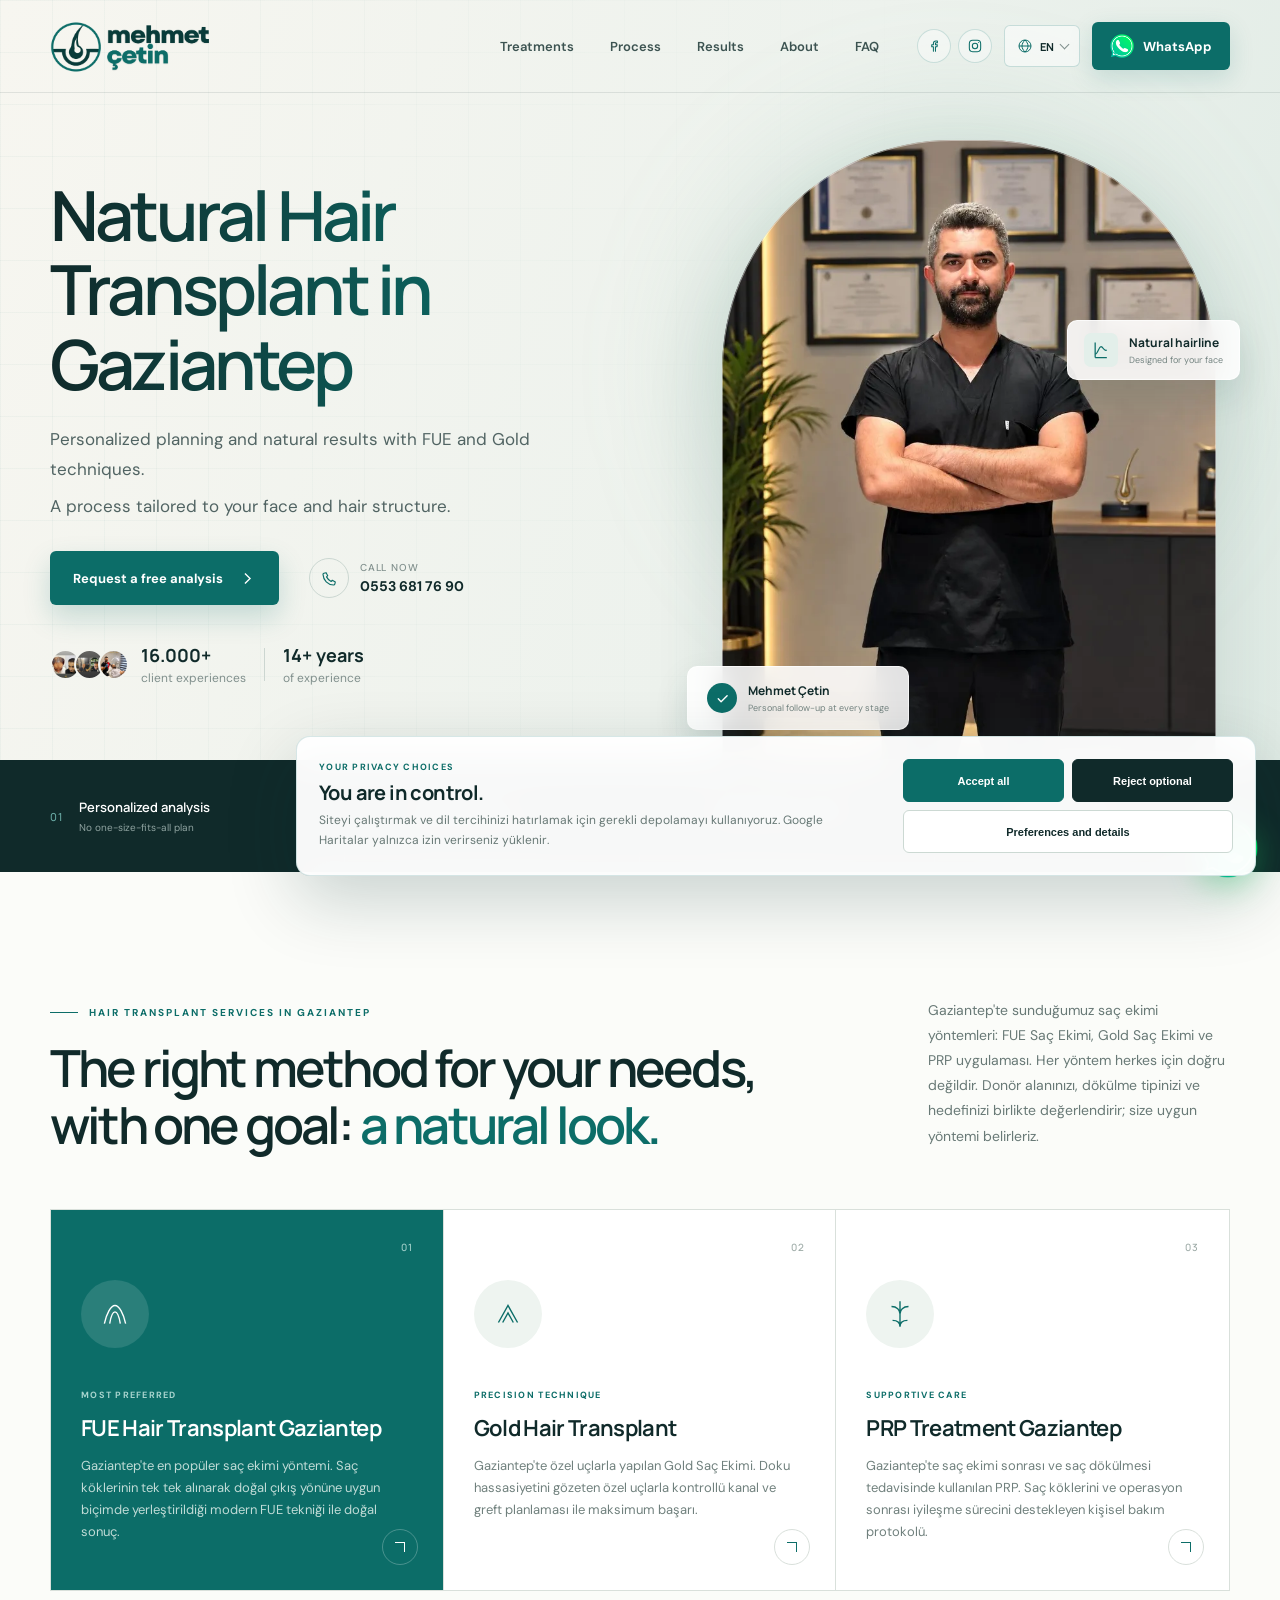
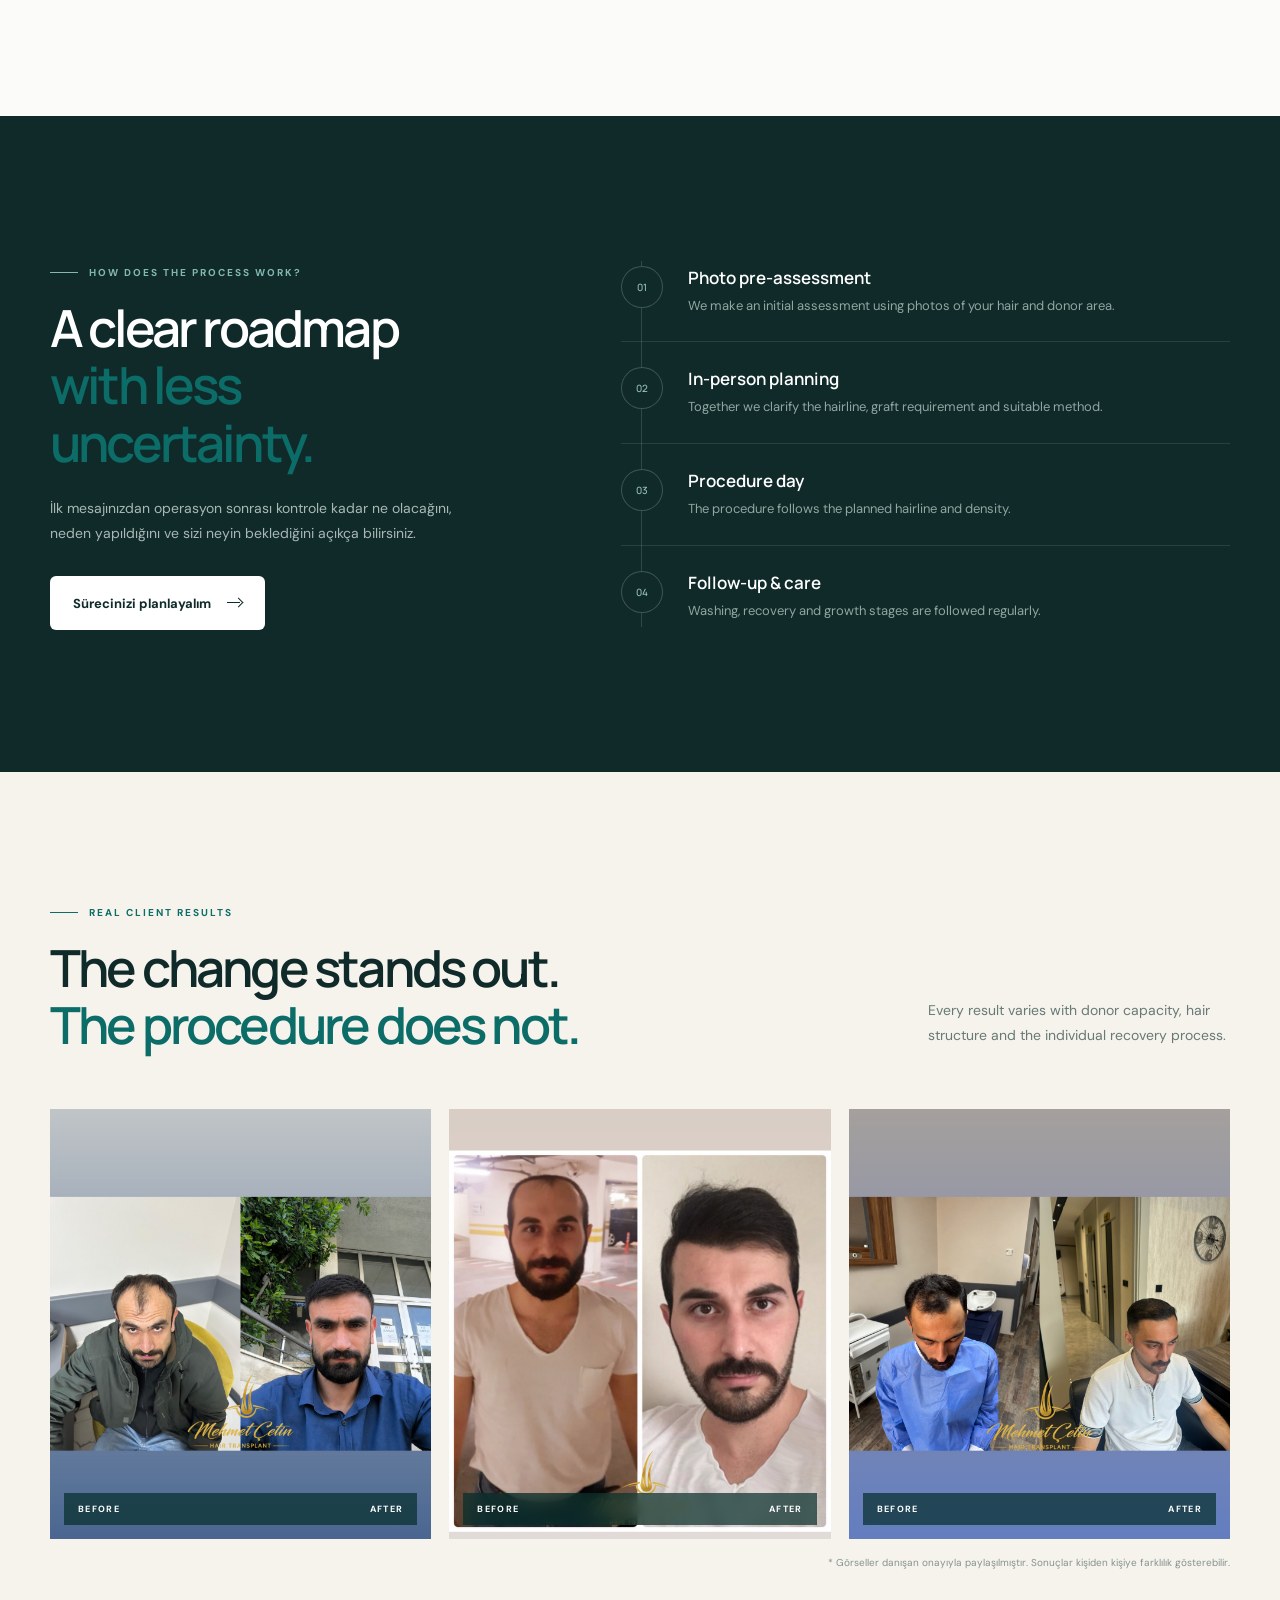
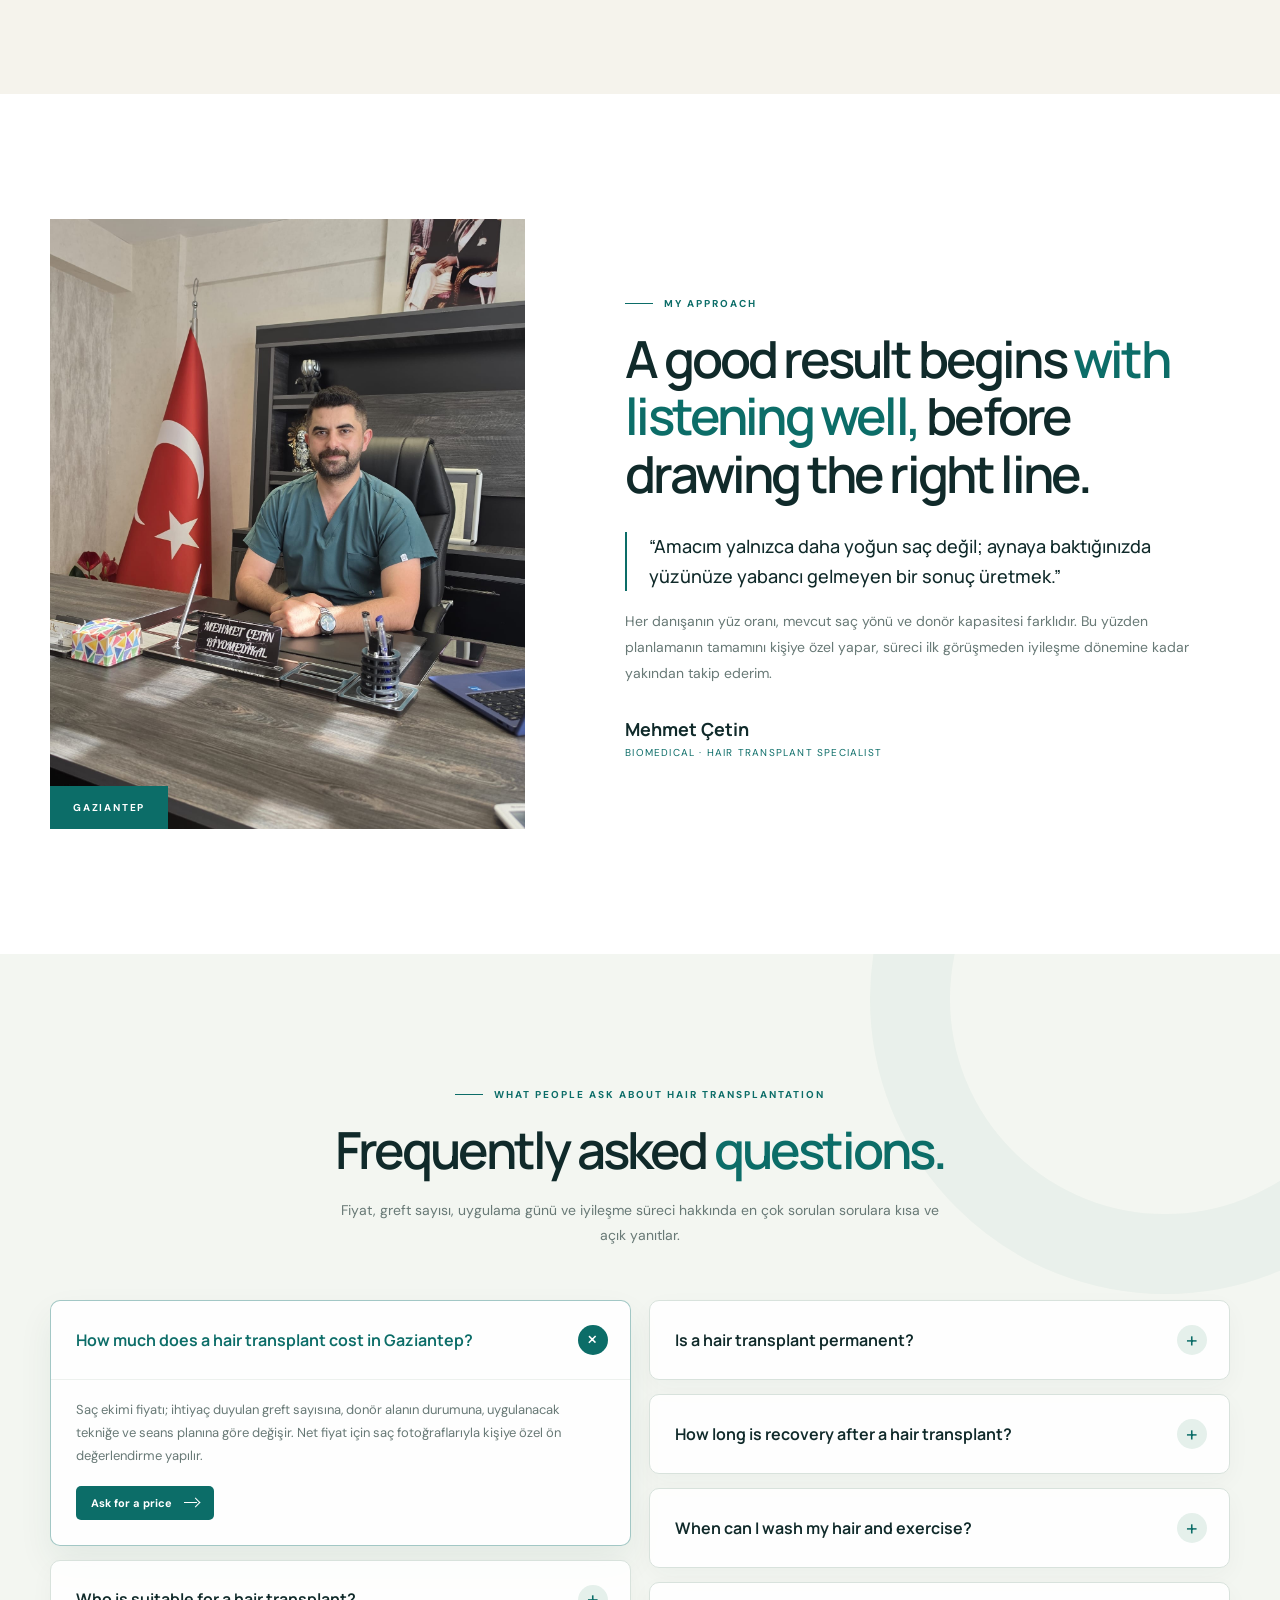
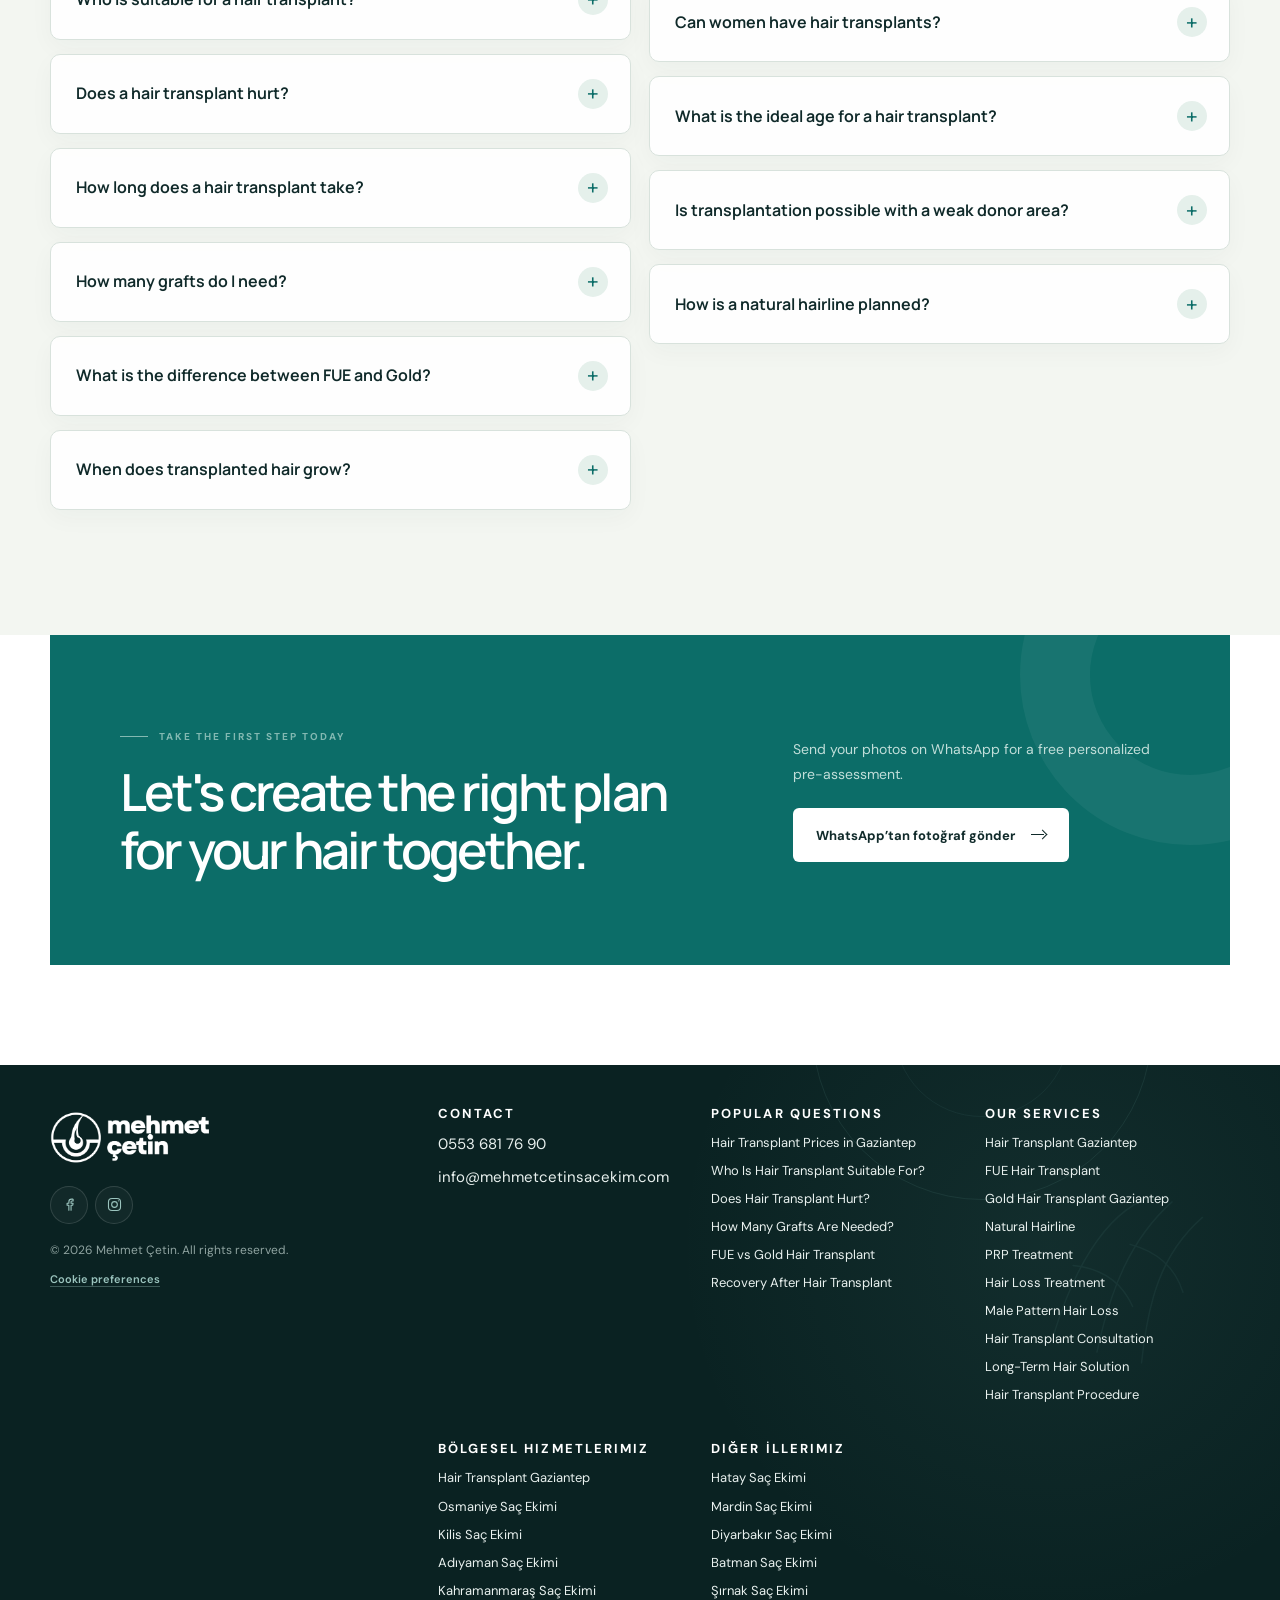
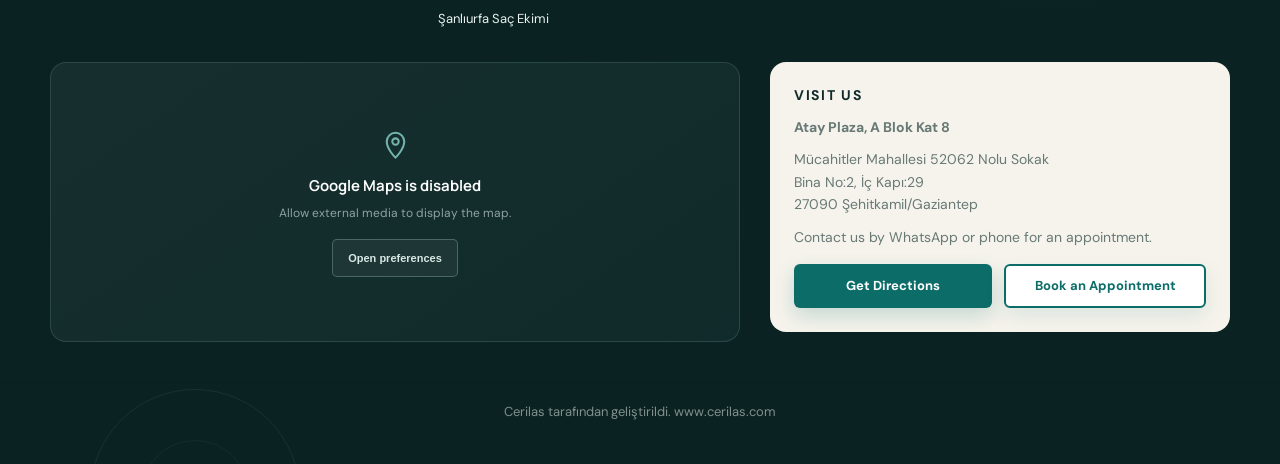
==== index.html @ 30abf2c7 "fix: change hero name and image name to Mehmet Çetin" ====
<!DOCTYPE html>
<html lang="tr">

<head>
  <!-- Google Tag Manager -->
  <script>(function(w,d,s,l,i){w[l]=w[l]||[];w[l].push({'gtm.start':
  new Date().getTime(),event:'gtm.js'});var f=d.getElementsByTagName(s)[0],
  j=d.createElement(s),dl=l!='dataLayer'?'&l='+l:'';j.async=true;j.src=
  'https://www.googletagmanager.com/gtm.js?id='+i+dl;f.parentNode.insertBefore(j,f);
  })(window,document,'script','dataLayer','GTM-W2ZSKTFK');</script>
  <!-- End Google Tag Manager -->
  <!-- Google tag (gtag.js) -->
  <script async src="https://www.googletagmanager.com/gtag/js?id=AW-18360103797"></script>
  <script>
    window.dataLayer = window.dataLayer || [];
    function gtag() { dataLayer.push(arguments); }
    gtag('js', new Date());

    gtag('config', 'AW-18360103797');
  </script>
  <!-- Event snippet for Kişi conversion page -->
  <script>
    function gtag_report_conversion(url) {
      var callback = function () {
        if (typeof (url) != 'undefined') {
          window.location = url;
        }
      };
      gtag('event', 'conversion', {
        'send_to': 'AW-18360103797/h-xpCKiZg90cEPXm47JE',
        'event_callback': callback
      });
      return false;
    }

    document.addEventListener('DOMContentLoaded', function () {
      document.querySelectorAll('a[href^="https://wa.me"], a[href^="tel:"]').forEach(function (link) {
        link.addEventListener('click', function (e) {
          if (link.target === '_blank') {
            gtag('event', 'conversion', {
              'send_to': 'AW-18360103797/h-xpCKiZg90cEPXm47JE'
            });
          } else {
            e.preventDefault();
            gtag_report_conversion(link.href);
          }
        });
      });
    });
  </script>
  <meta charset="UTF-8" />
  <meta name="viewport" content="width=device-width, initial-scale=1.0" />
  <meta name="description"
    content="Gaziantep'te saç ekimi alanında uzman Mehmet Çetin. FUE, Gold Saç Ekimi ve PRP uygulaması. 14+ yıl deneyim, 16.000+ başarılı operasyon. Doğal sonuç, birebir takip." />
  <meta name="keywords"
    content="Gaziantep saç ekimi, FUE, Gold saç ekimi, saç dökülmesi, doğal saç çizgisi, saç ekimi operasyonu" />
  <meta name="robots" content="index, follow, max-image-preview:large, max-snippet:-1, max-video-preview:-1" />
  <meta property="og:title" content="Gaziantep Saç Ekimi Uzmanı - Mehmet Çetin | FUE &amp; Gold Tekniği" />
  <meta property="og:description"
    content="Gaziantep'te en iyi saç ekimi hizmetleri. Doğal sonuç, kişiye özel planlanma, 14+ yıl tecrübe ile Mehmet Çetin." />
  <meta property="og:type" content="website" />
  <meta property="og:url" content="https://mehmetcetinsacekim.com/?lang=tr" />
  <meta property="og:locale" content="tr_TR" />
  <meta property="og:image" content="mehmet-cetin-hero-new.jpg" />
  <meta name="twitter:card" content="summary_large_image" />
  <meta name="author" content="Mehmet Çetin" />
  <meta name="copyright" content="© 2026 Mehmet Çetin" />
  <title>Gaziantep Saç Ekimi Uzmanı - Mehmet Çetin | FUE &amp; Gold Tekniği</title>
  <link rel="preconnect" href="https://fonts.googleapis.com" />
  <link rel="preconnect" href="https://fonts.gstatic.com" crossorigin />
  <link
    href="https://fonts.googleapis.com/css2?family=DM+Sans:wght@400;500;600;700&amp;family=Manrope:wght@400;500;600;700;800&amp;family=Noto+Sans+Arabic:wght@400;500;600;700;800&amp;display=swap"
    rel="stylesheet" />
  <link rel="stylesheet" href="styles.css?v=20260909-2" />
  <link rel="icon" href="favicon.svg" type="image/svg+xml" />
  <link rel="canonical" href="https://mehmetcetinsacekim.com/?lang=tr" />
  <link rel="alternate" hreflang="tr" href="https://mehmetcetinsacekim.com/?lang=tr" />
  <link rel="alternate" hreflang="en" href="https://mehmetcetinsacekim.com/?lang=en" />
  <link rel="alternate" hreflang="ar" href="https://mehmetcetinsacekim.com/?lang=ar" />
  <link rel="alternate" hreflang="ru" href="https://mehmetcetinsacekim.com/?lang=ru" />
  <link rel="alternate" hreflang="x-default" href="https://mehmetcetinsacekim.com/" />
  <script src="i18n.js?v=20260806-1" defer></script>
  <script src="cookie-consent.js?v=20260806-1" defer></script>
  <script type="application/ld+json">
    {
      "@context": "https://schema.org",
      "@type": "LocalBusiness",
      "name": "Mehmet Çetin Biyomedikal - Gaziantep Saç Ekimi",
      "description": "Gaziantep'te saç ekimi uzmanı. FUE, Gold Saç Ekimi ve PRP uygulaması.",
      "address": {
        "@type": "PostalAddress",
        "streetAddress": "Atay Plaza, A Blok Kat 8, Mücahitler Mahallesi 52062 Nolu Sokak Bina No:2, İç Kapı:29",
        "addressLocality": "Gaziantep",
        "addressRegion": "Gaziantep",
        "postalCode": "27090",
        "addressCountry": "TR"
      },
      "telephone": "+905536817690",
      "email": "info@mehmetcetinsacekim.com",
      "priceRange": "$$",
      "areaServed": "Gaziantep",
      "serviceType": ["Hair Transplant", "FUE Hair Transplant", "Gold Hair Transplant", "PRP Therapy"],
      "image": "mehmet-cetin-hero-new.jpg"
    }
    </script>
  <script type="application/ld+json">
    {
      "@context": "https://schema.org",
      "@type": "MedicalBusiness",
      "name": "Mehmet Çetin Biyomedikal",
      "medicalSpecialty": "Hair Restoration",
      "knowsAbout": ["FUE Hair Transplant", "Gold Hair Transplant", "PRP Therapy", "Hair Loss Treatment"]
    }
    </script>
  <script type="application/ld+json">
    {
      "@context": "https://schema.org",
      "@type": "FAQPage",
      "mainEntity": [
        {
          "@type": "Question",
          "name": "Gaziantep saç ekimi fiyatları ne kadar, kaç para?",
          "acceptedAnswer": {
            "@type": "Answer",
            "text": "Saç ekimi fiyatı; ihtiyaç duyulan greft sayısına, donör alanın durumuna, uygulanacak tekniğe ve seans planına göre değişir. Net fiyat için saç fotoğraflarıyla kişiye özel ön değerlendirme yapılır."
          }
        },
        {
          "@type": "Question",
          "name": "Saç ekimi kimlere uygundur?",
          "acceptedAnswer": {
            "@type": "Answer",
            "text": "Kalıcı veya genetik saç kaybı bulunan, donör alanı yeterli ve beklentileri gerçekçi kişiler saç ekimi için uygun olabilir. Saç kaybının nedeni ve donör kapasitesi kişiye özel değerlendirilmelidir."
          }
        },
        {
          "@type": "Question",
          "name": "Saç ekimi acıtır mı?",
          "acceptedAnswer": {
            "@type": "Answer",
            "text": "İşlem lokal anestezi altında planlanır. İlk uygulama sırasında kısa süreli batma, sonrasında ise geçici hassasiyet hissedilebilir; deneyim kişiden kişiye değişir."
          }
        },
        {
          "@type": "Question",
          "name": "Saç ekimi kaç saat sürer?",
          "acceptedAnswer": {
            "@type": "Answer",
            "text": "Süre; greft sayısına, ekim alanının büyüklüğüne ve kullanılan yönteme bağlıdır. Çoğu işlem aynı gün tamamlanır; geniş alanlarda birden fazla seans planlanabilir."
          }
        },
        {
          "@type": "Question",
          "name": "Kaç greft saç ekimine ihtiyacım var?",
          "acceptedAnswer": {
            "@type": "Answer",
            "text": "Greft ihtiyacı açıklığın genişliği, hedeflenen yoğunluk, saç teli yapısı ve donör kapasitesine göre belirlenir. Fotoğraflı analiz yaklaşık plan verir; kesin sayı yüz yüze değerlendirmede netleşir."
          }
        },
        {
          "@type": "Question",
          "name": "FUE saç ekimi ile Gold saç ekimi arasındaki fark nedir?",
          "acceptedAnswer": {
            "@type": "Answer",
            "text": "FUE, saç köklerinin tek tek alınmasına dayanan yöntemdir. Gold uygulamasında kanal ve greft planlamasında özel uçlar kullanılır. Uygun yöntem saç yapısı, donör alan ve hedefe göre seçilir."
          }
        },
        {
          "@type": "Question",
          "name": "Ekilen saçlar ne zaman çıkar?",
          "acceptedAnswer": {
            "@type": "Answer",
            "text": "İlk haftalardaki geçici dökülmenin ardından yeni saçlar çoğunlukla dördüncü ay civarında görünmeye başlar. Sonucun belirginleşmesi genellikle 10–18 ay sürebilir."
          }
        },
        {
          "@type": "Question",
          "name": "Saç ekimi kalıcı mı?",
          "acceptedAnswer": {
            "@type": "Answer",
            "text": "Donör bölgeden alınan kökler genellikle dökülmeye daha dirençlidir. Ancak çevredeki mevcut saçlar zamanla seyrelmeye devam edebilir; kalıcılık ve yoğunluk kişisel koşullara bağlıdır."
          }
        },
        {
          "@type": "Question",
          "name": "Saç ekimi sonrası iyileşme kaç gün sürer?",
          "acceptedAnswer": {
            "@type": "Answer",
            "text": "İlk günlerde kızarıklık, kabuklanma, şişlik veya hassasiyet görülebilir. Greftlerin özellikle ilk iki hafta korunması önemlidir; günlük yaşama dönüş yapılan işe ve iyileşme hızına göre değişir."
          }
        },
        {
          "@type": "Question",
          "name": "Saç ekimi sonrası ilk yıkama ve spor ne zaman yapılır?",
          "acceptedAnswer": {
            "@type": "Answer",
            "text": "İlk yıkama ve bakım, kişiye verilen plana göre nazikçe yapılır. Darbe, yoğun terleme ve ağır egzersizden önerilen süre boyunca kaçınmak gerekir; net zamanlama iyileşmeye göre belirlenir."
          }
        },
        {
          "@type": "Question",
          "name": "Kadınlara saç ekimi yapılır mı?",
          "acceptedAnswer": {
            "@type": "Answer",
            "text": "Evet, uygun saç kaybı tipi ve yeterli donör kapasitesi bulunan kadınlara da saç ekimi planlanabilir. Yaygın veya geçici dökülmelerde önce saç kaybının nedeni değerlendirilmelidir."
          }
        },
        {
          "@type": "Question",
          "name": "Saç ekimi için ideal yaş kaçtır?",
          "acceptedAnswer": {
            "@type": "Answer",
            "text": "Tek başına yaş belirleyici değildir. Saç dökülmesinin seyri, donör alan, aile öyküsü ve ileride oluşabilecek kayıp birlikte değerlendirilerek uzun vadeli plan yapılır."
          }
        },
        {
          "@type": "Question",
          "name": "Donör alanı zayıf olanlara saç ekimi yapılabilir mi?",
          "acceptedAnswer": {
            "@type": "Answer",
            "text": "Donör alanın yoğunluğu ve saç tellerinin niteliği alınabilecek greft sayısını sınırlar. Zayıf donör alanda daha kontrollü yoğunluk, farklı bölge önceliği veya seans planı gerekebilir."
          }
        },
        {
          "@type": "Question",
          "name": "Doğal saç çizgisi nasıl planlanır?",
          "acceptedAnswer": {
            "@type": "Answer",
            "text": "Doğal saç çizgisi; yüz oranı, yaş, mevcut saç yönü, açıklık ve donör kapasitesi birlikte değerlendirilerek tasarlanır. Tek tip veya gereğinden fazla düz bir çizgi yerine kişiye uyum hedeflenir."
          }
        }
      ]
    }
    </script>
</head>

<body>
  <!-- Google Tag Manager (noscript) -->
  <noscript><iframe src="https://www.googletagmanager.com/ns.html?id=GTM-W2ZSKTFK"
  height="0" width="0" style="display:none;visibility:hidden"></iframe></noscript>
  <!-- End Google Tag Manager (noscript) -->
  <header class="site-header">
    <div class="container nav-wrap">
      <a class="brand" href="#top" aria-label="Ana sayfa">
        <img src="mcetin-logo.png" alt="Mehmet Çetin" />
      </a>

      <nav aria-label="Ana menü">
        <a href="#hizmetler">Uygulamalar</a>
        <a href="#surec">Süreç</a>
        <a href="#sonuclar">Sonuçlar</a>
        <a href="#hakkimda">Hakkımda</a>
        <a href="#sss">SSS</a>
      </nav>

      <div class="social-links header-social" aria-label="Sosyal medya">
        <a href="https://www.facebook.com/mehmet.cetin.73550" target="_blank" rel="noopener noreferrer"
          aria-label="Facebook">
          <svg viewBox="0 0 24 24" aria-hidden="true">
            <path
              d="M14.2 20v-7h2.4l.4-2.8h-2.8V8.4c0-.8.2-1.4 1.4-1.4h1.5V4.5c-.3 0-1.2-.1-2.2-.1-2.2 0-3.8 1.4-3.8 3.9v1.9H8.6V13h2.5v7" />
          </svg>
        </a>
        <a href="https://www.instagram.com/mehmetcetin_sacekimi/" target="_blank" rel="noopener noreferrer"
          aria-label="Instagram">
          <svg viewBox="0 0 24 24" aria-hidden="true">
            <rect x="3.5" y="3.5" width="17" height="17" rx="5" />
            <circle cx="12" cy="12" r="4" />
            <circle cx="17.5" cy="6.8" r=".8" class="social-dot" />
          </svg>
        </a>
      </div>

      <div class="language-switcher">
        <button class="language-trigger" type="button" aria-label="Dil seçin" aria-expanded="false">
          <svg viewBox="0 0 24 24" aria-hidden="true">
            <circle cx="12" cy="12" r="9"></circle>
            <path d="M3 12h18M12 3c3 3 4.5 6 4.5 9S15 18 12 21M12 3c-3 3-4.5 6-4.5 9S9 18 12 21"></path>
          </svg>
          <span class="language-current">TR</span>
          <span class="language-chevron" aria-hidden="true"></span>
        </button>
        <div class="language-menu" role="menu">
          <button type="button" data-language="tr" role="menuitem"><span>TR</span> Türkçe</button>
          <button type="button" data-language="en" role="menuitem"><span>EN</span> English</button>
          <button type="button" data-language="ar" role="menuitem"><span>AR</span> العربية</button>
          <button type="button" data-language="ru" role="menuitem"><span>RU</span> Русский</button>
        </div>
      </div>

      <a class="header-cta" href="https://wa.me/905536817690" target="_blank" rel="noopener">
        <img src="whatsapp-logo.png" alt="WhatsApp" class="wa-inline-icon">
        WhatsApp
      </a>
    </div>
  </header>

  <main id="top">
    <section class="hero">
      <div class="hero-glow"></div>
      <div class="container hero-grid">
        <div class="hero-copy">
          <h1 class="hero-title-gradient">Gaziantep'te Doğal Saç Ekimi</h1>
          <p class="hero-intro">FUE ve Gold teknikleriyle kişiye özel planlama, doğal sonuç.</p>
          <p>Yüzünüze ve saç yapınıza uygun, size özel bir süreç.</p>
          <div class="hero-actions">
            <a class="btn btn-primary" href="https://wa.me/905536817690" target="_blank" rel="noopener">
              Ücretsiz analiz isteyin
              <svg viewBox="0 0 20 20" aria-hidden="true">
                <path d="m7 4 6 6-6 6" />
              </svg>
            </a>
            <a class="text-link" href="tel:+905536817690">
              <span class="phone-icon" aria-hidden="true">
                <svg viewBox="0 0 24 24">
                  <path
                    d="M7.2 3.8 9.5 8 7.8 9.7a15.2 15.2 0 0 0 6.5 6.5l1.7-1.7 4.2 2.3-.7 3.1c-.2.8-.9 1.3-1.7 1.3C9.5 20.7 3.3 14.5 2.8 6.2c0-.8.5-1.5 1.3-1.7l3.1-.7Z" />
                </svg>
              </span>
              <span><small>Hemen arayın</small>0553 681 76 90</span>
            </a>
          </div>
          <div class="hero-proof">
            <div class="avatars" aria-hidden="true">
              <span></span><span></span><span></span>
            </div>
            <div><strong><bdi class="stat-number">16.000+</bdi></strong><small>danışan deneyimi</small></div>
            <div class="proof-line"></div>
            <div><strong><bdi class="stat-number">14+</bdi> <span>yıl</span></strong><small>uygulama tecrübesi</small>
            </div>
          </div>
        </div>

        <div class="hero-visual">
          <div class="image-frame">
            <img src="mehmet-cetin-hero.webp" width="768" height="1024" loading="eager"
              alt="Gaziantep Saç Ekimi Uzmanı Mehmet Çetin - Profesyonel Saç Ekim Merkezi, Sertifikalar ve Başarı Ödülleri" />
          </div>
          <div class="profile-card">
            <span class="check" aria-hidden="true"><svg viewBox="0 0 24 24">
                <path d="m6 12.5 4 4L18.5 8" />
              </svg></span>
            <span><strong>Mehmet Çetin</strong><small>Sürecin her aşamasında birebir takip</small></span>
          </div>
          <div class="result-card">
            <span class="result-icon">
              <svg viewBox="0 0 24 24">
                <path d="M5 17c4-1 4-9 7-9s3 6 7 4" />
                <path d="M5 21h14M5 3v18" />
              </svg>
            </span>
            <span><strong>Doğal saç çizgisi</strong><small>Yüze özel tasarım</small></span>
          </div>
        </div>
      </div>
    </section>

    <section class="trust-strip">
      <div class="container trust-grid">
        <div><span class="trust-icon">01</span>
          <p><strong>Kişiye özel analiz</strong><small>Tek tip plan yok</small></p>
        </div>
        <div><span class="trust-icon">02</span>
          <p><strong>Uzman takibi</strong><small>Yakın ve şeffaf takip</small></p>
        </div>
        <div><span class="trust-icon">03</span>
          <p><strong>Doğal yön &amp; açı</strong><small>Yüzünüze uyumlu çizgi</small></p>
        </div>
        <div><span class="trust-icon">04</span>
          <p><strong>Operasyon sonrası</strong><small>Planlı bakım desteği</small></p>
        </div>
      </div>
    </section>

    <section class="section services" id="hizmetler">
      <div class="container">
        <div class="section-head">
          <div><span class="kicker">Gaziantep Saç Ekimi Hizmetleri</span>
            <h2>İhtiyaca göre doğru yöntem,<br />tek bir hedef: <em>doğallık.</em></h2>
          </div>
          <p>Gaziantep'te sunduğumuz saç ekimi yöntemleri: FUE Saç Ekimi, Gold Saç Ekimi ve PRP uygulaması. Her yöntem
            herkes için doğru değildir. Donör alanınızı, dökülme tipinizi ve hedefinizi birlikte değerlendirir; size
            uygun yöntemi belirleriz.</p>
        </div>

        <div class="service-grid">
          <article class="service-card featured">
            <span class="service-no">01</span>
            <div class="service-symbol"><svg viewBox="0 0 32 32">
                <path d="M6 25c2-9 6-17 10-17s8 8 10 17M11 25c1-6 3-11 5-11s4 5 5 11" />
              </svg></div>
            <div><span class="tag">En çok tercih edilen</span>
              <h3>FUE Saç Ekimi Gaziantep</h3>
              <p>Gaziantep'te en popüler saç ekimi yöntemi. Saç köklerinin tek tek alınarak doğal çıkış yönüne uygun
                biçimde yerleştirildiği modern FUE tekniği ile doğal sonuç.</p>
            </div>
            <a href="https://wa.me/905536817690" target="_blank" rel="noopener"
              aria-label="FUE saç ekimi hakkında bilgi alın"></a>
          </article>
          <article class="service-card">
            <span class="service-no">02</span>
            <div class="service-symbol"><svg viewBox="0 0 32 32">
                <path d="m7 24 9-16 9 16M11 24l5-9 5 9" />
              </svg></div>
            <div><span class="tag">Hassas uygulama</span>
              <h3>Gold Saç Ekimi</h3>
              <p>Gaziantep'te özel uçlarla yapılan Gold Saç Ekimi. Doku hassasiyetini gözeten özel uçlarla kontrollü
                kanal ve greft planlaması ile maksimum başarı.</p>
            </div>
            <a href="https://wa.me/905536817690" target="_blank" rel="noopener"
              aria-label="Gold saç ekimi hakkında bilgi alın"></a>
          </article>
          <article class="service-card">
            <span class="service-no">03</span>
            <div class="service-symbol"><svg viewBox="0 0 32 32">
                <path d="M16 4v24M8 9c5 0 8 3 8 7M24 9c-5 0-8 3-8 7M9 22c4 0 7 2 7 6M23 22c-4 0-7 2-7 6" />
              </svg></div>
            <div><span class="tag">Destekleyici bakım</span>
              <h3>PRP Uygulaması Gaziantep</h3>
              <p>Gaziantep'te saç ekimi sonrası ve saç dökülmesi tedavisinde kullanılan PRP. Saç köklerini ve operasyon
                sonrası iyileşme sürecini destekleyen kişisel bakım protokolü.</p>
            </div>
            <a href="https://wa.me/905536817690" target="_blank" rel="noopener"
              aria-label="PRP uygulaması hakkında bilgi alın"></a>
          </article>
        </div>
      </div>
    </section>

    <section class="section process" id="surec">
      <div class="container process-grid">
        <div class="process-copy">
          <span class="kicker light">Süreç nasıl ilerliyor?</span>
          <h2>Belirsizliği azaltan,<br /><em>net bir yol haritası.</em></h2>
          <p>İlk mesajınızdan operasyon sonrası kontrole kadar ne olacağını, neden yapıldığını ve sizi neyin beklediğini
            açıkça bilirsiniz.</p>
          <a class="btn btn-light" href="https://wa.me/905536817690" target="_blank" rel="noopener">Sürecinizi
            planlayalım <span class="arrow-icon" aria-hidden="true"></span></a>
        </div>
        <ol class="steps">
          <li><span>01</span>
            <div><strong>Fotoğraflı ön analiz</strong>
              <p>Saç ve donör alan fotoğraflarınızla ilk değerlendirmeyi yaparız.</p>
            </div>
          </li>
          <li><span>02</span>
            <div><strong>Yüz yüze planlama</strong>
              <p>Saç çizgisi, greft ihtiyacı ve uygun yöntem birlikte netleşir.</p>
            </div>
          </li>
          <li><span>03</span>
            <div><strong>Uygulama günü</strong>
              <p>Planlanan çizgi ve yoğunluk doğrultusunda kontrollü işlem yapılır.</p>
            </div>
          </li>
          <li><span>04</span>
            <div><strong>Takip &amp; bakım</strong>
              <p>Yıkama, iyileşme ve gelişim dönemleri düzenli olarak takip edilir.</p>
            </div>
          </li>
        </ol>
      </div>
    </section>

    <section class="section results" id="sonuclar">
      <div class="container">
        <div class="section-head results-head">
          <div><span class="kicker">Gerçek danışan sonuçları</span>
            <h2>Değişim dikkat çeker.<br /><em>İşlem belli olmaz.</em></h2>
          </div>
          <p>Her sonuç; kişinin donör kapasitesine, saç yapısına ve iyileşme sürecine göre değişir.</p>
        </div>
        <div class="results-grid">
          <figure><img src="/uploads/1.jpg" alt="Saç ekimi öncesi ve sonrası danışan sonucu" />
            <figcaption><span>Öncesi</span><span>Sonrası</span></figcaption>
          </figure>
          <figure><img src="/uploads/2.jpg" alt="Doğal saç çizgisi öncesi ve sonrası" />
            <figcaption><span>Öncesi</span><span>Sonrası</span></figcaption>
          </figure>
          <figure><img src="/uploads/4.jpg" alt="Saç ekimi gelişim sonucu" />
            <figcaption><span>Öncesi</span><span>Sonrası</span></figcaption>
          </figure>
        </div>
        <p class="disclaimer">* Görseller danışan onayıyla paylaşılmıştır. Sonuçlar kişiden kişiye farklılık
          gösterebilir.</p>
      </div>
    </section>

    <section class="section about" id="hakkimda">
      <div class="container about-grid">
        <div class="about-photo">
          <img src="/uploads/3.jpg" alt="Mehmet Çetin kliniğinde" />
          <span class="photo-label">Gaziantep</span>
        </div>
        <div class="about-copy">
          <span class="kicker">Yaklaşımım</span>
          <h2>İyi sonuç, doğru çizgiden önce <em>doğru dinlemekle</em> başlar.</h2>
          <p class="large">“Amacım yalnızca daha yoğun saç değil; aynaya baktığınızda yüzünüze yabancı gelmeyen bir
            sonuç üretmek.”</p>
          <p>Her danışanın yüz oranı, mevcut saç yönü ve donör kapasitesi farklıdır. Bu yüzden planlamanın tamamını
            kişiye özel yapar, süreci ilk görüşmeden iyileşme dönemine kadar yakından takip ederim.</p>
          <div class="signature"><strong>Mehmet Çetin</strong><span>Biyomedikal · Saç Ekim Uzmanı</span></div>
        </div>
      </div>
    </section>

    <section class="section faq" id="sss">
      <div class="container">
        <div class="faq-head">
          <span class="kicker">Saç ekimi hakkında merak edilenler</span>
          <h2>Sıkça sorulan <em>sorular.</em></h2>
          <p>Fiyat, greft sayısı, uygulama günü ve iyileşme süreci hakkında en çok sorulan sorulara kısa ve açık
            yanıtlar.</p>
        </div>

        <div class="faq-grid">
          <div class="faq-column">
            <details id="sac-ekimi-fiyatlari" open>
              <summary>Gaziantep saç ekimi fiyatları ne kadar, kaç para?</summary>
              <div class="faq-answer">
                <p>Saç ekimi fiyatı; ihtiyaç duyulan greft sayısına, donör alanın durumuna, uygulanacak tekniğe ve seans
                  planına göre değişir. Net fiyat için saç fotoğraflarıyla kişiye özel ön değerlendirme yapılır.</p>
                <a class="faq-wa" href="https://wa.me/905536817690" target="_blank" rel="noopener">Fiyat sorun <span
                    class="arrow-icon" aria-hidden="true"></span></a>
              </div>
            </details>

            <details id="sac-ekimi-kimlere-uygun">
              <summary>Saç ekimi kimlere uygundur?</summary>
              <div class="faq-answer">
                <p>Kalıcı veya genetik saç kaybı bulunan, donör alanı yeterli ve beklentileri gerçekçi kişiler saç ekimi
                  için uygun olabilir. Saç kaybının nedeni ve donör kapasitesi kişiye özel değerlendirilmelidir.</p>
                <a class="faq-wa" href="https://wa.me/905536817690" target="_blank" rel="noopener">Uygunluğunuzu sorun
                  <span class="arrow-icon" aria-hidden="true"></span></a>
              </div>
            </details>

            <details id="sac-ekimi-acitir-mi">
              <summary>Saç ekimi acıtır mı?</summary>
              <div class="faq-answer">
                <p>İşlem lokal anestezi altında planlanır. İlk uygulama sırasında kısa süreli batma, sonrasında ise
                  geçici hassasiyet hissedilebilir; deneyim kişiden kişiye değişir.</p>
                <a class="faq-wa" href="https://wa.me/905536817690" target="_blank" rel="noopener">Detaylı bilgi alın
                  <span class="arrow-icon" aria-hidden="true"></span></a>
              </div>
            </details>

            <details id="sac-ekimi-suresi">
              <summary>Saç ekimi kaç saat sürer?</summary>
              <div class="faq-answer">
                <p>Süre; greft sayısına, ekim alanının büyüklüğüne ve kullanılan yönteme bağlıdır. Çoğu işlem aynı gün
                  tamamlanır; geniş alanlarda birden fazla seans planlanabilir.</p>
                <a class="faq-wa" href="https://wa.me/905536817690" target="_blank" rel="noopener">Süreç hakkında yazın
                  <span class="arrow-icon" aria-hidden="true"></span></a>
              </div>
            </details>

            <details id="kac-greft-gerekir">
              <summary>Kaç greft saç ekimine ihtiyacım var?</summary>
              <div class="faq-answer">
                <p>Greft ihtiyacı açıklığın genişliği, hedeflenen yoğunluk, saç teli yapısı ve donör kapasitesine göre
                  belirlenir. Fotoğraflı analiz yaklaşık plan verir; kesin sayı yüz yüze değerlendirmede netleşir.</p>
                <a class="faq-wa" href="https://wa.me/905536817690" target="_blank" rel="noopener">Greft analizi isteyin
                  <span class="arrow-icon" aria-hidden="true"></span></a>
              </div>
            </details>

            <details id="fue-gold-farki">
              <summary>FUE ile Gold saç ekimi arasındaki fark nedir?</summary>
              <div class="faq-answer">
                <p>FUE, saç köklerinin tek tek alınmasına dayanan yöntemdir. Gold uygulamasında kanal ve greft
                  planlamasında özel uçlar kullanılır. Uygun yöntem saç yapısı, donör alan ve hedefe göre seçilir.</p>
                <a class="faq-wa" href="https://wa.me/905536817690" target="_blank" rel="noopener">Yöntemleri sorun
                  <span class="arrow-icon" aria-hidden="true"></span></a>
              </div>
            </details>

            <details id="ekilen-saclar-ne-zaman-cikar">
              <summary>Ekilen saçlar ne zaman çıkar?</summary>
              <div class="faq-answer">
                <p>İlk haftalardaki geçici dökülmenin ardından yeni saçlar çoğunlukla dördüncü ay civarında görünmeye
                  başlar. Sonucun belirginleşmesi genellikle 10–18 ay sürebilir.</p>
                <a class="faq-wa" href="https://wa.me/905536817690" target="_blank" rel="noopener">Gelişim sürecini
                  sorun <span class="arrow-icon" aria-hidden="true"></span></a>
              </div>
            </details>
          </div>

          <div class="faq-column">
            <details id="sac-ekimi-kalici-mi">
              <summary>Saç ekimi kalıcı mı?</summary>
              <div class="faq-answer">
                <p>Donör bölgeden alınan kökler genellikle dökülmeye daha dirençlidir. Ancak çevredeki mevcut saçlar
                  zamanla seyrelmeye devam edebilir; kalıcılık ve yoğunluk kişisel koşullara bağlıdır.</p>
                <a class="faq-wa" href="https://wa.me/905536817690" target="_blank" rel="noopener">Bize sorun <span
                    class="arrow-icon" aria-hidden="true"></span></a>
              </div>
            </details>

            <details id="sac-ekimi-sonrasi">
              <summary>Saç ekimi sonrası iyileşme kaç gün sürer?</summary>
              <div class="faq-answer">
                <p>İlk günlerde kızarıklık, kabuklanma, şişlik veya hassasiyet görülebilir. Greftlerin özellikle ilk iki
                  hafta korunması önemlidir; günlük yaşama dönüş yapılan işe ve iyileşme hızına göre değişir.</p>
                <a class="faq-wa" href="https://wa.me/905536817690" target="_blank" rel="noopener">İyileşmeyi sorun
                  <span class="arrow-icon" aria-hidden="true"></span></a>
              </div>
            </details>

            <details>
              <summary>İlk yıkama ve spor ne zaman yapılır?</summary>
              <div class="faq-answer">
                <p>İlk yıkama ve bakım, kişiye verilen plana göre nazikçe yapılır. Darbe, yoğun terleme ve ağır
                  egzersizden önerilen süre boyunca kaçınmak gerekir; net zamanlama iyileşmeye göre belirlenir.</p>
                <a class="faq-wa" href="https://wa.me/905536817690" target="_blank" rel="noopener">Bakım planını sorun
                  <span class="arrow-icon" aria-hidden="true"></span></a>
              </div>
            </details>

            <details>
              <summary>Kadınlara saç ekimi yapılır mı?</summary>
              <div class="faq-answer">
                <p>Evet, uygun saç kaybı tipi ve yeterli donör kapasitesi bulunan kadınlara da saç ekimi planlanabilir.
                  Yaygın veya geçici dökülmelerde önce saç kaybının nedeni değerlendirilmelidir.</p>
                <a class="faq-wa" href="https://wa.me/905536817690" target="_blank" rel="noopener">Ön değerlendirme
                  isteyin <span class="arrow-icon" aria-hidden="true"></span></a>
              </div>
            </details>

            <details>
              <summary>Saç ekimi için ideal yaş kaçtır?</summary>
              <div class="faq-answer">
                <p>Tek başına yaş belirleyici değildir. Saç dökülmesinin seyri, donör alan, aile öyküsü ve ileride
                  oluşabilecek kayıp birlikte değerlendirilerek uzun vadeli plan yapılır.</p>
                <a class="faq-wa" href="https://wa.me/905536817690" target="_blank" rel="noopener">Yaş ve planlamayı
                  sorun <span class="arrow-icon" aria-hidden="true"></span></a>
              </div>
            </details>

            <details>
              <summary>Donör alanı zayıf olanlara saç ekimi yapılabilir mi?</summary>
              <div class="faq-answer">
                <p>Donör alanın yoğunluğu ve saç tellerinin niteliği alınabilecek greft sayısını sınırlar. Zayıf donör
                  alanda daha kontrollü yoğunluk, farklı bölge önceliği veya seans planı gerekebilir.</p>
                <a class="faq-wa" href="https://wa.me/905536817690" target="_blank" rel="noopener">Donör analizi isteyin
                  <span class="arrow-icon" aria-hidden="true"></span></a>
              </div>
            </details>

            <details>
              <summary>Doğal saç çizgisi nasıl planlanır?</summary>
              <div class="faq-answer">
                <p>Doğal saç çizgisi; yüz oranı, yaş, mevcut saç yönü, açıklık ve donör kapasitesi birlikte
                  değerlendirilerek tasarlanır. Tek tip veya gereğinden fazla düz bir çizgi yerine kişiye uyum
                  hedeflenir.</p>
                <a class="faq-wa" href="https://wa.me/905536817690" target="_blank" rel="noopener">Saç çizginizi
                  konuşalım <span class="arrow-icon" aria-hidden="true"></span></a>
              </div>
            </details>
          </div>
        </div>
      </div>
    </section>

    <section class="cta-section">
      <div class="container cta-panel">
        <div><span class="kicker light">İlk adımı bugün atın</span>
          <h2>Saçınız için doğru planı<br />birlikte oluşturalım.</h2>
        </div>
        <div class="cta-side">
          <p>Fotoğraflarınızı WhatsApp üzerinden iletin, size özel ön değerlendirmeyi ücretsiz yapalım.</p>
          <a class="btn btn-light" href="https://wa.me/905536817690" target="_blank" rel="noopener">WhatsApp’tan
            fotoğraf gönder <span class="arrow-icon" aria-hidden="true"></span></a>
        </div>
        <span class="cta-shape" aria-hidden="true"></span>
      </div>
    </section>
  </main>

  <footer>
    <span class="footer-decor-ring footer-decor-ring-one" aria-hidden="true"></span>
    <span class="footer-decor-ring footer-decor-ring-two" aria-hidden="true"></span>
    <svg class="footer-decor-icon" viewBox="0 0 220 220" aria-hidden="true">
      <path d="M42 178c9-58 29-115 68-136" />
      <path d="M83 186c4-56 15-104 48-143" />
      <path d="M124 190c-2-54 3-99 36-137" />
      <path d="M51 112c25-1 45 8 58 29" />
      <path d="M99 86c25 3 43 15 53 36" />
    </svg>
    <div class="container footer-content">
      <div class="footer-brand-block">
        <a class="brand footer-brand" href="#top">
          <img src="mcetyin-footerlogo.png" alt="Mehmet Çetin" />
        </a>
        <div class="social-links footer-social" aria-label="Sosyal medya">
          <a href="https://www.facebook.com/mehmet.cetin.73550" target="_blank" rel="noopener noreferrer"
            aria-label="Facebook">
            <svg viewBox="0 0 24 24" aria-hidden="true">
              <path
                d="M14.2 20v-7h2.4l.4-2.8h-2.8V8.4c0-.8.2-1.4 1.4-1.4h1.5V4.5c-.3 0-1.2-.1-2.2-.1-2.2 0-3.8 1.4-3.8 3.9v1.9H8.6V13h2.5v7" />
            </svg>
          </a>
          <a href="https://www.instagram.com/mehmetcetin_sacekimi/" target="_blank" rel="noopener noreferrer"
            aria-label="Instagram">
            <svg viewBox="0 0 24 24" aria-hidden="true">
              <rect x="3.5" y="3.5" width="17" height="17" rx="5" />
              <circle cx="12" cy="12" r="4" />
              <circle cx="17.5" cy="6.8" r=".8" class="social-dot" />
            </svg>
          </a>
        </div>
        <p class="footer-copy">© 2026 Mehmet Çetin. Tüm hakları saklıdır.</p>
        <button class="cookie-settings-link" type="button">Çerez tercihleri</button>
      </div>

      <div class="footer-details">
        <div class="footer-info">
          <h3>İletişim</h3>
          <a href="tel:+905536817690">0553 681 76 90</a>
          <a href="mailto:info@mehmetcetinsacekim.com">info@mehmetcetinsacekim.com</a>
        </div>

        <div class="footer-info footer-seo">
          <h3>Merak Edilenler</h3>
          <a href="#sac-ekimi-fiyatlari">Gaziantep Saç Ekimi Fiyatları</a>
          <a href="#sac-ekimi-kimlere-uygun">Saç Ekimi Kimlere Uygun?</a>
          <a href="#sac-ekimi-acitir-mi">Saç Ekimi Acıtır mı?</a>
          <a href="#kac-greft-gerekir">Kaç Greft Saç Ekimi Gerekir?</a>
          <a href="#fue-gold-farki">FUE ve Gold Saç Ekimi Farkı</a>
          <a href="#sac-ekimi-sonrasi">Saç Ekimi Sonrası İyileşme</a>
        </div>

        <div class="footer-info footer-seo">
          <h3>Hizmetlerimiz</h3>
          <a href="/gaziantep-sac-ekimi.html">Gaziantep Saç Ekimi</a>
          <a href="https://wa.me/905536817690">FUE Saç Ekimi</a>
          <a href="https://wa.me/905536817690">Gold Saç Ekimi Gaziantep</a>
          <a href="https://wa.me/905536817690">Doğal Saç Çizgisi</a>
          <a href="https://wa.me/905536817690">PRP Uygulaması</a>
          <a href="https://wa.me/905536817690">Saç Dökülmesi Tedavisi</a>
          <a href="https://wa.me/905536817690">Erkek Tipi Saç Dökülmesi</a>
          <a href="https://wa.me/905536817690">Saç Ekimi Danışması</a>
          <a href="https://wa.me/905536817690">Kalıcı Saç Çözümü</a>
          <a href="https://wa.me/905536817690">Saç Ekimi Operasyonu</a>
        </div>

        <div class="footer-info footer-seo">
          <h3>Bölgesel Hizmetlerimiz</h3>
          <a href="gaziantep-sac-ekimi.html">Gaziantep Saç Ekimi</a>
          <a href="osmaniye-sac-ekimi.html">Osmaniye Saç Ekimi</a>
          <a href="kilis-sac-ekimi.html">Kilis Saç Ekimi</a>
          <a href="adiyaman-sac-ekimi.html">Adıyaman Saç Ekimi</a>
          <a href="kahramanmaras-sac-ekimi.html">Kahramanmaraş Saç Ekimi</a>
          <a href="sanliurfa-sac-ekimi.html">Şanlıurfa Saç Ekimi</a>
        </div>

        <div class="footer-info footer-seo">
          <h3>Diğer İllerimiz</h3>
          <a href="hatay-sac-ekimi.html">Hatay Saç Ekimi</a>
          <a href="mardin-sac-ekimi.html">Mardin Saç Ekimi</a>
          <a href="diyarbakir-sac-ekimi.html">Diyarbakır Saç Ekimi</a>
          <a href="batman-sac-ekimi.html">Batman Saç Ekimi</a>
          <a href="sirnak-sac-ekimi.html">Şırnak Saç Ekimi</a>
        </div>
      </div>
    </div>

    <div class="container footer-map-wrap">
      <div class="footer-map-container">
        <div class="footer-map-content">
          <div class="map-consent-placeholder">
            <svg viewBox="0 0 24 24" aria-hidden="true">
              <path d="M12 21s6-5.7 6-11a6 6 0 1 0-12 0c0 5.3 6 11 6 11Z" />
              <circle cx="12" cy="10" r="2.2" />
            </svg>
            <strong>Google Haritalar kapalı</strong>
            <p>Haritayı görüntülemek için harici medya izni vermelisiniz.</p>
            <button class="map-consent-button" type="button">Tercihleri aç</button>
          </div>
          <iframe title="Gaziantep konum haritası"
            data-cookie-src="https://www.google.com/maps?q=37.0748307,37.3705138&amp;z=17&amp;output=embed"
            loading="lazy" referrerpolicy="no-referrer-when-downgrade" allowfullscreen></iframe>
        </div>
        <div class="footer-address-box">
          <h3>Bizi Ziyaret Edin</h3>
          <p><strong>Atay Plaza, A Blok Kat 8</strong></p>
          <p>Mücahitler Mahallesi 52062 Nolu Sokak<br />Bina No:2, İç Kapı:29<br />27090 Şehitkamil/Gaziantep</p>
          <p class="address-note">Randevu için WhatsApp veya telefon ile iletişime geçiniz.</p>
          <div class="footer-button-group">
            <a class="btn btn-directions"
              href="https://www.google.com/maps/dir/?api=1&amp;destination=37.0748307,37.3705138" target="_blank"
              rel="noopener">
              <span>Yol Tarifi Al</span>
            </a>
            <a class="btn btn-appointment" href="https://wa.me/905536817690" target="_blank" rel="noopener">
              <span>Randevu Al</span>
            </a>
          </div>
        </div>
      </div>
    </div>
    <div class="developer-credit" style="text-align: center; padding: 20px 0; font-size: 13px; color: #81908d; border-top: 1px solid rgba(0,0,0,0.05); margin-top: 40px; width: 100%; clear: both;">
      <a href="https://www.cerilas.com" target="_blank" rel="noopener" style="color: inherit; text-decoration: none;">Cerilas tarafından geliştirildi. www.cerilas.com</a>
    </div>
  </footer>

  <section class="cookie-banner" aria-label="Çerez tercihleri" aria-live="polite">
    <div class="cookie-banner-copy">
      <span class="cookie-kicker">Gizlilik tercihleriniz</span>
      <h2>Kontrol sizde.</h2>
      <p>Siteyi çalıştırmak ve dil tercihinizi hatırlamak için gerekli depolamayı kullanıyoruz. Google Haritalar
        yalnızca izin verirseniz yüklenir.</p>
    </div>
    <div class="cookie-banner-actions">
      <button class="cookie-action cookie-accept" type="button">Tümünü kabul et</button>
      <button class="cookie-action cookie-reject" type="button">İsteğe bağlıları reddet</button>
      <button class="cookie-preferences" type="button">Tercihler ve detaylar</button>
    </div>
  </section>

  <div class="cookie-modal" aria-hidden="true">
    <button class="cookie-modal-backdrop" type="button" aria-label="Kapat"></button>
    <section class="cookie-dialog" role="dialog" aria-modal="true" aria-labelledby="cookie-dialog-title">
      <button class="cookie-close" type="button" aria-label="Kapat"><span></span></button>
      <span class="cookie-kicker">Çerez ve depolama ayrıntıları</span>
      <h2 id="cookie-dialog-title">Gizlilik tercihlerinizi yönetin</h2>
      <p class="cookie-dialog-intro">Zorunlu depolama her zaman etkindir. Harici medya tercihinizi dilediğiniz zaman
        değiştirebilirsiniz.</p>

      <div class="cookie-notice">
        <h3>Aydınlatma bilgisi</h3>
        <p>Veri sorumlusu Mehmet Çetin’dir. Tercihler; siteyi seçtiğiniz dilde sunmak, rıza kaydınızı saklamak ve izin
          verdiğinizde Google Haritalar içeriğini göstermek amacıyla işlenir.</p>
      </div>

      <div class="cookie-category">
        <div>
          <span class="cookie-category-label">Her zaman etkin</span>
          <h3>Zorunlu depolama</h3>
          <p>site-cookie-consent: Seçiminizi 180 gün saklar. site-language: Seçtiğiniz dili cihazınızda saklar. Her
            ikisi de birinci taraf yerel depolamadır.</p>
        </div>
        <label class="cookie-toggle cookie-toggle-disabled">
          <input type="checkbox" checked disabled />
          <span aria-hidden="true"></span>
        </label>
      </div>

      <div class="cookie-category">
        <div>
          <span class="cookie-category-label">İsteğe bağlı</span>
          <h3>Harici medya</h3>
          <p>Google Haritalar etkinleştirildiğinde IP adresi ve teknik bilgiler Google’a aktarılabilir; Google üçüncü
            taraf çerezleri kullanabilir. Süreler Google’ın politikasına göre değişebilir.</p>
        </div>
        <label class="cookie-toggle">
          <input class="cookie-external-toggle" type="checkbox" />
          <span aria-hidden="true"></span>
        </label>
      </div>

      <p class="cookie-no-tracking">Bu sitede analiz, performans veya reklam çerezi kullanılmamaktadır.</p>

      <div class="cookie-dialog-actions">
        <button class="cookie-action cookie-save" type="button">Seçimlerimi kaydet</button>
        <button class="cookie-action cookie-dialog-reject" type="button">İsteğe bağlıları reddet</button>
      </div>
    </section>
  </div>

  <a class="floating-wa" href="https://wa.me/905536817690" target="_blank" rel="noopener"
    aria-label="WhatsApp'tan iletişime geçin">
    <img src="whatsapp-logo.png" alt="WhatsApp">
  </a>

  <script>
    (() => {
      if ("scrollRestoration" in history) {
        history.scrollRestoration = "manual";
      }

      if (!window.location.hash) {
        window.addEventListener("pageshow", () => {
          requestAnimationFrame(() => window.scrollTo(0, 0));
        }, { once: true });
      }

      const items = [...document.querySelectorAll(".faq details")];
      const reduceMotion = window.matchMedia("(prefers-reduced-motion: reduce)");
      const animations = new WeakMap();

      const setItemState = (item, shouldOpen) => {
        const summary = item.querySelector("summary");
        const answer = item.querySelector(".faq-answer");
        const running = animations.get(item);

        if (running) {
          running.cancel();
          animations.delete(item);
        }

        if (reduceMotion.matches) {
          item.open = shouldOpen;
          return;
        }

        const startHeight = item.getBoundingClientRect().height;
        item.open = true;
        const summaryHeight = summary.getBoundingClientRect().height;
        const endHeight = shouldOpen ? summaryHeight + answer.scrollHeight : summaryHeight;

        item.style.height = `${startHeight}px`;
        item.style.overflow = "hidden";

        const animation = item.animate(
          { height: [`${startHeight}px`, `${endHeight}px`] },
          { duration: shouldOpen ? 380 : 300, easing: "cubic-bezier(.22, 1, .36, 1)" }
        );

        animations.set(item, animation);

        if (shouldOpen) {
          answer.animate(
            [
              { opacity: 0, transform: "translateY(-8px)" },
              { opacity: 1, transform: "translateY(0)" }
            ],
            { duration: 320, delay: 55, easing: "cubic-bezier(.22, 1, .36, 1)", fill: "both" }
          );
        } else {
          answer.animate(
            [
              { opacity: 1, transform: "translateY(0)" },
              { opacity: 0, transform: "translateY(-6px)" }
            ],
            { duration: 180, easing: "ease-out", fill: "both" }
          );
        }

        animation.onfinish = () => {
          item.open = shouldOpen;
          item.style.height = "";
          item.style.overflow = "";
          answer.getAnimations().forEach((current) => current.cancel());
          animations.delete(item);
        };
      };

      items.forEach((item) => {
        item.querySelector("summary").addEventListener("click", (event) => {
          event.preventDefault();
          const shouldOpen = !item.open;

          items.forEach((otherItem) => {
            if (otherItem !== item && otherItem.open) {
              setItemState(otherItem, false);
            }
          });

          setItemState(item, shouldOpen);
        });
      });
    })();
  </script>
</body>

</html>
---- styles.css ----
:root {
  --ink: #102a2a;
  --ink-soft: #516463;
  --teal: #0c6d68;
  --teal-dark: #074d4a;
  --mint: #dceae4;
  --cream: #f5f3ec;
  --white: #fff;
  --line: #d9e0db;
}

* { box-sizing: border-box; }
html { scroll-behavior: smooth; }
body {
  margin: 0;
  color: var(--ink);
  background: #fbfcf9;
  font-family: "DM Sans", sans-serif;
  -webkit-font-smoothing: antialiased;
}
img { display: block; max-width: 100%; }
a { color: inherit; text-decoration: none; }
svg { display: block; }
.container { width: min(1180px, calc(100% - 48px)); margin-inline: auto; }

.site-header {
  position: absolute;
  z-index: 20;
  top: 0;
  width: 100%;
  border-bottom: 1px solid rgba(16, 42, 42, .1);
}
.nav-wrap { height: 92px; display: flex; align-items: center; justify-content: space-between; }
.brand { display: flex; align-items: center; gap: 11px; }
.brand img { max-height: 63px; width: auto; display: block; }
.brand > span:last-child { display: grid; }
.brand strong { font: 700 17px/1.1 "Manrope", sans-serif; letter-spacing: -.02em; }
.brand small { margin-top: 4px; color: #758582; font-size: 8px; text-transform: uppercase; letter-spacing: .25em; }
nav { display: flex; gap: 36px; margin-left: auto; margin-right: 38px; }
nav a { position: relative; font-size: 13px; font-weight: 600; color: #3c5351; }
nav a::after { content: ""; position: absolute; left: 0; bottom: -9px; width: 0; height: 1px; background: var(--teal); transition: .25s; }
nav a:hover::after { width: 100%; }
.social-links { display: flex; align-items: center; gap: 7px; }
.social-links a {
  width: 34px; height: 34px; display: grid; place-items: center; border: 1px solid rgba(12, 109, 104, .18);
  border-radius: 50%; color: var(--teal); background: rgba(255,255,255,.4); transition: color .2s, background .2s, border-color .2s, transform .2s;
}
.social-links a:hover { color: white; background: var(--teal); border-color: var(--teal); transform: translateY(-2px); }
.social-links svg { width: 16px; height: 16px; fill: none; stroke: currentColor; stroke-width: 1.55; stroke-linecap: round; stroke-linejoin: round; }
.social-links .social-dot { fill: currentColor; stroke: none; }
.header-social { margin-right: 12px; }
.language-switcher { position: relative; margin-right: 12px; }
.language-trigger {
  min-width: 76px; height: 42px; padding: 0 11px; display: flex; align-items: center; justify-content: center; gap: 7px;
  border: 1px solid rgba(12, 109, 104, .2); border-radius: 6px; color: var(--ink); background: rgba(255,255,255,.52);
  font: 700 11px "Manrope", sans-serif; cursor: pointer; transition: border-color .2s, background .2s;
}
.language-trigger:hover, .language-switcher.is-open .language-trigger { border-color: var(--teal); background: rgba(255,255,255,.85); }
.language-trigger svg { width: 16px; fill: none; stroke: var(--teal); stroke-width: 1.5; }
.language-chevron {
  width: 7px; height: 7px; margin-top: -4px; border-right: 1.5px solid #81908d; border-bottom: 1.5px solid #81908d;
  transform: rotate(45deg); transition: transform .2s;
}
.language-switcher.is-open .language-chevron { margin-top: 4px; transform: rotate(225deg); }
.language-menu {
  position: absolute; z-index: 50; top: calc(100% + 9px); right: 0; width: 158px; padding: 7px;
  visibility: hidden; opacity: 0; transform: translateY(-7px); border: 1px solid rgba(12, 109, 104, .12);
  border-radius: 9px; background: rgba(255,255,255,.97); box-shadow: 0 18px 45px rgba(20, 68, 63, .15);
  backdrop-filter: blur(14px); transition: opacity .2s, transform .2s, visibility .2s;
}
.language-switcher.is-open .language-menu { visibility: visible; opacity: 1; transform: translateY(0); }
.language-menu button {
  width: 100%; padding: 10px 9px; display: flex; align-items: center; gap: 10px; border: 0; border-radius: 6px;
  color: #3c5351; background: transparent; font: 600 12px "DM Sans", sans-serif; text-align: left; cursor: pointer;
}
.language-menu button:hover, .language-menu button.is-active { color: var(--teal); background: #edf5f1; }
.language-menu button span { min-width: 25px; color: #8a9996; font: 700 9px "Manrope", sans-serif; letter-spacing: .08em; }
.header-cta {
  display: flex; align-items: center; gap: 9px; padding: 12px 18px;
  color: #fff; background: var(--teal); border-radius: 6px; font-size: 13px; font-weight: 700;
  box-shadow: 0 8px 24px rgba(12, 109, 104, .16);
}
.header-cta svg { width: 17px; fill: currentColor; }

.hero {
  position: relative; min-height: 760px; overflow: hidden;
  background: linear-gradient(108deg, #f7f6f0 0%, #edf2ed 58%, #e0ebe5 100%);
}
.hero::before {
  content: ""; position: absolute; inset: 0;
  background-image: linear-gradient(rgba(12, 109, 104, .035) 1px, transparent 1px), linear-gradient(90deg, rgba(12, 109, 104, .035) 1px, transparent 1px);
  background-size: 52px 52px; mask-image: linear-gradient(90deg, #000, transparent 75%);
}
.hero-glow { position: absolute; width: 500px; height: 500px; right: 6%; top: 120px; border-radius: 50%; background: rgba(104, 164, 142, .18); filter: blur(60px); }
.hero-grid { position: relative; z-index: 2; min-height: 760px; display: grid; grid-template-columns: 1.02fr .98fr; align-items: end; gap: 72px; padding-top: 138px; }
.hero-copy { align-self: center; padding-bottom: 34px; }
.availability { display: flex; align-items: center; gap: 9px; margin-bottom: 25px; color: var(--teal); font-size: 11px; font-weight: 700; letter-spacing: .16em; text-transform: uppercase; }
.availability span { width: 7px; height: 7px; border-radius: 50%; background: #36a46f; box-shadow: 0 0 0 5px rgba(54, 164, 111, .12); }
h1, h2 { margin: 0; font-family: "Manrope", sans-serif; letter-spacing: -.055em; }
h1 { max-width: 670px; font-size: clamp(52px, 5.4vw, 78px); line-height: 1.01; font-weight: 600; }
h1 em, h2 em { color: var(--teal); font-style: normal; }
.hero-title-gradient {
  padding-bottom: .09em;
  color: var(--ink);
  line-height: 1.08;
  overflow: visible;
}
@supports ((background-clip: text) or (-webkit-background-clip: text)) {
  .hero-title-gradient {
    background-image: linear-gradient(
      90deg,
      #102a2a 0%,
      #0c6d68 28%,
      #75b4ad 50%,
      #0c6d68 72%,
      #102a2a 100%
    );
    background-size: 300% 100%;
    background-position: 0% 50%;
    background-clip: text;
    -webkit-background-clip: text;
    color: transparent;
    -webkit-text-fill-color: transparent;
    animation: hero-gradient-shift 8s cubic-bezier(.45, 0, .55, 1) infinite alternate;
  }
}
@keyframes hero-gradient-shift {
  from { background-position: 0% 50%; }
  to { background-position: 100% 50%; }
}
.hero-copy > p { max-width: 590px; margin: 26px 0 30px; color: var(--ink-soft); font-size: 17px; line-height: 1.8; }
.hero-intro { margin: 16px 0 6px !important; }
.hero-copy > .hero-intro + p { margin-top: 0; }
.hero-actions { display: flex; align-items: center; gap: 30px; }
.btn { min-height: 54px; padding: 0 23px; display: inline-flex; align-items: center; justify-content: center; gap: 16px; border-radius: 6px; font-size: 13px; font-weight: 700; transition: transform .2s, box-shadow .2s; }
.btn:hover { transform: translateY(-2px); }
.btn-primary { color: #fff; background: var(--teal); box-shadow: 0 12px 28px rgba(12, 109, 104, .2); }
.btn-primary svg { width: 17px; fill: none; stroke: currentColor; stroke-width: 1.6; }
.text-link { display: flex; align-items: center; gap: 11px; font-size: 14px; font-weight: 700; }
.text-link small { display: block; margin-bottom: 3px; color: #81908d; font-size: 10px; font-weight: 500; text-transform: uppercase; letter-spacing: .08em; }
.phone-icon { width: 40px; height: 40px; display: grid; place-items: center; border: 1px solid #cbd7d1; border-radius: 50%; color: var(--teal); }
.phone-icon svg { width: 17px; height: 17px; fill: none; stroke: currentColor; stroke-width: 1.6; stroke-linecap: round; stroke-linejoin: round; }
.hero-proof { display: flex; align-items: center; margin-top: 38px; color: var(--ink); }
.hero-proof > div:not(.avatars):not(.proof-line) { display: grid; }
.hero-proof strong { font: 700 18px "Manrope", sans-serif; }
.hero-proof small { margin-top: 3px; color: #81908d; font-size: 12px; }
.avatars { display: flex; margin-right: 12px; }
.avatars span { width: 31px; height: 31px; margin-left: -7px; border: 2px solid #f3f4ef; border-radius: 50%; background: center/cover no-repeat; }
.avatars span:first-child { margin: 0; background-image: url("/uploads/5.jpg"); }
.avatars span:nth-child(2) { background-image: url("/uploads/6.jpg"); }
.avatars span:nth-child(3) { background-image: url("/uploads/7.jpg"); }
.proof-line { width: 1px; height: 33px; margin: 0 18px; background: #ccd6d1; }
.hero-visual { position: relative; align-self: end; height: 620px; }
.image-frame {
  position: absolute; inset: 0 14px 0 35px; overflow: hidden; border-radius: 230px 230px 0 0;
  background: #d5e2db; box-shadow: 0 35px 80px rgba(20, 68, 63, .14);
}
.image-frame::after { content: ""; position: absolute; inset: 0; box-shadow: inset 0 0 0 1px rgba(255,255,255,.45); border-radius: inherit; }
.image-frame img { width: 100%; height: 100%; object-fit: cover; object-position: 48% 22%; }
.profile-card, .result-card {
  position: absolute; z-index: 3; display: flex; align-items: center; gap: 11px;
  border: 1px solid rgba(255,255,255,.7); background: rgba(255,255,255,.88); backdrop-filter: blur(14px);
  border-radius: 10px; box-shadow: 0 16px 35px rgba(20, 68, 63, .12);
}
.profile-card { left: 0; bottom: 30px; padding: 15px 19px; }
.profile-card span:last-child, .result-card span:last-child { display: grid; }
.profile-card strong, .result-card strong { font: 700 12px "Manrope", sans-serif; }
.profile-card small, .result-card small { margin-top: 3px; color: #758582; font-size: 9px; }
.check { width: 30px; height: 30px; display: grid; place-items: center; color: white; background: var(--teal); border-radius: 50%; }
.check svg { width: 17px; height: 17px; fill: none; stroke: currentColor; stroke-width: 2; stroke-linecap: round; stroke-linejoin: round; }
.result-card { right: -10px; top: 180px; padding: 12px 16px; }
.result-icon { width: 34px; height: 34px; display: grid; place-items: center; color: var(--teal); background: #e3efea; border-radius: 7px; }
.result-icon svg { width: 20px; fill: none; stroke: currentColor; stroke-width: 1.5; }

.trust-strip { background: var(--ink); color: #fff; }
.trust-grid { min-height: 112px; display: grid; grid-template-columns: repeat(4, 1fr); }
.trust-grid > div { display: flex; align-items: center; gap: 16px; border-right: 1px solid rgba(255,255,255,.1); }
.trust-grid > div:not(:first-child) { padding-left: 30px; }
.trust-grid > div:last-child { border: 0; }
.trust-icon { font: 500 11px "Manrope"; color: #69aaa4; letter-spacing: .1em; }
.trust-grid p { display: grid; margin: 0; }
.trust-grid strong { font: 600 13px "Manrope"; }
.trust-grid small { margin-top: 5px; color: #8fa3a0; font-size: 10px; }

.section { padding: 125px 0; }
.kicker { display: inline-flex; align-items: center; gap: 11px; margin-bottom: 20px; color: var(--teal); font-size: 10px; font-weight: 700; text-transform: uppercase; letter-spacing: .2em; }
.kicker::before { content: ""; width: 28px; height: 1px; background: currentColor; }
.section-head { display: grid; grid-template-columns: 1.45fr .55fr; align-items: end; gap: 80px; margin-bottom: 55px; }
.section-head h2, .process h2, .about h2 { font-size: clamp(38px, 4vw, 54px); line-height: 1.12; font-weight: 600; }
.section-head > p, .results-head > p { margin: 0 0 5px; color: #687976; font-size: 14px; line-height: 1.8; }
.service-grid { display: grid; grid-template-columns: repeat(3, 1fr); border: 1px solid var(--line); }
.service-card { position: relative; min-height: 380px; padding: 30px 30px 26px; display: flex; flex-direction: column; background: #fff; border-right: 1px solid var(--line); transition: transform .25s, box-shadow .25s; }
.service-card:last-child { border: 0; }
.service-card:hover { z-index: 2; transform: translateY(-7px); box-shadow: 0 24px 60px rgba(20, 68, 63, .1); }
.service-no { align-self: flex-end; color: #9aa8a4; font: 500 10px "Manrope"; letter-spacing: .1em; }
.service-symbol { width: 68px; height: 68px; margin: 26px 0 34px; display: grid; place-items: center; color: var(--teal); border-radius: 50%; background: #eef4f0; }
.service-symbol svg { width: 34px; fill: none; stroke: currentColor; stroke-width: 1.3; }
.service-card .tag { color: var(--teal); font-size: 9px; font-weight: 700; text-transform: uppercase; letter-spacing: .14em; }
.service-card h3 { margin: 10px 0 12px; font: 650 22px "Manrope"; letter-spacing: -.03em; }
.service-card p { margin: 0; color: #70807d; font-size: 13px; line-height: 1.7; }
.service-card > a { position: absolute; right: 25px; bottom: 25px; width: 36px; height: 36px; display: grid; place-items: center; color: var(--teal); border: 1px solid var(--line); border-radius: 50%; }
.service-card > a::before { content: ""; width: 9px; height: 9px; border-top: 1.5px solid currentColor; border-right: 1.5px solid currentColor; }
.service-card.featured { background: var(--teal); color: white; }
.service-card.featured .service-no, .service-card.featured .tag { color: #a8d4ce; }
.service-card.featured .service-symbol { color: white; background: rgba(255,255,255,.12); }
.service-card.featured p { color: #c0dbd6; }
.service-card.featured > a { color: white; border-color: rgba(255,255,255,.25); }

.process { overflow: hidden; color: white; background: var(--ink); }
.process-grid { display: grid; grid-template-columns: .85fr 1.15fr; gap: 120px; align-items: center; }
.kicker.light { color: #83b9b2; }
.process-copy > p { max-width: 440px; margin: 25px 0 30px; color: #a8b8b5; font-size: 14px; line-height: 1.8; }
.btn-light { color: var(--ink); background: white; }
.steps { position: relative; margin: 0; padding: 0; list-style: none; }
.steps::before { content: ""; position: absolute; left: 20px; top: 20px; bottom: 20px; width: 1px; background: rgba(255,255,255,.14); }
.steps li { position: relative; display: grid; grid-template-columns: 42px 1fr; gap: 25px; padding: 25px 0; border-bottom: 1px solid rgba(255,255,255,.1); }
.steps li:last-child { border: 0; }
.steps li > span { z-index: 1; width: 42px; height: 42px; display: grid; place-items: center; color: #9bc4be; background: var(--ink); border: 1px solid rgba(255,255,255,.2); border-radius: 50%; font: 500 10px "Manrope"; }
.steps strong { font: 600 17px "Manrope"; }
.steps p { margin: 7px 0 0; color: #91a5a1; font-size: 13px; line-height: 1.6; }

.results { background: var(--cream); }
.results-grid { display: grid; grid-template-columns: repeat(3, 1fr); gap: 18px; }
.results-grid figure { position: relative; height: 430px; margin: 0; overflow: hidden; background: #ddd; }
.results-grid img { width: 100%; height: 100%; object-fit: cover; }
.results-grid figure:nth-child(2) img { object-position: center 43%; }
.results-grid figcaption { position: absolute; left: 14px; right: 14px; bottom: 14px; display: flex; justify-content: space-between; padding: 10px 14px; color: white; background: rgba(7, 46, 44, .7); backdrop-filter: blur(8px); font-size: 9px; font-weight: 700; text-transform: uppercase; letter-spacing: .15em; }
.disclaimer { margin: 17px 0 0; color: #87928f; font-size: 10px; text-align: right; }

.about { background: #fff; }
.about-grid { display: grid; grid-template-columns: .88fr 1.12fr; gap: 100px; align-items: center; }
.about-photo { position: relative; height: 610px; overflow: hidden; background: #e5e5e5; }
.about-photo img { width: 100%; height: 100%; object-fit: cover; object-position: center 32%; }
.photo-label { position: absolute; left: 0; bottom: 0; padding: 15px 23px; color: #fff; background: var(--teal); font-size: 10px; font-weight: 700; letter-spacing: .18em; text-transform: uppercase; }
.about-copy .large { margin: 30px 0 18px; padding-left: 22px; border-left: 2px solid var(--teal); color: var(--ink); font: 500 18px/1.65 "Manrope"; }
.about-copy > p:not(.large) { color: #687976; font-size: 14px; line-height: 1.85; }
.signature { display: grid; margin-top: 30px; }
.signature strong { font: 700 18px "Manrope"; }
.signature span { margin-top: 5px; color: var(--teal); font-size: 10px; text-transform: uppercase; letter-spacing: .12em; }

.faq { position: relative; overflow: hidden; background: #f3f6f1; }
.faq::before {
  content: ""; position: absolute; width: 430px; height: 430px; top: -250px; right: -180px;
  border: 80px solid rgba(12, 109, 104, .045); border-radius: 50%;
}
.faq-head { position: relative; max-width: 720px; margin: 0 auto 52px; text-align: center; }
.faq-head .kicker { justify-content: center; }
.faq-head h2 { font-size: clamp(38px, 4vw, 54px); line-height: 1.12; font-weight: 600; }
.faq-head h2 em { color: var(--teal); font-style: normal; }
.faq-head p { max-width: 610px; margin: 20px auto 0; color: #687976; font-size: 14px; line-height: 1.8; }
.faq-grid { position: relative; display: grid; grid-template-columns: repeat(2, minmax(0, 1fr)); gap: 18px; align-items: start; }
.faq-column { display: grid; gap: 14px; }
.faq details {
  overflow: hidden; border: 1px solid #d8e2dc; border-radius: 10px; background: rgba(255,255,255,.9);
  box-shadow: 0 8px 24px rgba(20, 68, 63, .035); transition: border-color .2s, box-shadow .2s;
}
.faq details[open] { border-color: rgba(12, 109, 104, .38); box-shadow: 0 16px 35px rgba(20, 68, 63, .07); }
.faq summary {
  position: relative; min-height: 78px; padding: 23px 64px 23px 25px; display: flex; align-items: center;
  cursor: pointer; list-style: none; color: var(--ink); font: 650 16px/1.45 "Manrope", sans-serif;
  transition: color .25s, background-color .25s;
}
.faq summary:hover { color: var(--teal); background: rgba(229, 240, 235, .38); }
.faq details[open] summary { color: var(--teal); }
.faq summary::-webkit-details-marker { display: none; }
.faq summary::after {
  content: "+"; position: absolute; right: 22px; top: 50%; width: 30px; height: 30px;
  display: grid; place-items: center; transform: translateY(-50%); border-radius: 50%;
  color: var(--teal); background: #e5f0eb; font: 400 21px/1 "DM Sans", sans-serif; transition: transform .2s, color .2s, background .2s;
}
.faq details[open] summary::after { transform: translateY(-50%) rotate(135deg); color: white; background: var(--teal); }
.faq-answer { padding: 0 25px 25px; border-top: 1px solid #edf1ee; }
.faq-answer p { margin: 19px 0 18px; color: #687976; font-size: 13px; line-height: 1.75; }
.faq-wa {
  display: inline-flex; align-items: center; gap: 12px; padding: 10px 15px; border-radius: 5px;
  color: white; background: var(--teal); font-size: 11px; font-weight: 700; transition: transform .2s, box-shadow .2s;
}
.faq-wa:hover { transform: translateY(-2px); box-shadow: 0 9px 20px rgba(12, 109, 104, .18); }
.arrow-icon { position: relative; width: 15px; height: 10px; display: inline-block; flex: 0 0 15px; }
.arrow-icon::before { content: ""; position: absolute; top: 4px; left: 0; width: 13px; border-top: 1.5px solid currentColor; }
.arrow-icon::after { content: ""; position: absolute; top: 1px; right: 0; width: 6px; height: 6px; border-top: 1.5px solid currentColor; border-right: 1.5px solid currentColor; transform: rotate(45deg); }

.cta-section { padding: 0 0 100px; background: white; }
.cta-panel { position: relative; min-height: 330px; padding: 70px; display: grid; grid-template-columns: 1.25fr .75fr; align-items: center; gap: 60px; overflow: hidden; color: white; background: var(--teal); }
.cta-panel h2 { font-size: clamp(36px, 4vw, 53px); line-height: 1.12; font-weight: 600; }
.cta-side { position: relative; z-index: 2; }
.cta-side p { margin: 0 0 22px; color: #c1ded9; font-size: 14px; line-height: 1.75; }
.cta-shape { position: absolute; width: 340px; height: 340px; right: -130px; top: -130px; border: 70px solid rgba(255,255,255,.05); border-radius: 50%; }

footer { position: relative; padding: 40px 0 24px; overflow: hidden; color: #a3b3b0; background: #0a2222; }
footer::before {
  content: ""; position: absolute; inset: 0; pointer-events: none;
  background: radial-gradient(circle at 82% 18%, rgba(117, 180, 173, .08), transparent 28%);
}
.footer-decor-ring {
  position: absolute; pointer-events: none; border: 1px solid rgba(117, 180, 173, .11); border-radius: 50%;
}
.footer-decor-ring::after {
  content: ""; position: absolute; inset: 24%; border: 1px solid rgba(117, 180, 173, .08); border-radius: inherit;
}
.footer-decor-ring-one { width: 340px; height: 340px; top: -205px; right: 10%; }
.footer-decor-ring-two { width: 210px; height: 210px; bottom: -135px; left: 7%; }
.footer-decor-icon {
  position: absolute; width: 245px; right: 1.5%; top: 85px; pointer-events: none;
  fill: none; stroke: #75b4ad; stroke-width: 1.25; stroke-linecap: round; opacity: .075;
  transform: rotate(8deg);
}
.footer-content, .footer-map-wrap { position: relative; z-index: 1; }
.footer-content { display: grid; grid-template-columns: 0.6fr 1.4fr; gap: 48px; margin-bottom: 26px; align-items: start; }
.footer-brand-block { }
.footer-brand .brand-mark { color: #75b4ad; border-color: rgba(255,255,255,.15); }
.footer-brand strong { color: white; }
.footer-social { margin-top: 18px; }
.footer-social a { width: 38px; height: 38px; color: #9bc4be; border-color: rgba(255,255,255,.13); background: rgba(255,255,255,.035); }
.footer-social a:hover { color: white; background: var(--teal); border-color: var(--teal); }
.footer-social svg { width: 17px; height: 17px; }
.footer-copy { margin: 16px 0 0; font-size: 12px; line-height: 1.7; color: #8fa3a0; }
.cookie-settings-link {
  margin-top: 12px; padding: 0; border: 0; border-bottom: 1px solid rgba(155,196,190,.35);
  color: #9bc4be; background: transparent; font: 600 11px "DM Sans", sans-serif; cursor: pointer;
}
.cookie-settings-link:hover { color: white; border-color: white; }
.footer-details { display: grid; grid-template-columns: repeat(3, minmax(0, 1fr)); gap: 28px; }
.footer-info h3 { margin: 0 0 10px; color: white; font-size: 13px; font-weight: 700; text-transform: uppercase; letter-spacing: .16em; }
.footer-info a, .footer-info p { display: block; margin: 0 0 8px; color: #e9f1ef; font-size: 15px; line-height: 1.7; }
.footer-seo a { font-size: 13px; margin: 0 0 6px; }
.footer-map-wrap { margin-top: 8px; }
.footer-map-container { display: grid; grid-template-columns: 1.2fr 0.8fr; gap: 30px; align-items: start; }
.footer-map-content { position: relative; grid-column: 1; min-height: 280px; }
.footer-map-content iframe { display: none; width: 100%; min-height: 280px; border: 0; border-radius: 16px; box-shadow: 0 12px 35px rgba(0,0,0,.2); }
.footer-map-content iframe.is-loaded { display: block; }
.map-consent-placeholder {
  min-height: 280px; padding: 32px; display: flex; flex-direction: column; align-items: center; justify-content: center;
  border: 1px solid rgba(155,196,190,.18); border-radius: 16px; text-align: center;
  background: linear-gradient(145deg, rgba(255,255,255,.055), rgba(117,180,173,.06));
}
.map-consent-placeholder[hidden] { display: none; }
.map-consent-placeholder svg { width: 35px; margin-bottom: 13px; fill: none; stroke: #75b4ad; stroke-width: 1.4; }
.map-consent-placeholder strong { color: white; font: 650 15px "Manrope", sans-serif; }
.map-consent-placeholder p { max-width: 330px; margin: 8px 0 16px; color: #8fa3a0; font-size: 12px; line-height: 1.6; }
.map-consent-button {
  min-height: 38px; padding: 0 15px; border: 1px solid rgba(155,196,190,.35); border-radius: 5px;
  color: #d8e8e5; background: rgba(255,255,255,.05); font-size: 11px; font-weight: 700; cursor: pointer;
}
.map-consent-button:hover { color: white; border-color: #75b4ad; background: rgba(117,180,173,.12); }
.footer-address-box { grid-column: 2; padding: 24px; background: #f5f3ec; border-radius: 16px; height: fit-content; }
.footer-address-box h3 { margin: 0 0 12px; color: var(--ink); font-size: 14px; font-weight: 700; text-transform: uppercase; letter-spacing: .12em; }
.footer-address-box p { margin: 0 0 10px; color: #687976; font-size: 14px; line-height: 1.6; }
.footer-address-box p:last-of-type { margin-bottom: 16px; }
.address-note { color: #81908d; font-size: 12px; }
.footer-button-group { display: flex; gap: 12px; margin-top: 16px; }
.btn-directions, .btn-appointment { display: inline-flex; align-items: center; justify-content: center; min-height: 44px; padding: 0 16px; border-radius: 6px; font-size: 13px; font-weight: 700; transition: transform .2s, box-shadow .2s; flex: 1; }
.btn-directions { background: var(--teal); color: white; box-shadow: 0 8px 20px rgba(12, 109, 104, .2); }
.btn-directions:hover { transform: translateY(-2px); box-shadow: 0 12px 28px rgba(12, 109, 104, .28); }
.btn-appointment { background: white; color: var(--teal); border: 2px solid var(--teal); box-shadow: 0 8px 20px rgba(12, 109, 104, .1); }
.btn-appointment:hover { transform: translateY(-2px); box-shadow: 0 12px 28px rgba(12, 109, 104, .2); }
.btn-directions svg { width: 18px; height: 18px; fill: currentColor; }
.floating-wa {
  position: fixed; z-index: 30; right: 22px; bottom: 22px; width: 60px; height: 60px;
  display: flex; align-items: center; justify-content: center;
  transition: transform .2s, filter .2s;
  filter: drop-shadow(0 8px 16px rgba(37, 211, 102, 0.4));
}
.floating-wa:hover { transform: translateY(-2px); filter: drop-shadow(0 12px 24px rgba(37, 211, 102, 0.5)); }
.floating-wa img { width: 100%; height: auto; max-height: 100%; object-fit: contain; display: block; border-radius: 0; background: transparent; }

.cookie-banner {
  position: fixed; z-index: 90; right: 24px; bottom: 24px; width: min(960px, calc(100% - 48px)); padding: 22px;
  display: grid; grid-template-columns: minmax(0, 1fr) auto; align-items: center; gap: 28px;
  visibility: hidden; opacity: 0; transform: translateY(22px); border: 1px solid rgba(12,109,104,.16);
  border-radius: 14px; background: rgba(255,255,255,.97); box-shadow: 0 24px 70px rgba(7,46,44,.2);
  backdrop-filter: blur(18px); transition: opacity .3s, transform .3s, visibility .3s;
}
.cookie-banner.is-visible { visibility: visible; opacity: 1; transform: translateY(0); }
.cookie-banner-copy { min-width: 0; }
.cookie-kicker { display: block; margin-bottom: 6px; color: var(--teal); font-size: 9px; font-weight: 700; letter-spacing: .14em; text-transform: uppercase; }
.cookie-banner h2 { margin: 0 0 5px; font: 700 20px "Manrope", sans-serif; letter-spacing: -.03em; }
.cookie-banner p { max-width: 590px; margin: 0; color: #687976; font-size: 12px; line-height: 1.65; }
.cookie-banner-actions { display: grid; grid-template-columns: 1fr 1fr; gap: 8px; min-width: 330px; }
.cookie-action, .cookie-preferences {
  min-height: 43px; padding: 0 16px; border-radius: 6px; font-size: 11px; font-weight: 700; cursor: pointer;
}
.cookie-accept, .cookie-save { border: 1px solid var(--teal); color: white; background: var(--teal); }
.cookie-reject, .cookie-dialog-reject { border: 1px solid var(--ink); color: white; background: var(--ink); }
.cookie-preferences { grid-column: 1 / -1; border: 1px solid #ccd9d3; color: var(--ink); background: white; }
.cookie-action:hover, .cookie-preferences:hover { transform: translateY(-1px); box-shadow: 0 7px 16px rgba(20,68,63,.1); }

.cookie-modal {
  position: fixed; z-index: 100; inset: 0; padding: 24px; display: grid; place-items: center;
  visibility: hidden; opacity: 0; transition: opacity .25s, visibility .25s;
}
.cookie-modal.is-open { visibility: visible; opacity: 1; }
.cookie-modal-backdrop { position: absolute; inset: 0; width: 100%; height: 100%; border: 0; background: rgba(4,25,25,.66); cursor: default; }
.cookie-dialog {
  position: relative; z-index: 1; width: min(680px, 100%); max-height: min(780px, calc(100vh - 48px)); padding: 32px;
  overflow-y: auto; border-radius: 15px; background: white; box-shadow: 0 28px 90px rgba(0,0,0,.25);
  transform: translateY(16px) scale(.985); transition: transform .3s cubic-bezier(.22,1,.36,1);
}
.cookie-modal.is-open .cookie-dialog { transform: translateY(0) scale(1); }
.cookie-close {
  position: absolute; top: 18px; right: 18px; width: 36px; height: 36px; border: 1px solid #dce5e0;
  border-radius: 50%; background: #f6f8f5; cursor: pointer;
}
.cookie-close span::before, .cookie-close span::after {
  content: ""; position: absolute; top: 17px; left: 10px; width: 15px; border-top: 1.5px solid var(--ink);
}
.cookie-close span::before { transform: rotate(45deg); }
.cookie-close span::after { transform: rotate(-45deg); }
.cookie-dialog > h2 { margin: 0; padding-right: 42px; font: 700 28px/1.2 "Manrope", sans-serif; letter-spacing: -.04em; }
.cookie-dialog-intro { margin: 12px 0 24px; color: #687976; font-size: 13px; line-height: 1.7; }
.cookie-notice { margin-bottom: 12px; padding: 18px; border-radius: 9px; background: #f1f5f1; }
.cookie-notice h3, .cookie-category h3 { margin: 0 0 7px; font: 700 15px "Manrope", sans-serif; }
.cookie-notice p, .cookie-category p { margin: 0; color: #687976; font-size: 12px; line-height: 1.7; }
.cookie-category {
  margin-top: 10px; padding: 19px; display: grid; grid-template-columns: 1fr auto; align-items: start; gap: 20px;
  border: 1px solid #dce5e0; border-radius: 9px;
}
.cookie-category-label { display: block; margin-bottom: 5px; color: var(--teal); font-size: 9px; font-weight: 700; letter-spacing: .12em; text-transform: uppercase; }
.cookie-toggle { position: relative; display: inline-flex; cursor: pointer; }
.cookie-toggle input { position: absolute; opacity: 0; pointer-events: none; }
.cookie-toggle > span { position: relative; width: 45px; height: 25px; border-radius: 20px; background: #c9d4cf; transition: background .2s; }
.cookie-toggle > span::after {
  content: ""; position: absolute; top: 3px; left: 3px; width: 19px; height: 19px; border-radius: 50%;
  background: white; box-shadow: 0 2px 6px rgba(0,0,0,.15); transition: transform .2s;
}
.cookie-toggle input:checked + span { background: var(--teal); }
.cookie-toggle input:checked + span::after { transform: translateX(20px); }
.cookie-toggle-disabled { opacity: .58; cursor: not-allowed; }
.cookie-no-tracking { margin: 14px 0 0; color: #7c8c89; font-size: 11px; line-height: 1.6; }
.cookie-dialog-actions { margin-top: 22px; display: grid; grid-template-columns: 1fr 1fr; gap: 10px; }
.cookie-modal-open { overflow: hidden; }

@media (max-width: 980px) {
  nav { display: none; }
  .header-social { margin-left: auto; }
  .language-switcher { margin-left: 0; }
  .hero-grid { grid-template-columns: 1fr .82fr; gap: 20px; }
  .hero-visual { height: 550px; }
  .result-card { display: none; }
  .section-head { grid-template-columns: 1fr; gap: 20px; }
  .section-head > p { max-width: 600px; }
  .process-grid { gap: 60px; }
  .about-grid { gap: 55px; }
  .faq-grid { gap: 14px; }
  .trust-grid { grid-template-columns: repeat(2, 1fr); padding: 15px 0; }
  .trust-grid > div { min-height: 72px; }
  .trust-grid > div:nth-child(2) { border-right: 0; }
  .trust-grid > div:nth-child(3) { padding-left: 0; }
}

@media (max-width: 720px) {
  .container { width: min(100% - 32px, 1180px); }
  .site-header { position: absolute; }
  .nav-wrap { height: 76px; }
  .header-cta { padding: 10px 13px; }
  .header-cta svg { width: 16px; }
  .header-social { position: absolute; top: 84px; right: 16px; margin: 0; }
  .header-social a { width: 31px; height: 31px; background: rgba(255,255,255,.72); backdrop-filter: blur(8px); }
  .language-switcher { margin-left: auto; }
  .hero { min-height: auto; }
  .hero-grid { min-height: auto; grid-template-columns: 1fr; padding-top: 125px; gap: 40px; }
  .hero-copy { padding-bottom: 0; }
  h1 { font-size: 47px; }
  .hero-copy > p { margin: 21px 0 25px; font-size: 15px; line-height: 1.7; }
  .hero-actions { align-items: stretch; flex-direction: column; gap: 18px; }
  .btn { width: 100%; }
  .text-link {
    width: auto;
    min-height: 40px;
    justify-content: flex-start;
    margin-left: 4px;
    padding: 0;
    border: 0;
    background: transparent;
  }
  .text-link .phone-icon {
    flex: 0 0 40px;
    color: white;
    background: var(--teal);
    border-color: var(--teal);
  }
  .hero-proof { margin-top: 28px; }
  .hero-proof { width: 100%; }
  .hero-proof .avatars { display: flex; flex: 0 0 auto; margin-right: 9px; }
  .hero-proof .avatars span { width: 27px; height: 27px; }
  .hero-proof > div:not(.avatars):not(.proof-line) { min-width: 0; flex: 1; }
  .hero-proof small { line-height: 1.4; }
  .hero-visual { height: 470px; }
  .image-frame { inset: 0 10px; border-radius: 190px 190px 0 0; }
  .profile-card { left: 0; bottom: 18px; }
  .trust-grid { grid-template-columns: 1fr 1fr; }
  .trust-grid > div, .trust-grid > div:not(:first-child) { padding: 12px 8px; border-right: 0; }
  .trust-grid > div:nth-child(odd) { border-right: 1px solid rgba(255,255,255,.1); }
  .section { padding: 82px 0; }
  .section-head { margin-bottom: 35px; }
  .section-head h2, .process h2, .about h2 { font-size: 38px; }
  .service-grid { grid-template-columns: 1fr; }
  .service-card { min-height: 330px; border-right: 0; border-bottom: 1px solid var(--line); }
  .process-grid { grid-template-columns: 1fr; gap: 45px; }
  .results-grid { grid-template-columns: 1fr; }
  .results-grid figure { height: 420px; }
  .results-grid figure:not(:first-child) { display: none; }
  .about-grid { grid-template-columns: 1fr; gap: 45px; }
  .about-photo { height: 490px; }
  .faq-head { margin-bottom: 35px; text-align: left; }
  .faq-head .kicker { justify-content: flex-start; }
  .faq-grid { grid-template-columns: 1fr; }
  .faq-column { gap: 12px; }
  .faq summary { min-height: 70px; padding: 19px 58px 19px 19px; font-size: 15px; }
  .faq summary::after { right: 18px; }
  .faq-answer { padding: 0 19px 21px; }
  .faq-answer p { font-size: 13px; }
  .cta-section { padding-bottom: 0; }
  .cta-panel { width: 100%; min-height: 500px; padding: 60px 24px; grid-template-columns: 1fr; gap: 25px; }
  .cta-panel h2 { font-size: 39px; }
  .footer-content { flex-direction: column; gap: 24px; }
  .footer-decor-ring-one { right: -150px; }
  .footer-decor-ring-two { left: -120px; }
  .footer-decor-icon { width: 190px; right: -65px; top: 155px; opacity: .055; }
  .footer-details { grid-template-columns: 1fr; gap: 20px; }
  .footer-map-container { grid-template-columns: 1fr; }
  .footer-map-content { grid-column: 1; }
  .footer-address-box { grid-column: 1; }
  .footer-map-content iframe { min-height: 220px; }
  .footer-map-content, .map-consent-placeholder { min-height: 220px; }
  .footer-button-group { flex-direction: column; }
  .btn-directions, .btn-appointment { flex: none; width: 100%; }
  .cookie-banner {
    right: 12px; bottom: 12px; width: calc(100% - 24px); padding: 18px; grid-template-columns: 1fr; gap: 16px;
  }
  .cookie-banner-actions { min-width: 0; }
  .cookie-action, .cookie-preferences { padding: 0 10px; }
  .cookie-modal { padding: 10px; }
  .cookie-dialog { max-height: calc(100vh - 20px); padding: 25px 18px 20px; border-radius: 12px; }
  .cookie-dialog > h2 { padding-right: 44px; font-size: 23px; }
  .cookie-close { top: 14px; right: 14px; }
  .cookie-category { padding: 16px; gap: 12px; }
  .cookie-dialog-actions { grid-template-columns: 1fr; }
}

@media (max-width: 390px) {
  .brand strong { font-size: 15px; }
  .brand-mark { width: 38px; height: 38px; }
  .header-cta { font-size: 0; width: 40px; height: 40px; padding: 0; justify-content: center; }
  .language-switcher { margin-right: 8px; }
  .language-trigger { min-width: 58px; height: 40px; padding: 0 8px; gap: 5px; }
  .language-trigger svg { width: 14px; }
  .language-chevron { display: none; }
  h1 { font-size: 42px; }
  .hero-proof small { max-width: 85px; }
  .hero-proof .avatars { display: flex; }
}

html[dir="rtl"] body { direction: rtl; }
html[dir="rtl"] body, html[dir="rtl"] button { font-family: "Noto Sans Arabic", "DM Sans", sans-serif; }
html[dir="rtl"] h1, html[dir="rtl"] h2, html[dir="rtl"] h3,
html[dir="rtl"] .faq summary, html[dir="rtl"] .signature strong { font-family: "Noto Sans Arabic", "Manrope", sans-serif; letter-spacing: 0; }
html[dir="rtl"] .kicker, html[dir="rtl"] .tag, html[dir="rtl"] .footer-info h3,
html[dir="rtl"] .text-link small, html[dir="rtl"] .photo-label,
html[dir="rtl"] .signature span, html[dir="rtl"] .results-grid figcaption {
  letter-spacing: 0; text-transform: none;
}
html[dir="rtl"] nav { margin-right: auto; margin-left: 38px; }
html[dir="rtl"] .header-social { margin-right: 0; margin-left: 12px; }
html[dir="rtl"] .language-switcher { margin-right: 0; margin-left: 12px; }
html[dir="rtl"] .language-menu { right: auto; left: 0; }
html[dir="rtl"] .language-menu button { text-align: right; }
html[dir="rtl"] .btn svg, html[dir="rtl"] .arrow-icon { transform: scaleX(-1); }
html[dir="rtl"] .text-link, html[dir="rtl"] a[href^="tel:"], html[dir="rtl"] a[href^="mailto:"] { direction: ltr; }
html[dir="rtl"] .hero-proof .stat-number, html[dir="rtl"] .steps li > span,
html[dir="rtl"] .service-no, html[dir="rtl"] .trust-icon { direction: ltr; unicode-bidi: isolate; }
html[dir="rtl"] .hero-proof { justify-content: flex-start; }
html[dir="rtl"] .avatars { margin-right: 0; margin-left: 12px; }
html[dir="rtl"] .avatars span { margin-right: -7px; margin-left: 0; }
html[dir="rtl"] .avatars span:first-child { margin-right: 0; }
html[dir="rtl"] .trust-grid > div { padding-right: 34px; padding-left: 0; border-right: 0; border-left: 1px solid rgba(255,255,255,.1); }
html[dir="rtl"] .trust-grid > div:first-child { padding-right: 0; }
html[dir="rtl"] .trust-grid > div:last-child { border-left: 0; }
html[dir="rtl"] .service-card { border-right: 0; border-left: 1px solid var(--line); }
html[dir="rtl"] .service-card:last-child { border-left: 0; }
html[dir="rtl"] .service-card > a { right: auto; left: 25px; }
html[dir="rtl"] .service-card > a::before { transform: scaleX(-1); }
html[dir="rtl"] .steps::before { left: auto; right: 20px; }
html[dir="rtl"] .about-copy .large { padding-right: 22px; padding-left: 0; border-right: 2px solid var(--teal); border-left: 0; }
html[dir="rtl"] .photo-label { right: 0; left: auto; }
html[dir="rtl"] .disclaimer { text-align: left; }
html[dir="rtl"] .cookie-kicker, html[dir="rtl"] .cookie-category-label { letter-spacing: 0; text-transform: none; }
html[dir="rtl"] .cookie-close { right: auto; left: 18px; }
html[dir="rtl"] .cookie-dialog > h2 { padding-right: 0; padding-left: 42px; }
html[dir="rtl"] .cookie-toggle input:checked + span::after { transform: translateX(-20px); }
html[dir="rtl"] .cookie-toggle > span::after { left: auto; right: 3px; }
html[dir="rtl"] .faq summary { padding-right: 25px; padding-left: 64px; }
html[dir="rtl"] .faq summary::after { right: auto; left: 22px; }
@media (max-width: 720px) {
  html[dir="rtl"] .header-social { right: auto; left: 16px; margin: 0; }
  html[dir="rtl"] .language-switcher { margin-right: auto; margin-left: 8px; }
  html[dir="rtl"] .text-link { margin-right: 4px; margin-left: 0; }
  html[dir="rtl"] .trust-grid > div,
  html[dir="rtl"] .trust-grid > div:not(:first-child) { padding: 12px 8px; border-left: 0; }
  html[dir="rtl"] .trust-grid > div:nth-child(odd) { border-right: 0; border-left: 1px solid rgba(255,255,255,.1); }
  html[dir="rtl"] .service-card { border-left: 0; }
  html[dir="rtl"] .cookie-close { left: 14px; }
  html[dir="rtl"] .cookie-dialog > h2 { padding-left: 44px; }
  html[dir="rtl"] .faq summary { padding-right: 19px; padding-left: 58px; }
  html[dir="rtl"] .faq summary::after { left: 18px; }
}

@media (prefers-reduced-motion: reduce) {
  html { scroll-behavior: auto; }
  *, *::before, *::after { transition: none !important; }
  .hero-title-gradient { animation: none; background-position: 50% 50%; }
}

/* SEO Blog Pages */
.seo-blog-container {
  max-width: 800px;
  margin: 120px auto 60px;
  padding: 0 24px;
}
.seo-blog-content h1 {
  font-size: clamp(2rem, 5vw, 3rem);
  margin-bottom: 24px;
  color: var(--t-9);
  letter-spacing: -0.03em;
}
.seo-blog-content h2 {
  font-size: clamp(1.5rem, 4vw, 2rem);
  margin: 40px 0 20px;
  color: var(--t-8);
}
.seo-blog-content h3 {
  font-size: 1.25rem;
  margin: 30px 0 16px;
  color: var(--t-8);
}
.seo-blog-content p {
  font-size: 1.125rem;
  line-height: 1.8;
  margin-bottom: 24px;
  color: var(--t-7);
}
.seo-blog-content ul {
  margin: 0 0 24px 20px;
  color: var(--t-7);
  font-size: 1.125rem;
  line-height: 1.8;
}
.seo-blog-content li {
  margin-bottom: 12px;
}
.seo-blog-cta {
  background: var(--surface-2);
  padding: 40px;
  border-radius: 20px;
  text-align: center;
  margin: 60px 0;
}
.seo-blog-cta h3 {
  margin-top: 0;
}
.seo-breadcrumb {
  margin-bottom: 30px;
  font-size: 0.9rem;
  color: var(--t-6);
}
.seo-breadcrumb a {
  color: var(--t-8);
  text-decoration: none;
}
.seo-breadcrumb a:hover {
  text-decoration: underline;
}

.wa-inline-icon { width: 24px; height: auto; max-height: 24px; vertical-align: middle; border-radius: 0; background: transparent; display: inline-block; }
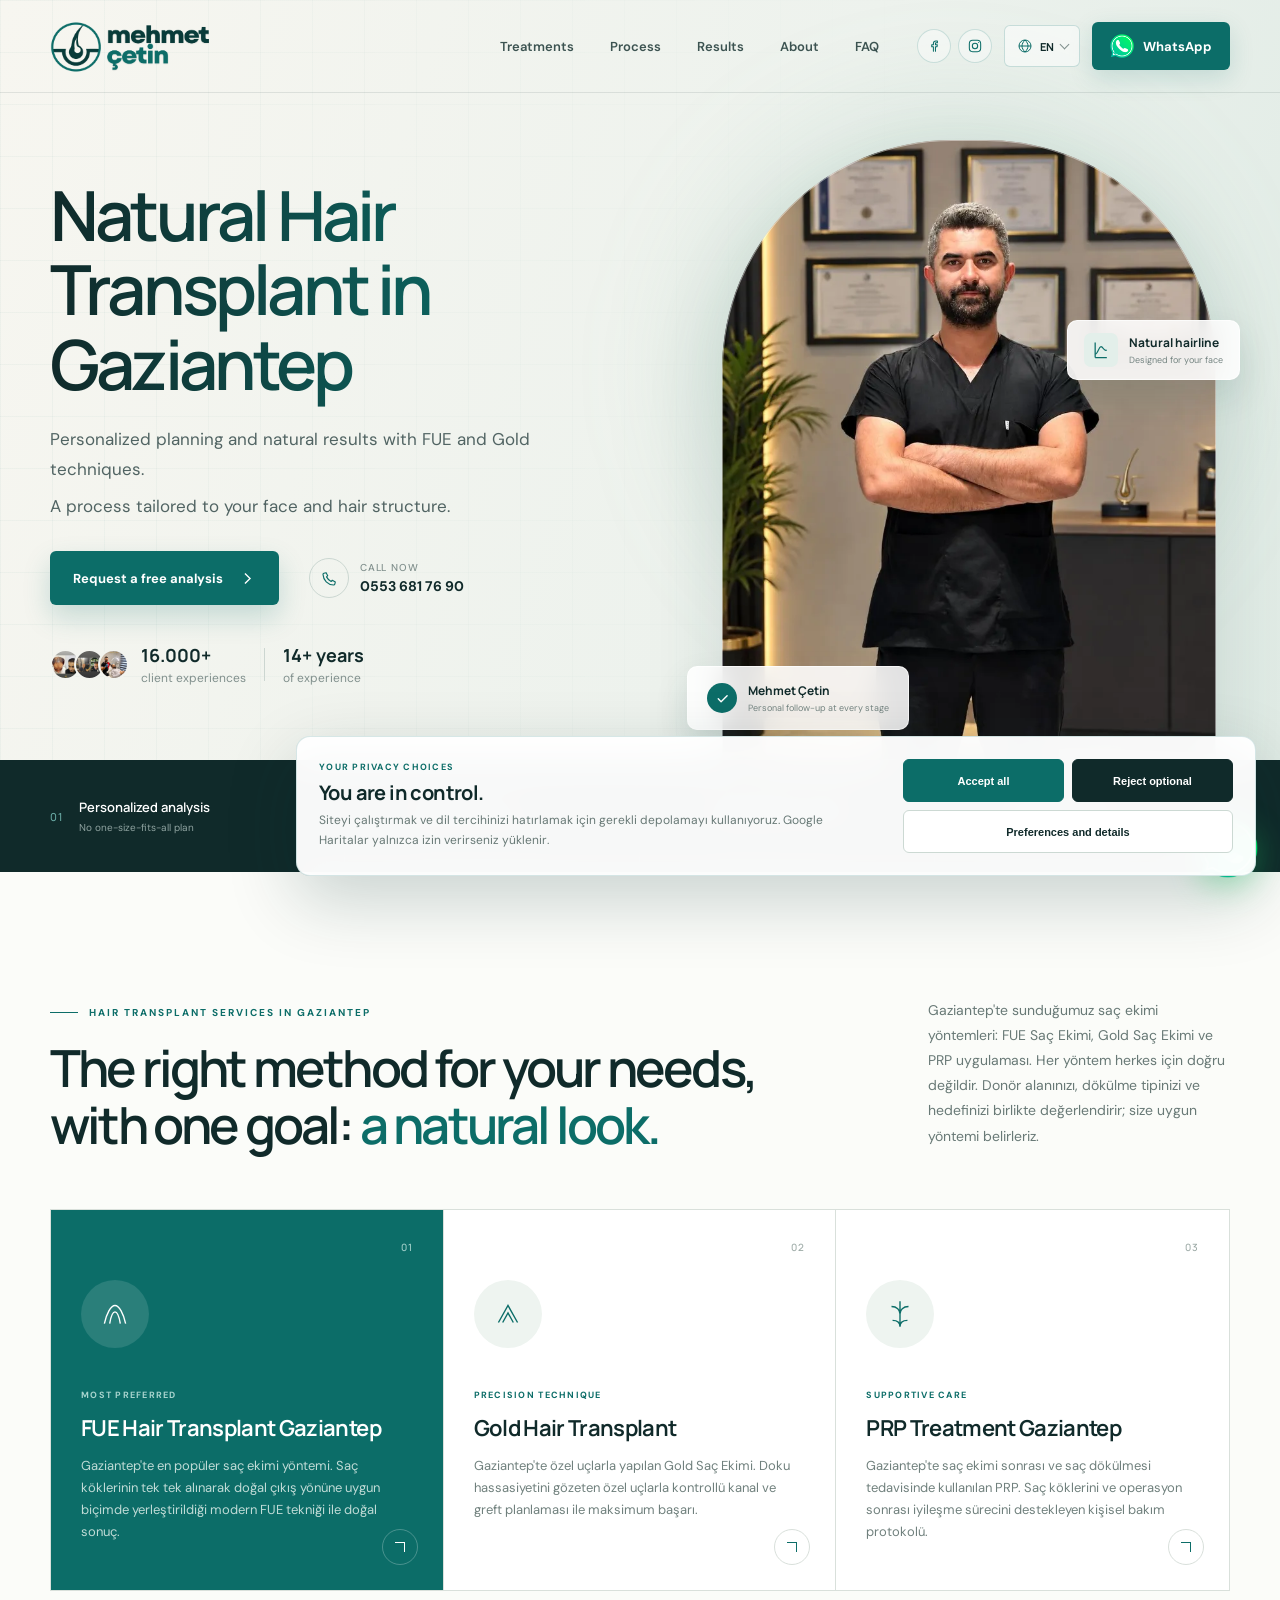
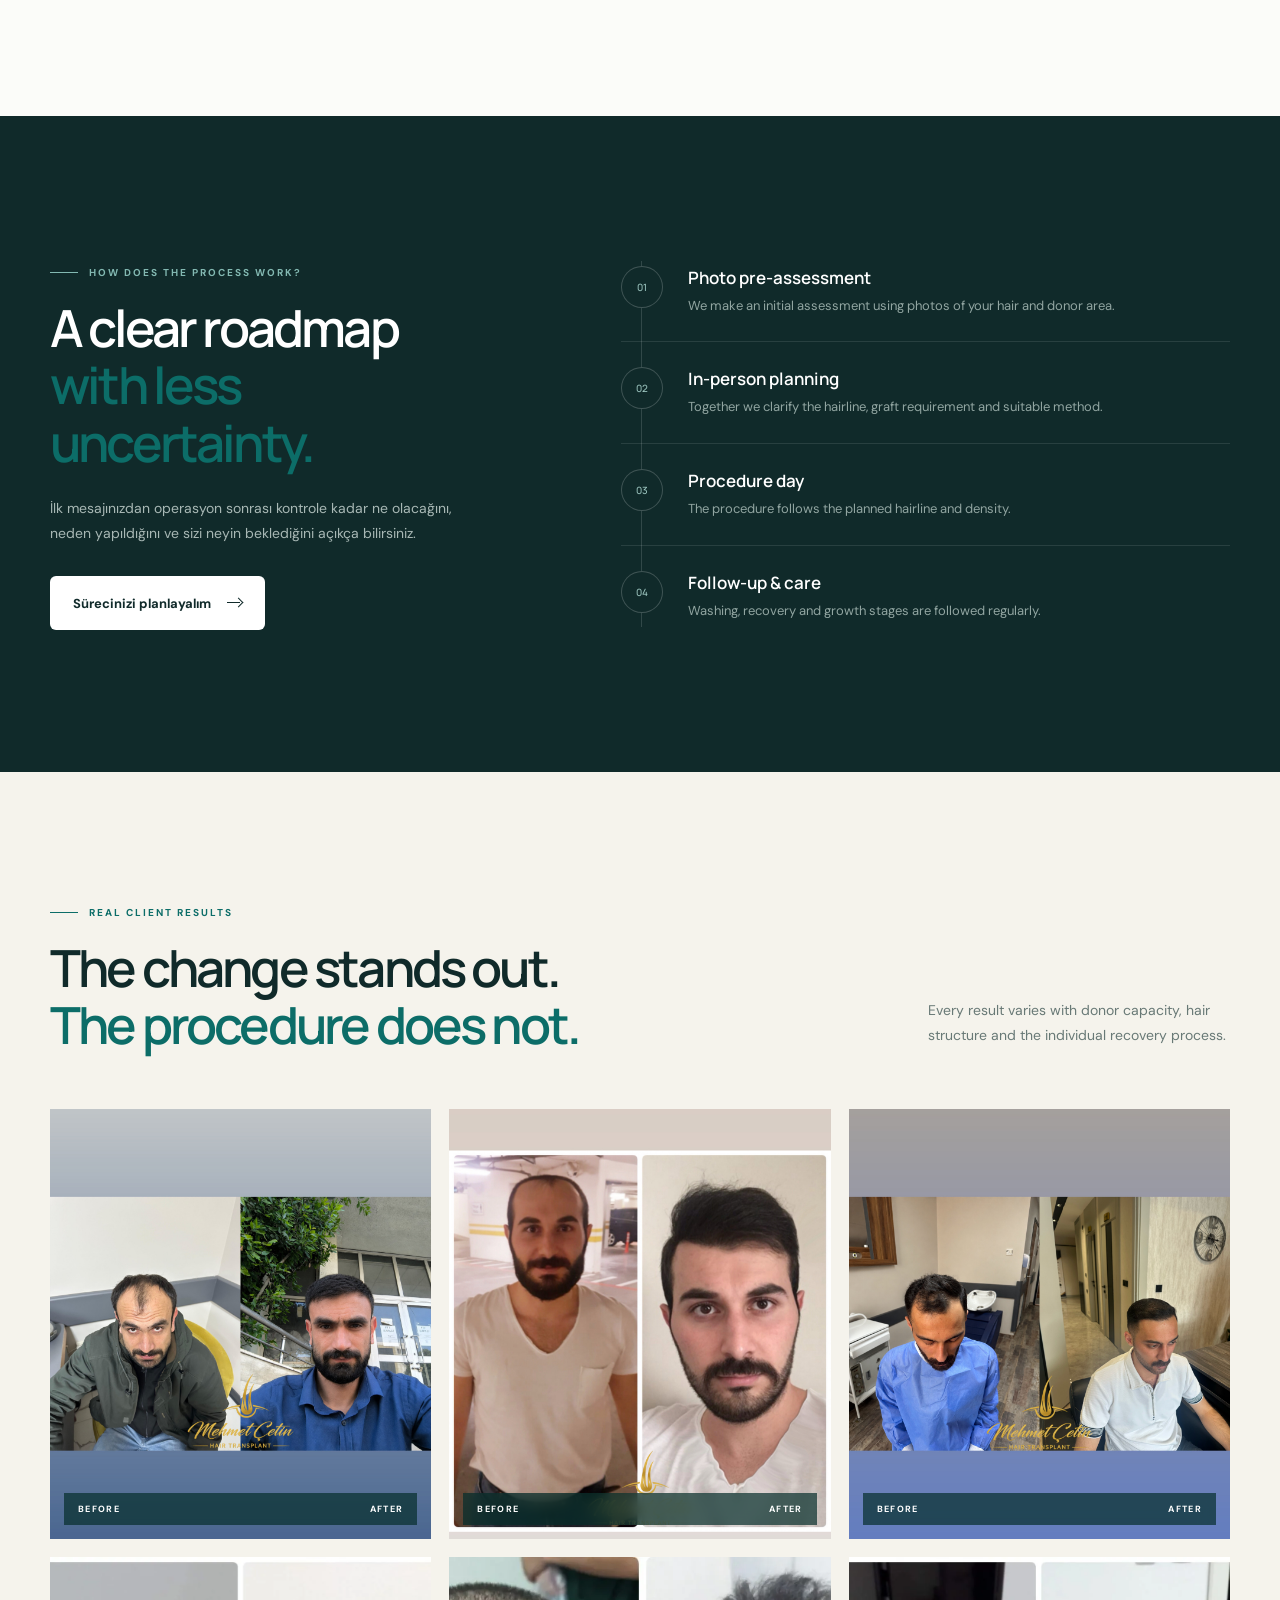
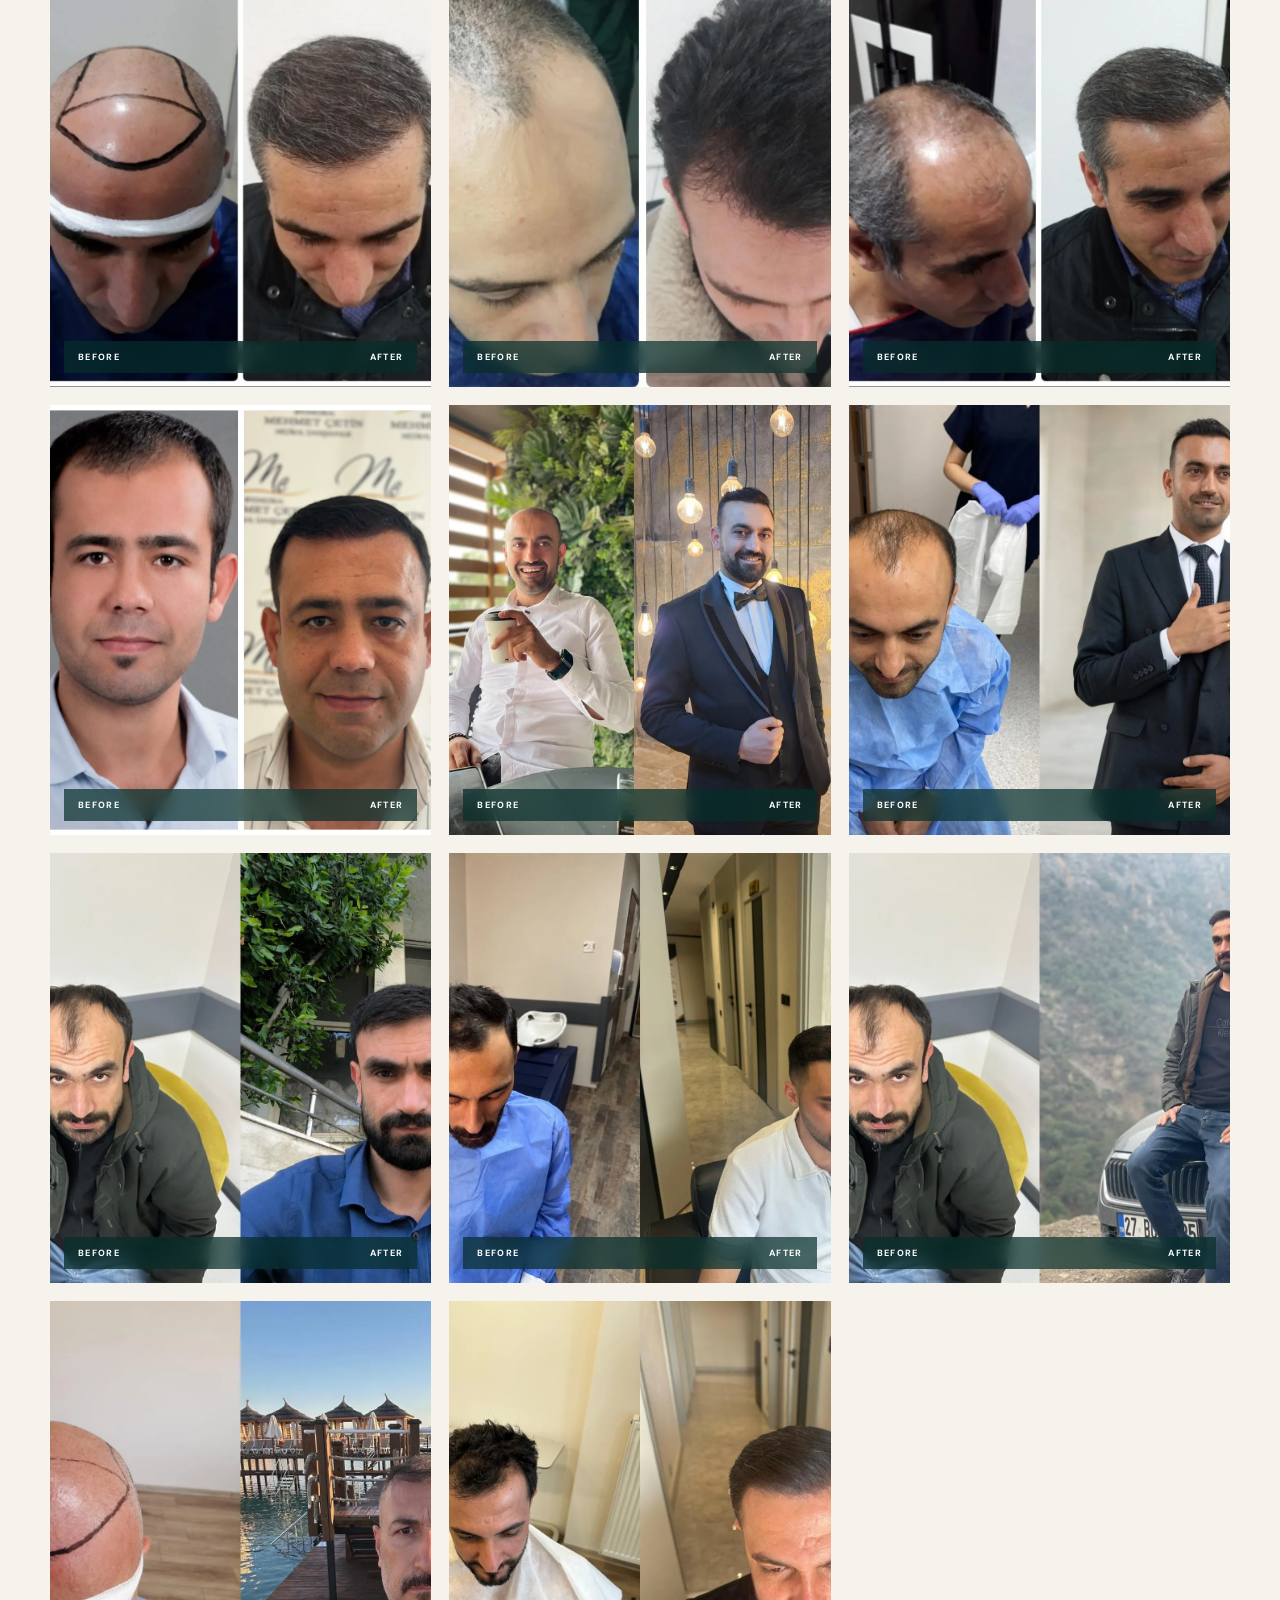
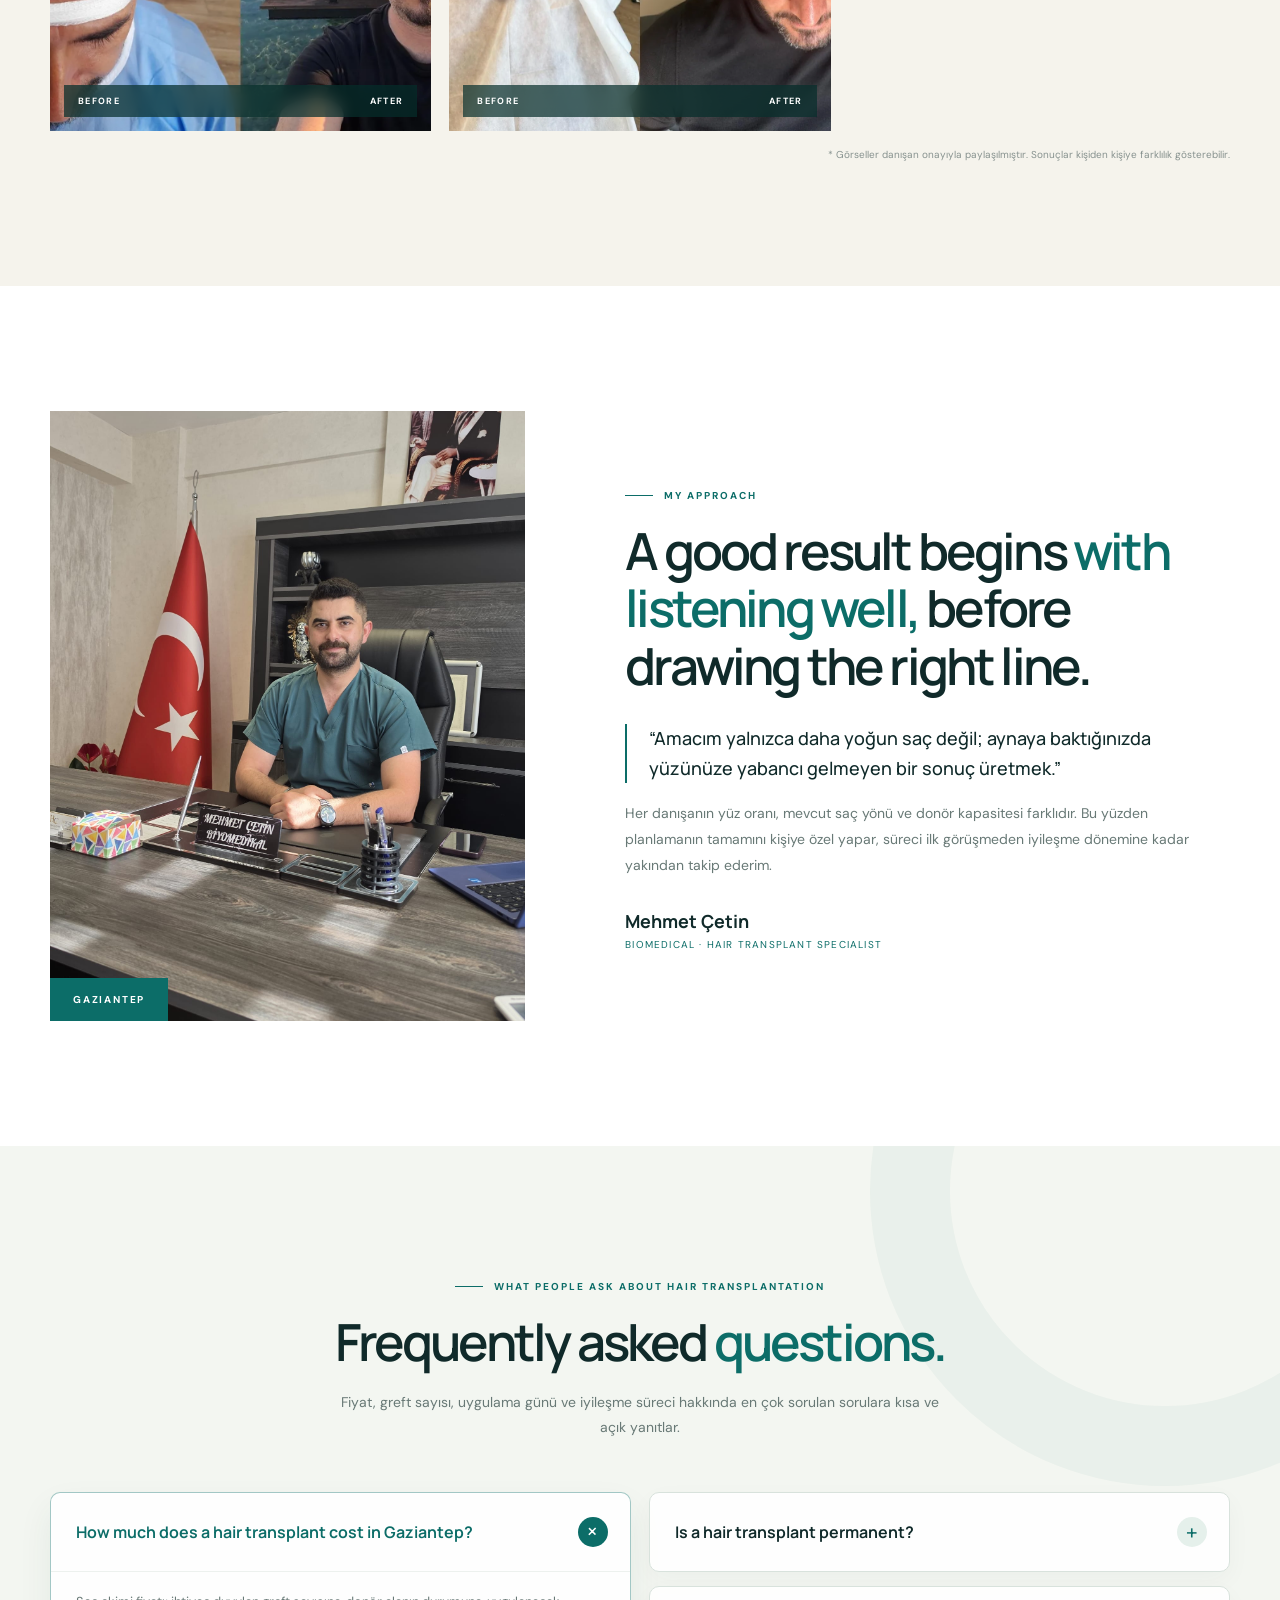
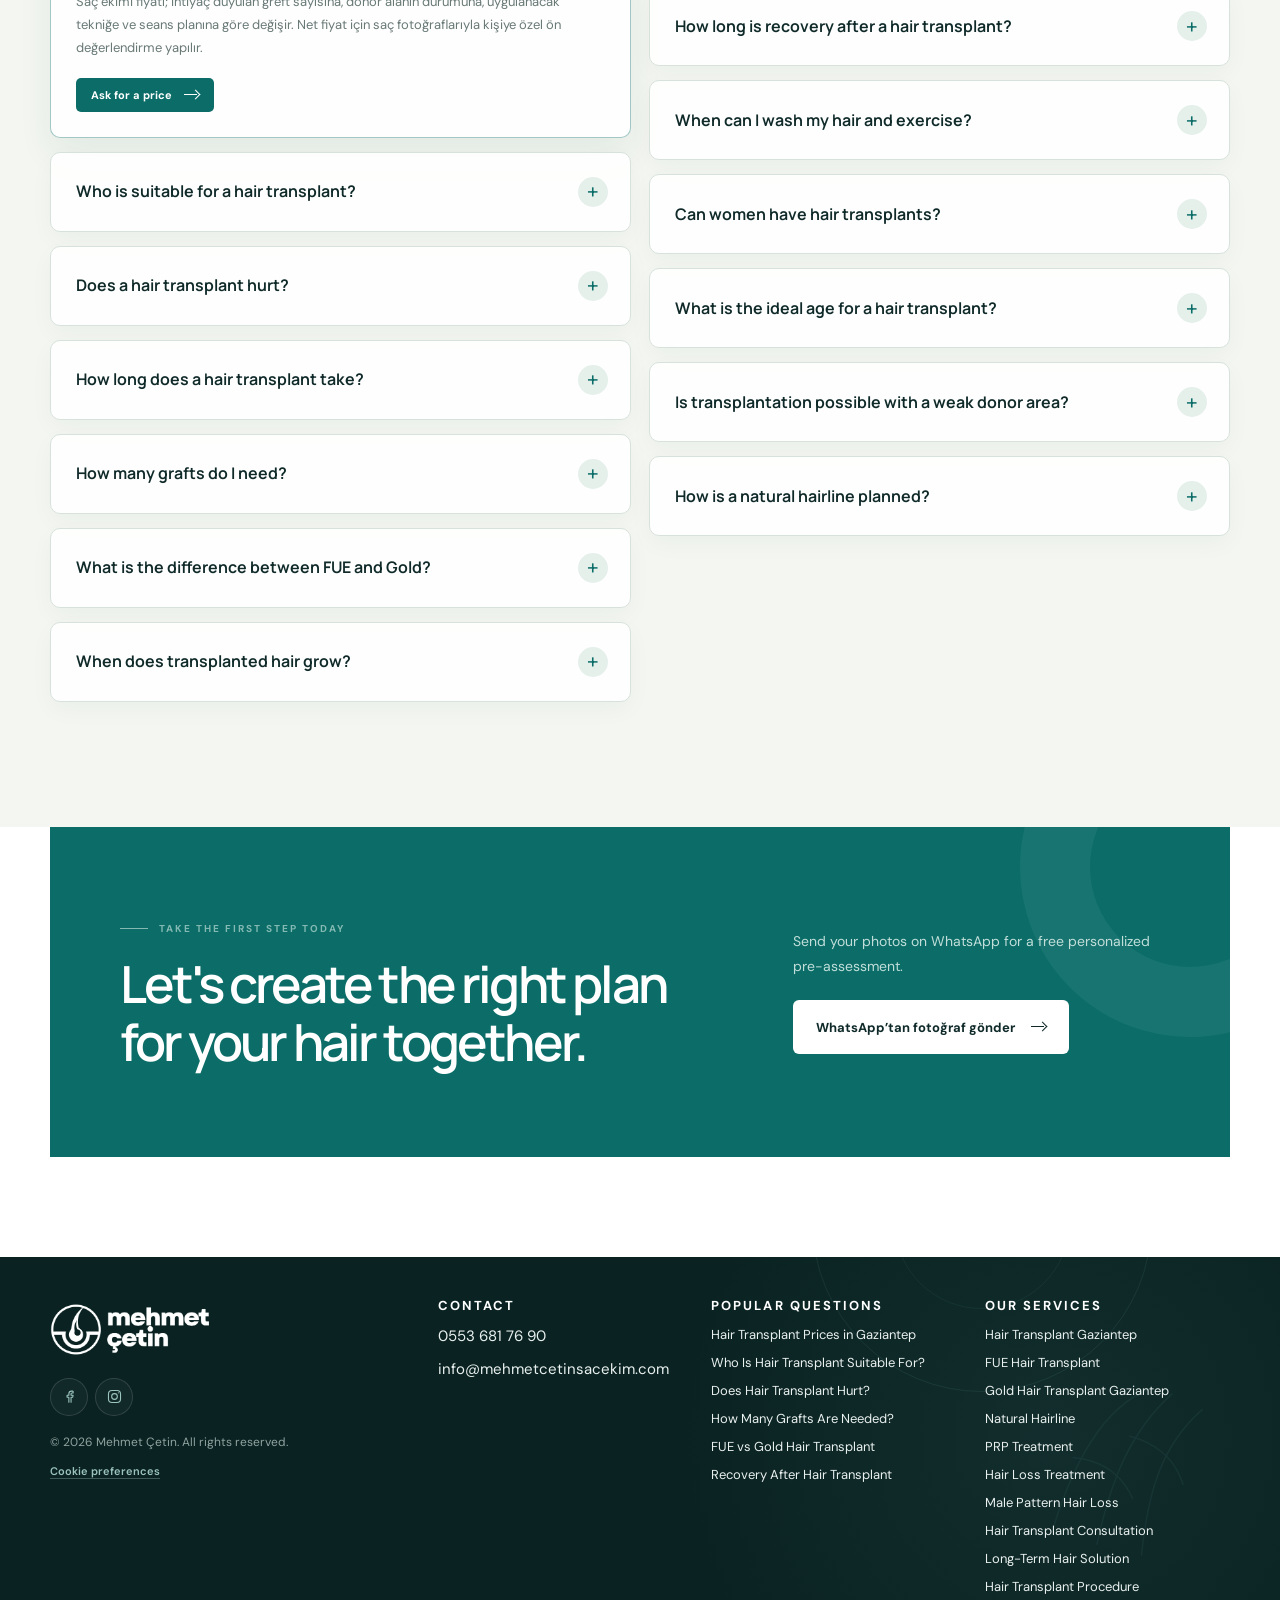
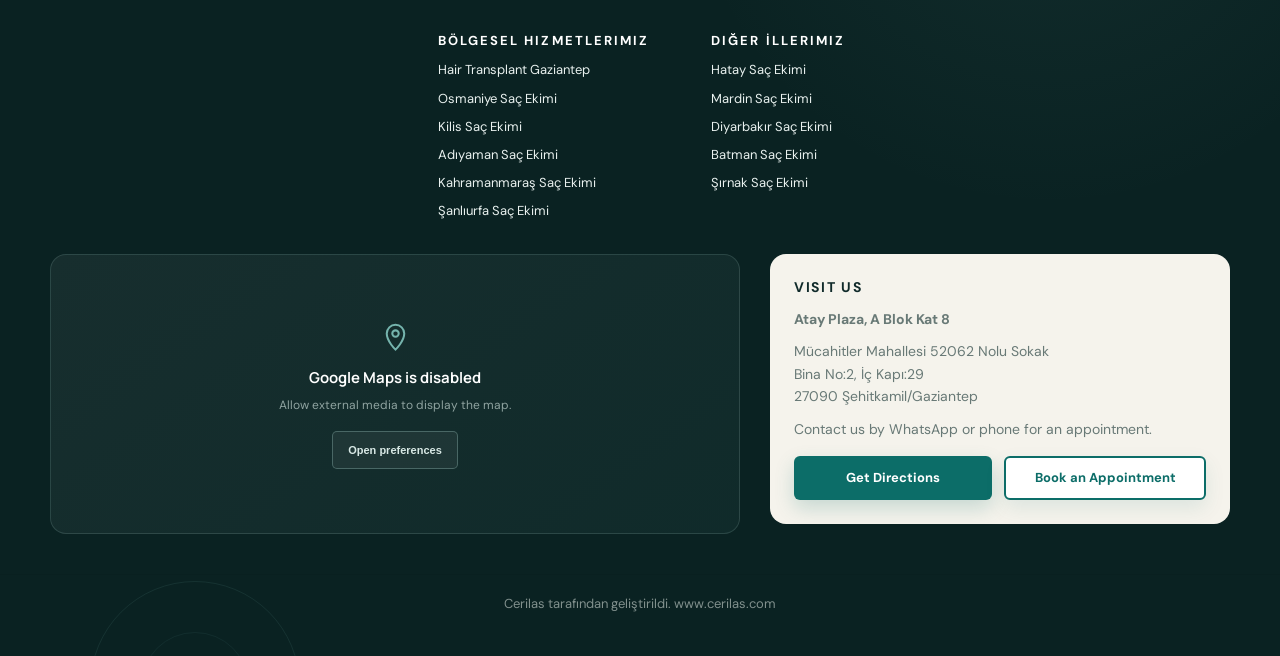
==== commit f57fc636: "feat: add more before/after images in webp format with SEO alt texts" ====
--- a/index.html
+++ b/index.html
@@ -480,6 +480,39 @@
           <figure><img src="/uploads/4.jpg" alt="Saç ekimi gelişim sonucu" />
             <figcaption><span>Öncesi</span><span>Sonrası</span></figcaption>
           </figure>
+          <figure><img src="/uploads/oncesi-sonrasi/sac-ekimi-oncesi-sonrasi-1.webp" loading="lazy" alt="Gaziantep saç ekimi öncesi ve sonrası başarılı sonuç" />
+            <figcaption><span>Öncesi</span><span>Sonrası</span></figcaption>
+          </figure>
+          <figure><img src="/uploads/oncesi-sonrasi/sac-ekimi-oncesi-sonrasi-2.webp" loading="lazy" alt="Doğal saç çizgisi tasarımı öncesi ve sonrası" />
+            <figcaption><span>Öncesi</span><span>Sonrası</span></figcaption>
+          </figure>
+          <figure><img src="/uploads/oncesi-sonrasi/sac-ekimi-oncesi-sonrasi-3.webp" loading="lazy" alt="Saç ekimi tepe bölgesi sıklaştırma işlemi öncesi sonrası" />
+            <figcaption><span>Öncesi</span><span>Sonrası</span></figcaption>
+          </figure>
+          <figure><img src="/uploads/oncesi-sonrasi/sac-ekimi-oncesi-sonrasi-4.webp" loading="lazy" alt="Erkek tipi saç dökülmesi tedavisi öncesi ve sonrası" />
+            <figcaption><span>Öncesi</span><span>Sonrası</span></figcaption>
+          </figure>
+          <figure><img src="/uploads/oncesi-sonrasi/sac-ekimi-oncesi-sonrasi-5.webp" loading="lazy" alt="Profesyonel saç ekim merkezi başarılı danışan sonucu" />
+            <figcaption><span>Öncesi</span><span>Sonrası</span></figcaption>
+          </figure>
+          <figure><img src="/uploads/oncesi-sonrasi/sac-ekimi-oncesi-sonrasi-6.webp" loading="lazy" alt="FUE saç ekimi tekniği doğal görünüm öncesi sonrası" />
+            <figcaption><span>Öncesi</span><span>Sonrası</span></figcaption>
+          </figure>
+          <figure><img src="/uploads/oncesi-sonrasi/sac-ekimi-oncesi-sonrasi-7.webp" loading="lazy" alt="Ön bölge saç ekimi öncesi sonrası değişim" />
+            <figcaption><span>Öncesi</span><span>Sonrası</span></figcaption>
+          </figure>
+          <figure><img src="/uploads/oncesi-sonrasi/sac-ekimi-oncesi-sonrasi-8.webp" loading="lazy" alt="Saç ekimi sonrası kalıcı ve doğal sonuç" />
+            <figcaption><span>Öncesi</span><span>Sonrası</span></figcaption>
+          </figure>
+          <figure><img src="/uploads/oncesi-sonrasi/sac-ekimi-oncesi-sonrasi-9.webp" loading="lazy" alt="Gaziantep uzman saç ekimi başarılı sonuçları" />
+            <figcaption><span>Öncesi</span><span>Sonrası</span></figcaption>
+          </figure>
+          <figure><img src="/uploads/oncesi-sonrasi/sac-ekimi-oncesi-sonrasi-10.webp" loading="lazy" alt="Başarılı saç ekimi operasyonu öncesi ve sonrası" />
+            <figcaption><span>Öncesi</span><span>Sonrası</span></figcaption>
+          </figure>
+          <figure><img src="/uploads/oncesi-sonrasi/sac-ekimi-oncesi-sonrasi-11.webp" loading="lazy" alt="Saç ekimi donör bölge iyileşme süreci ve nihai sonuç" />
+            <figcaption><span>Öncesi</span><span>Sonrası</span></figcaption>
+          </figure>
         </div>
         <p class="disclaimer">* Görseller danışan onayıyla paylaşılmıştır. Sonuçlar kişiden kişiye farklılık
           gösterebilir.</p>
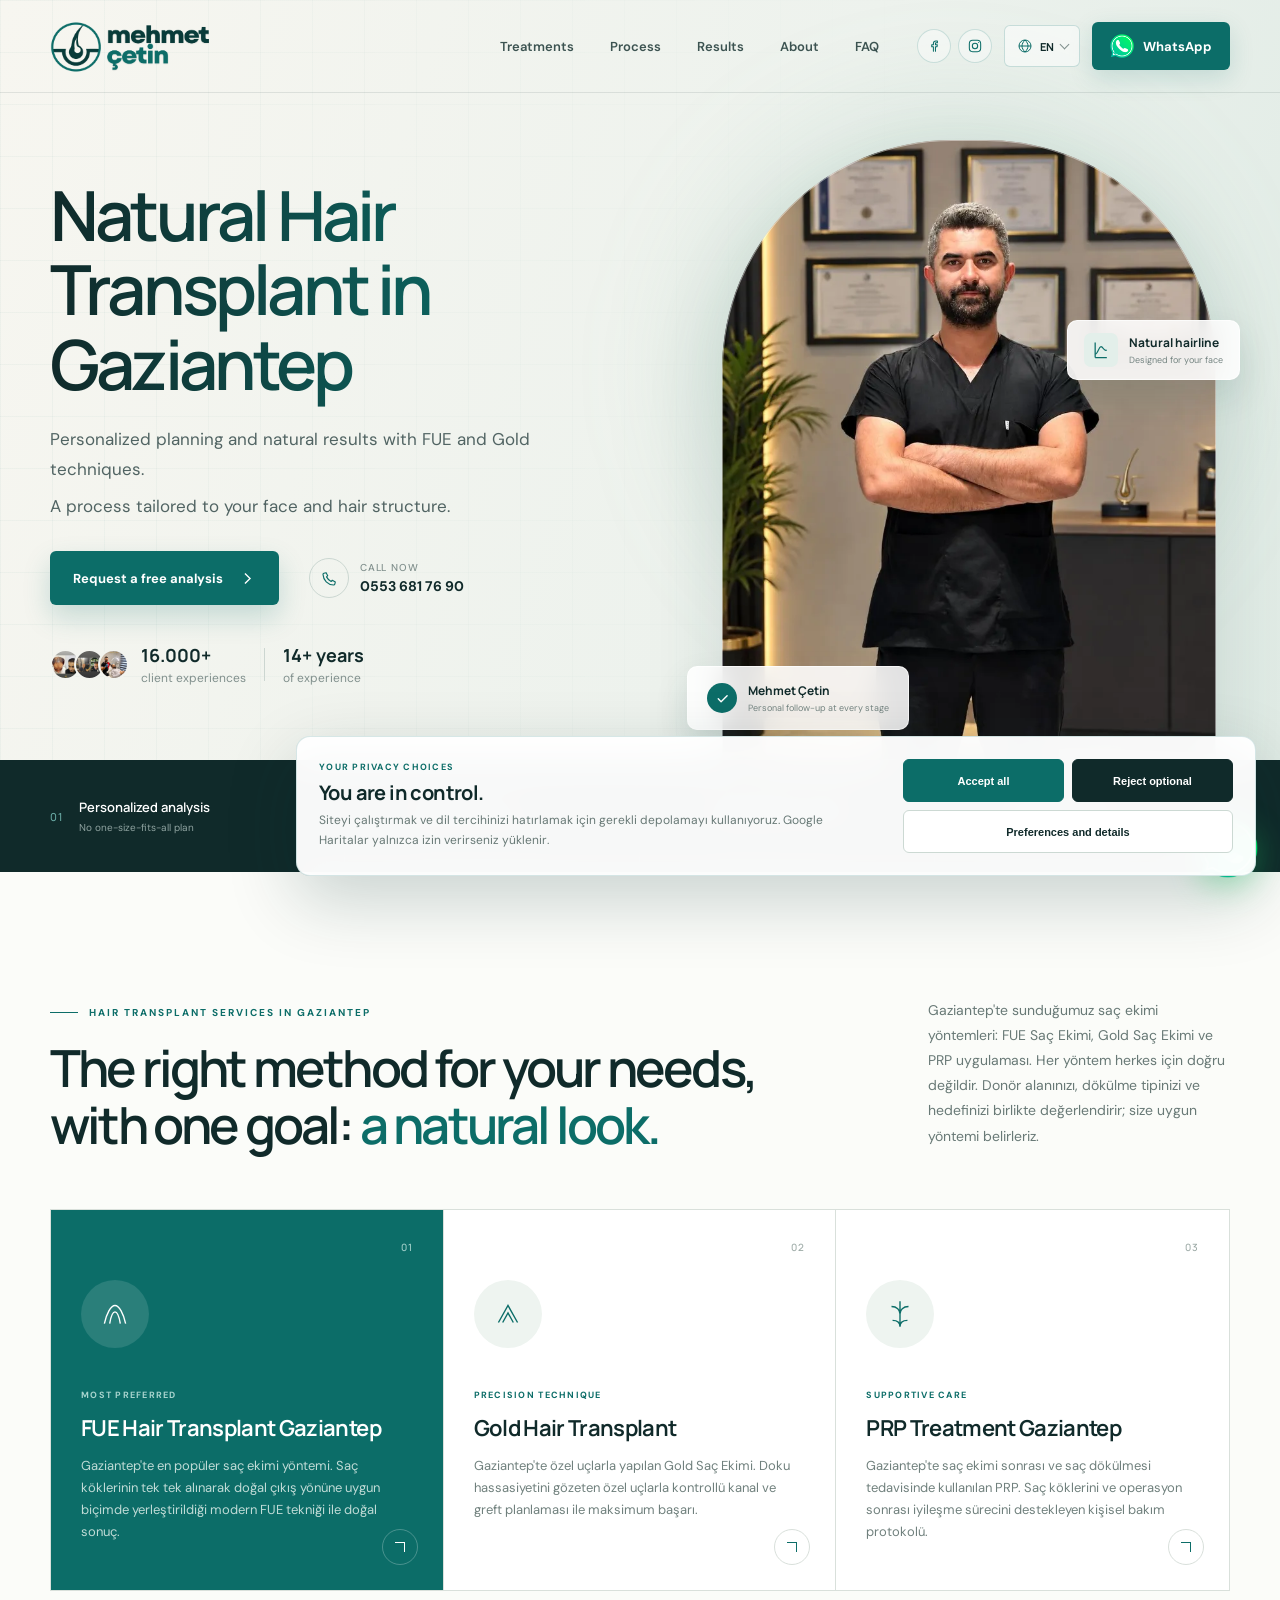
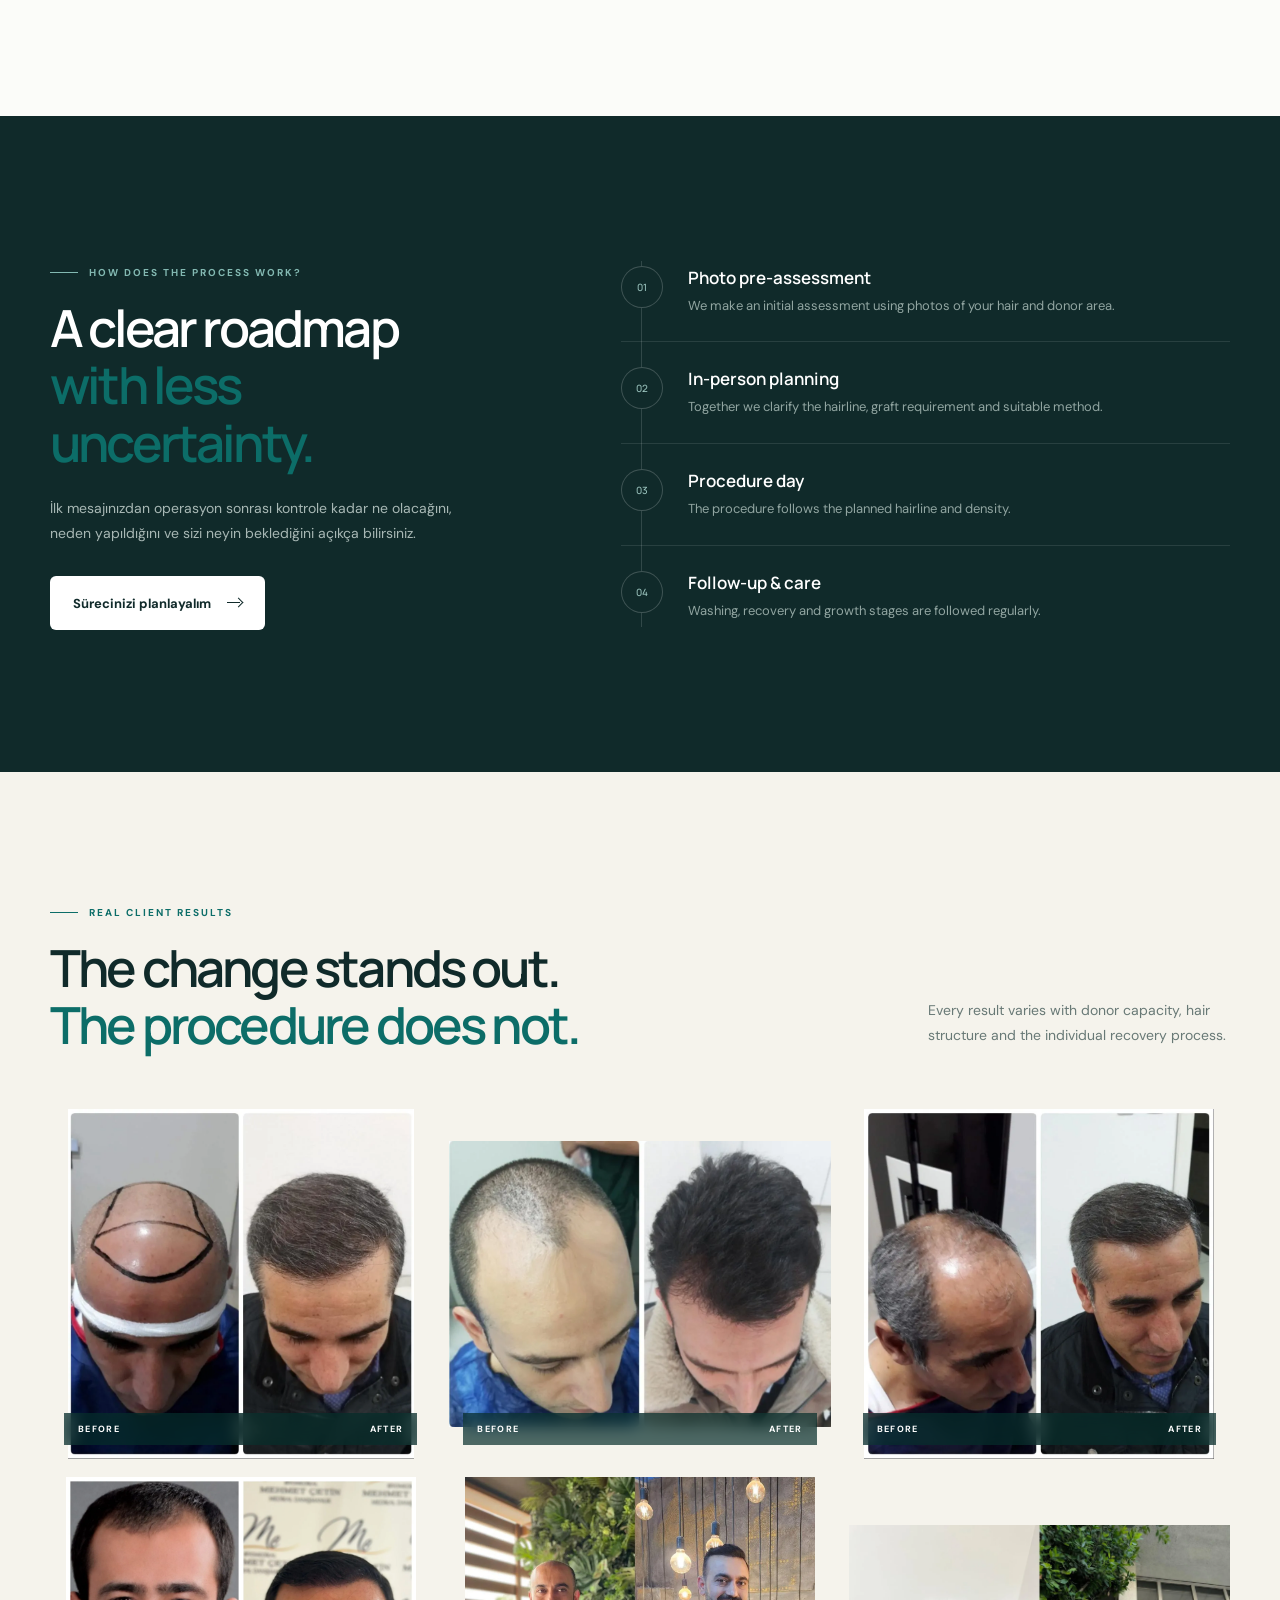
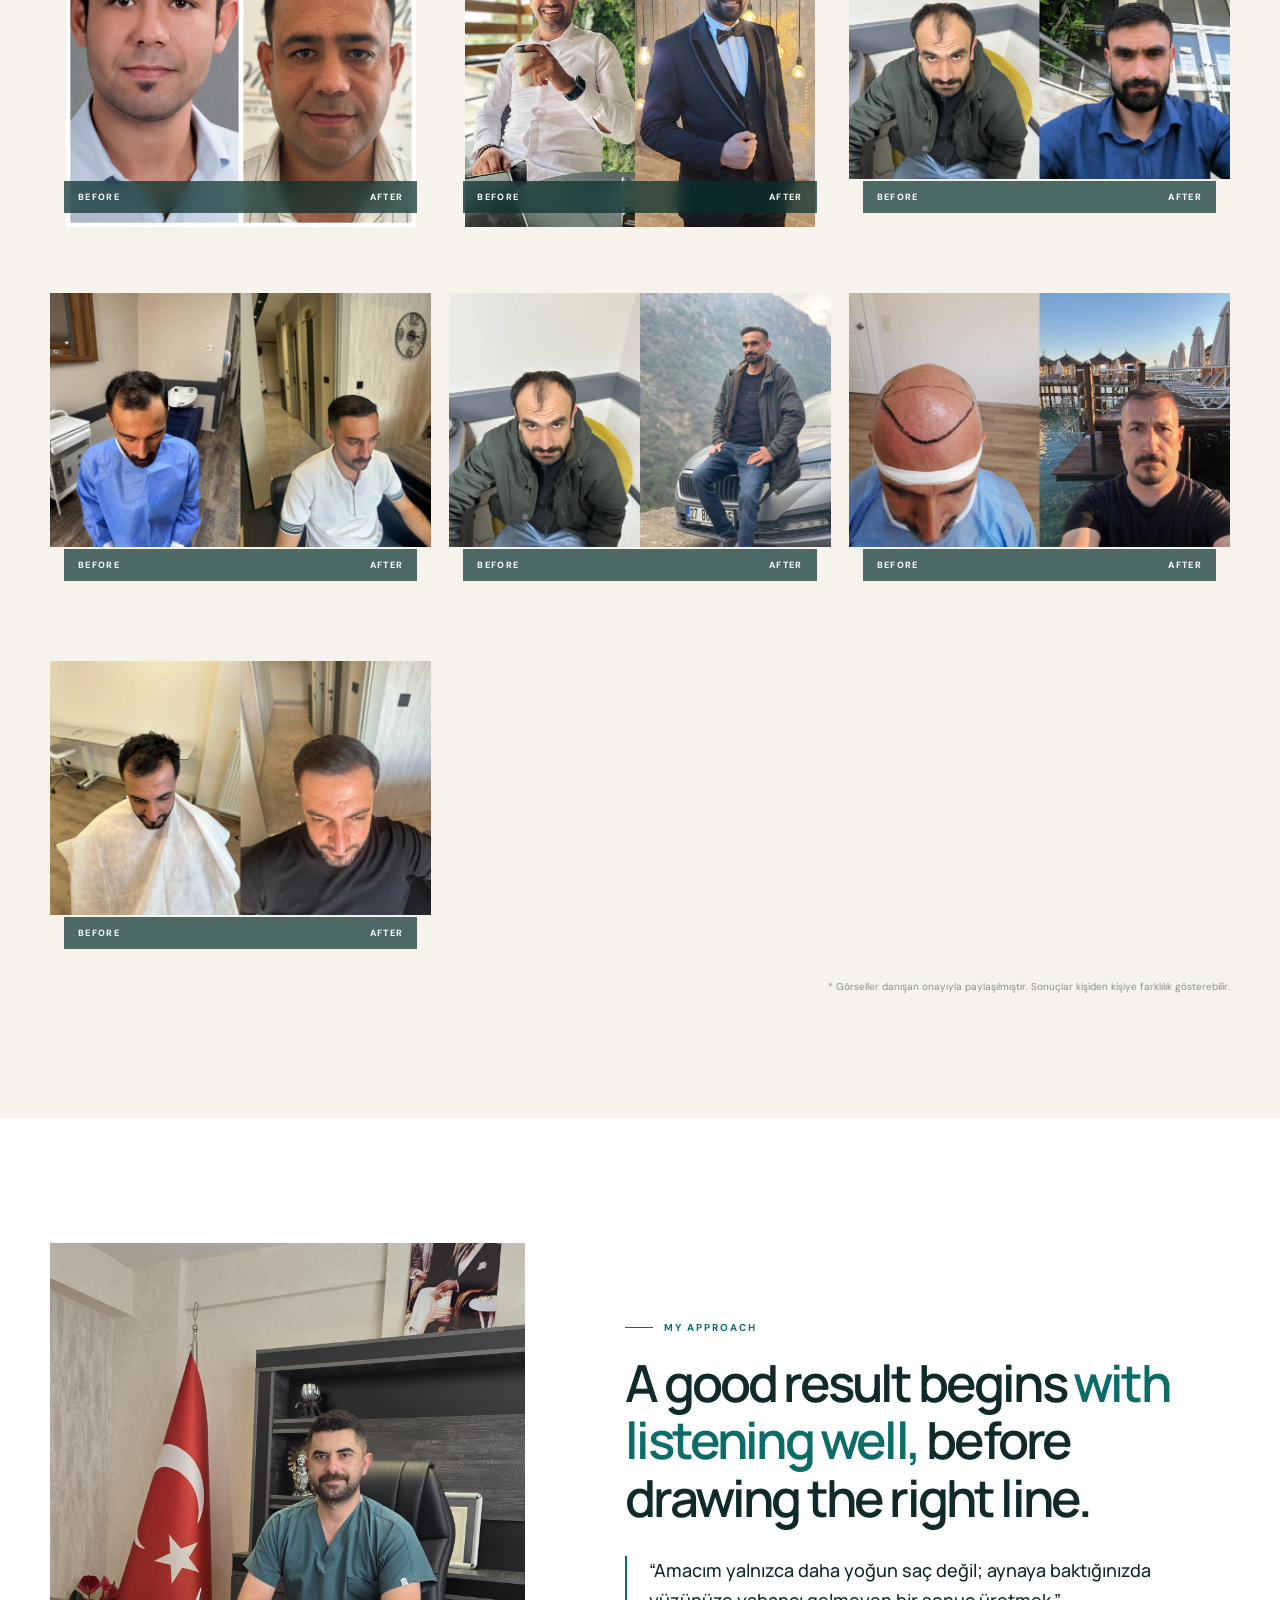
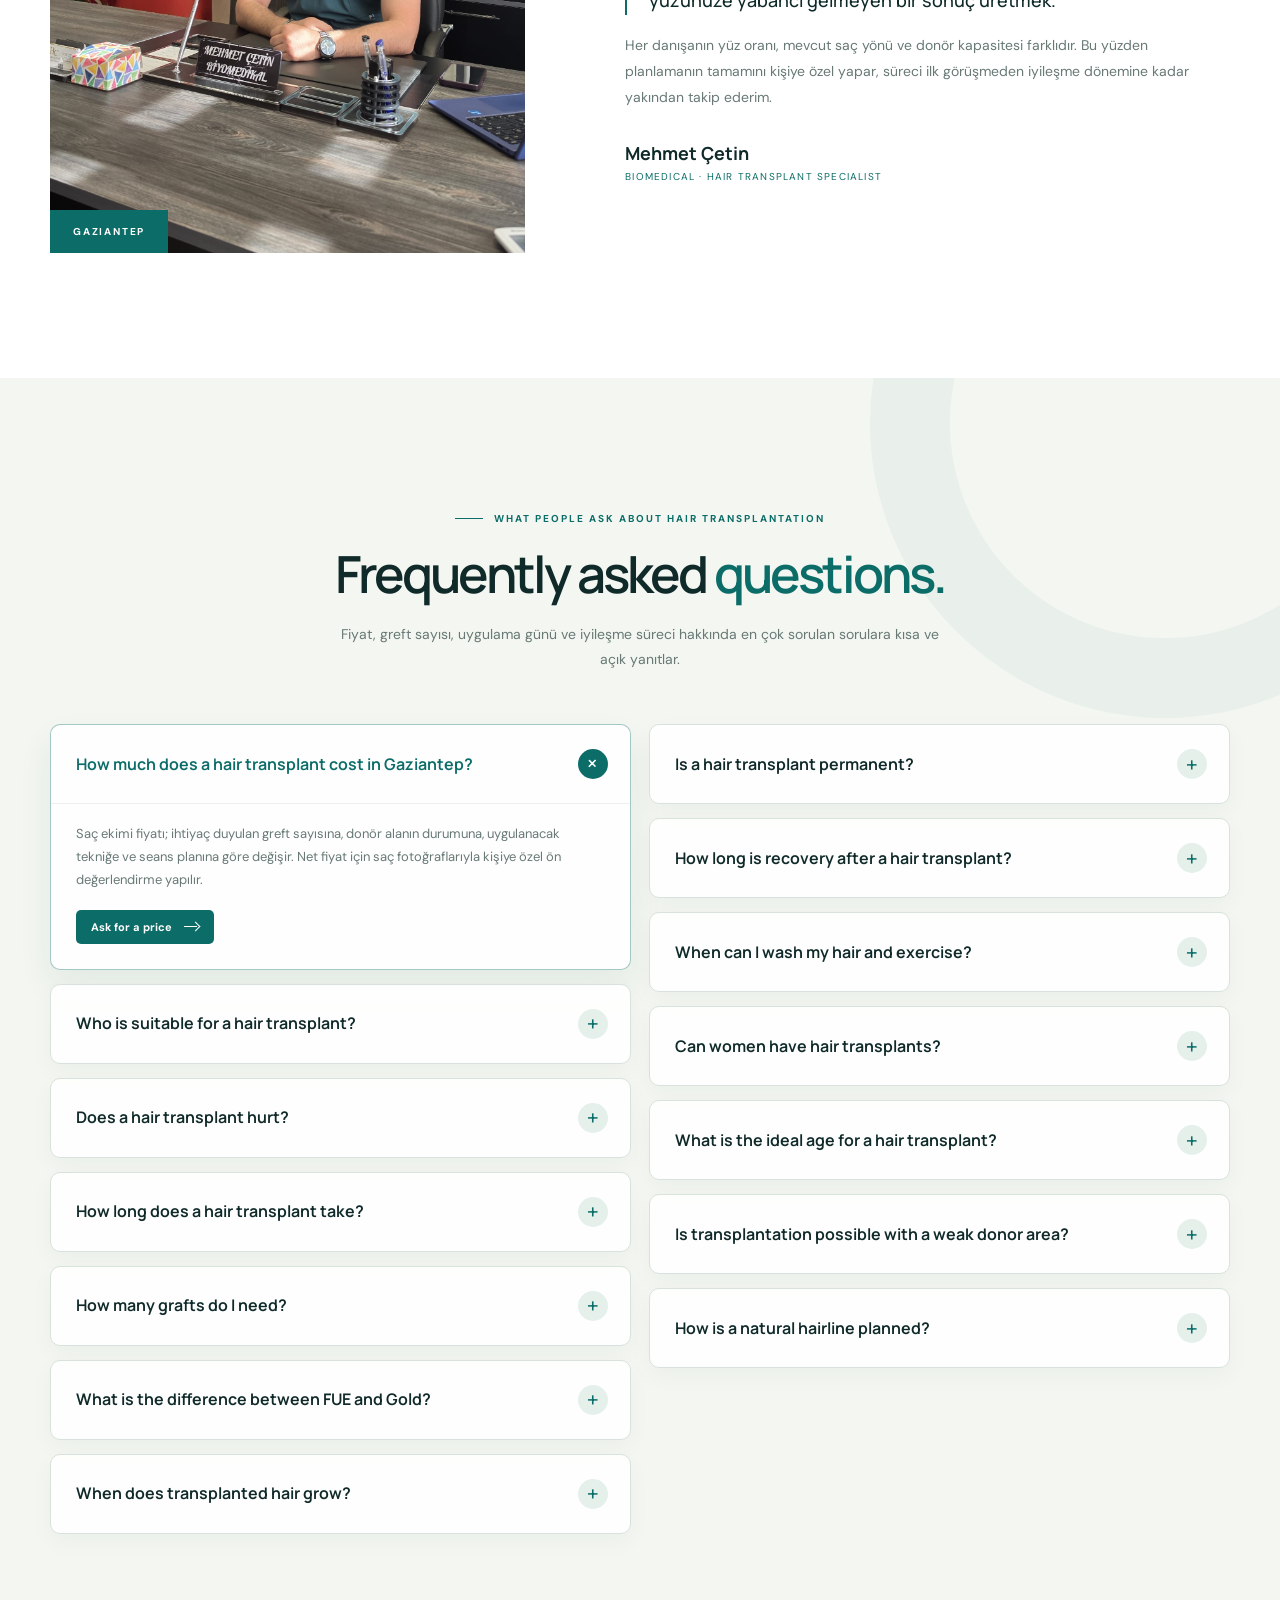
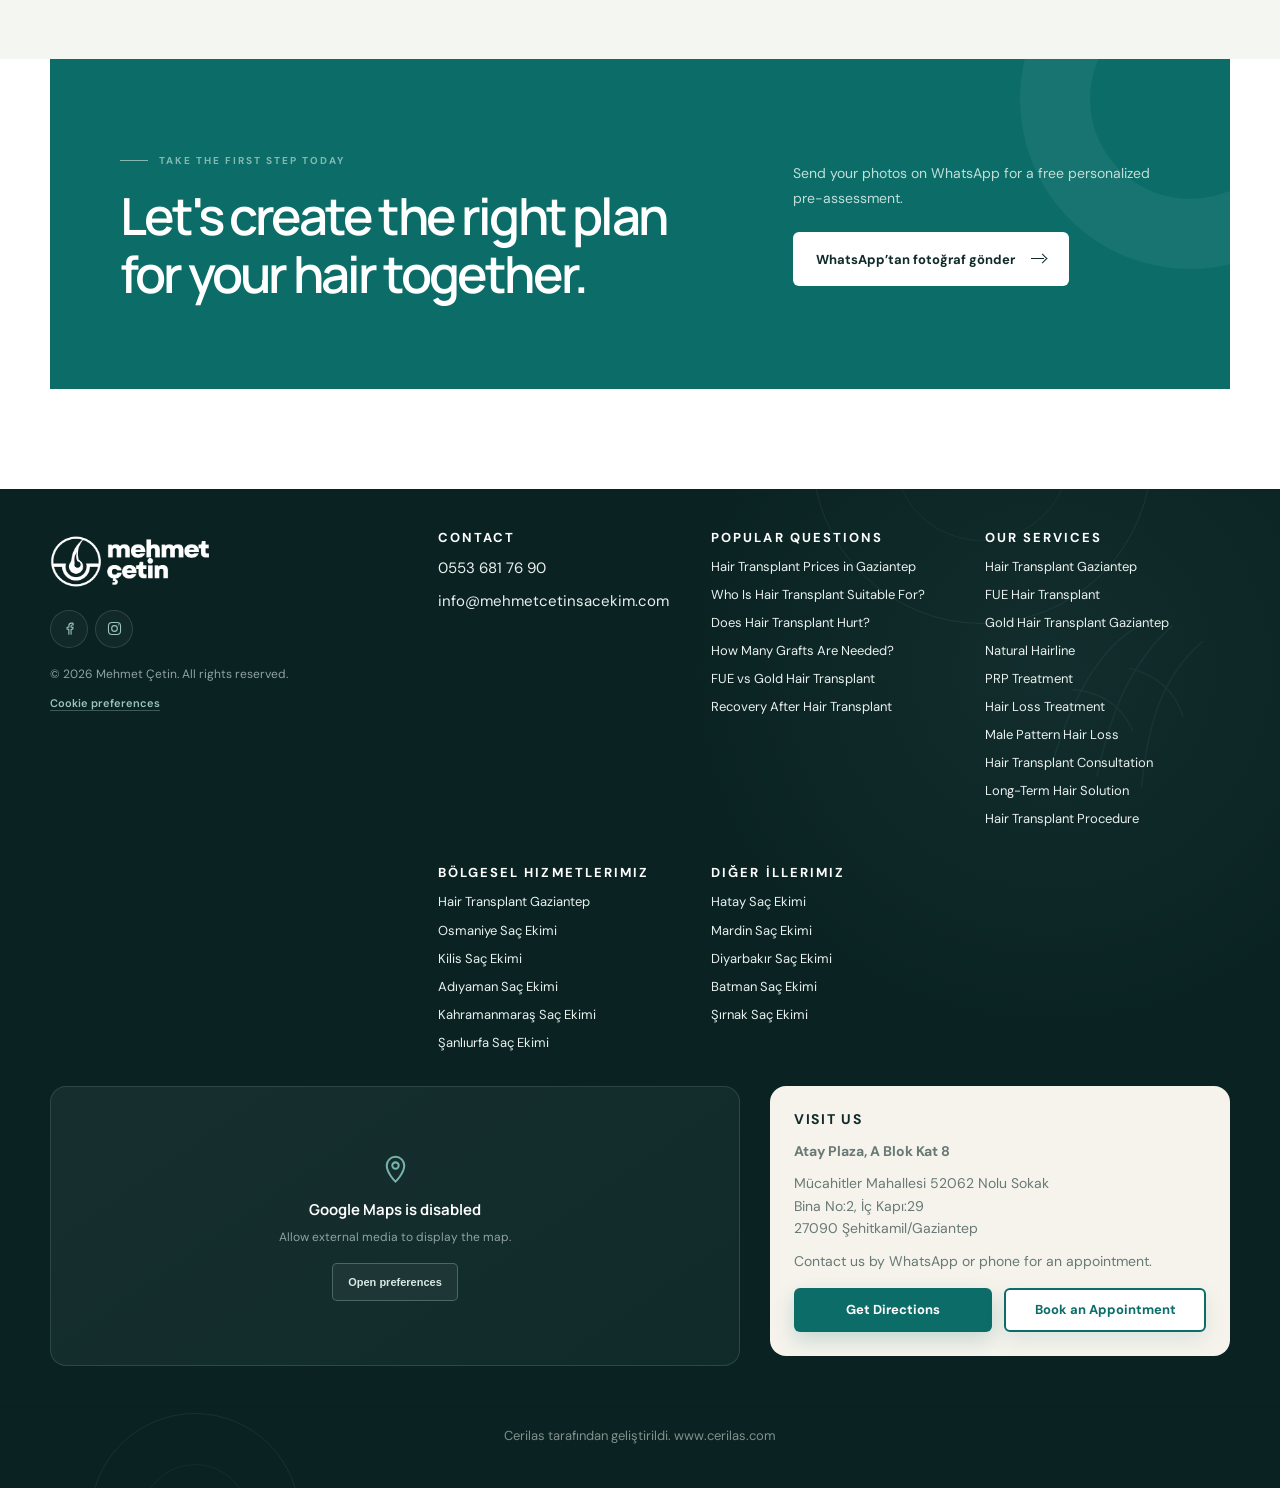
==== commit 6a2f01ab: "fix: remove old 3 photos and image 6 from before/after grid" ====
--- a/index.html
+++ b/index.html
@@ -471,15 +471,6 @@
           <p>Her sonuç; kişinin donör kapasitesine, saç yapısına ve iyileşme sürecine göre değişir.</p>
         </div>
         <div class="results-grid">
-          <figure><img src="/uploads/1.jpg" alt="Saç ekimi öncesi ve sonrası danışan sonucu" />
-            <figcaption><span>Öncesi</span><span>Sonrası</span></figcaption>
-          </figure>
-          <figure><img src="/uploads/2.jpg" alt="Doğal saç çizgisi öncesi ve sonrası" />
-            <figcaption><span>Öncesi</span><span>Sonrası</span></figcaption>
-          </figure>
-          <figure><img src="/uploads/4.jpg" alt="Saç ekimi gelişim sonucu" />
-            <figcaption><span>Öncesi</span><span>Sonrası</span></figcaption>
-          </figure>
           <figure><img src="/uploads/oncesi-sonrasi/sac-ekimi-oncesi-sonrasi-1.webp" loading="lazy" alt="Gaziantep saç ekimi öncesi ve sonrası başarılı sonuç" />
             <figcaption><span>Öncesi</span><span>Sonrası</span></figcaption>
           </figure>
@@ -493,9 +484,6 @@
             <figcaption><span>Öncesi</span><span>Sonrası</span></figcaption>
           </figure>
           <figure><img src="/uploads/oncesi-sonrasi/sac-ekimi-oncesi-sonrasi-5.webp" loading="lazy" alt="Profesyonel saç ekim merkezi başarılı danışan sonucu" />
-            <figcaption><span>Öncesi</span><span>Sonrası</span></figcaption>
-          </figure>
-          <figure><img src="/uploads/oncesi-sonrasi/sac-ekimi-oncesi-sonrasi-6.webp" loading="lazy" alt="FUE saç ekimi tekniği doğal görünüm öncesi sonrası" />
             <figcaption><span>Öncesi</span><span>Sonrası</span></figcaption>
           </figure>
           <figure><img src="/uploads/oncesi-sonrasi/sac-ekimi-oncesi-sonrasi-7.webp" loading="lazy" alt="Ön bölge saç ekimi öncesi sonrası değişim" />
--- a/styles.css
+++ b/styles.css
@@ -221,9 +221,8 @@
 
 .results { background: var(--cream); }
 .results-grid { display: grid; grid-template-columns: repeat(3, 1fr); gap: 18px; }
-.results-grid figure { position: relative; height: 430px; margin: 0; overflow: hidden; background: #ddd; }
-.results-grid img { width: 100%; height: 100%; object-fit: cover; }
-.results-grid figure:nth-child(2) img { object-position: center 43%; }
+.results-grid figure { position: relative; height: 350px; margin: 0; overflow: hidden; background: transparent; }
+.results-grid img { width: 100%; height: 100%; object-fit: contain; object-position: center; }
 .results-grid figcaption { position: absolute; left: 14px; right: 14px; bottom: 14px; display: flex; justify-content: space-between; padding: 10px 14px; color: white; background: rgba(7, 46, 44, .7); backdrop-filter: blur(8px); font-size: 9px; font-weight: 700; text-transform: uppercase; letter-spacing: .15em; }
 .disclaimer { margin: 17px 0 0; color: #87928f; font-size: 10px; text-align: right; }
 
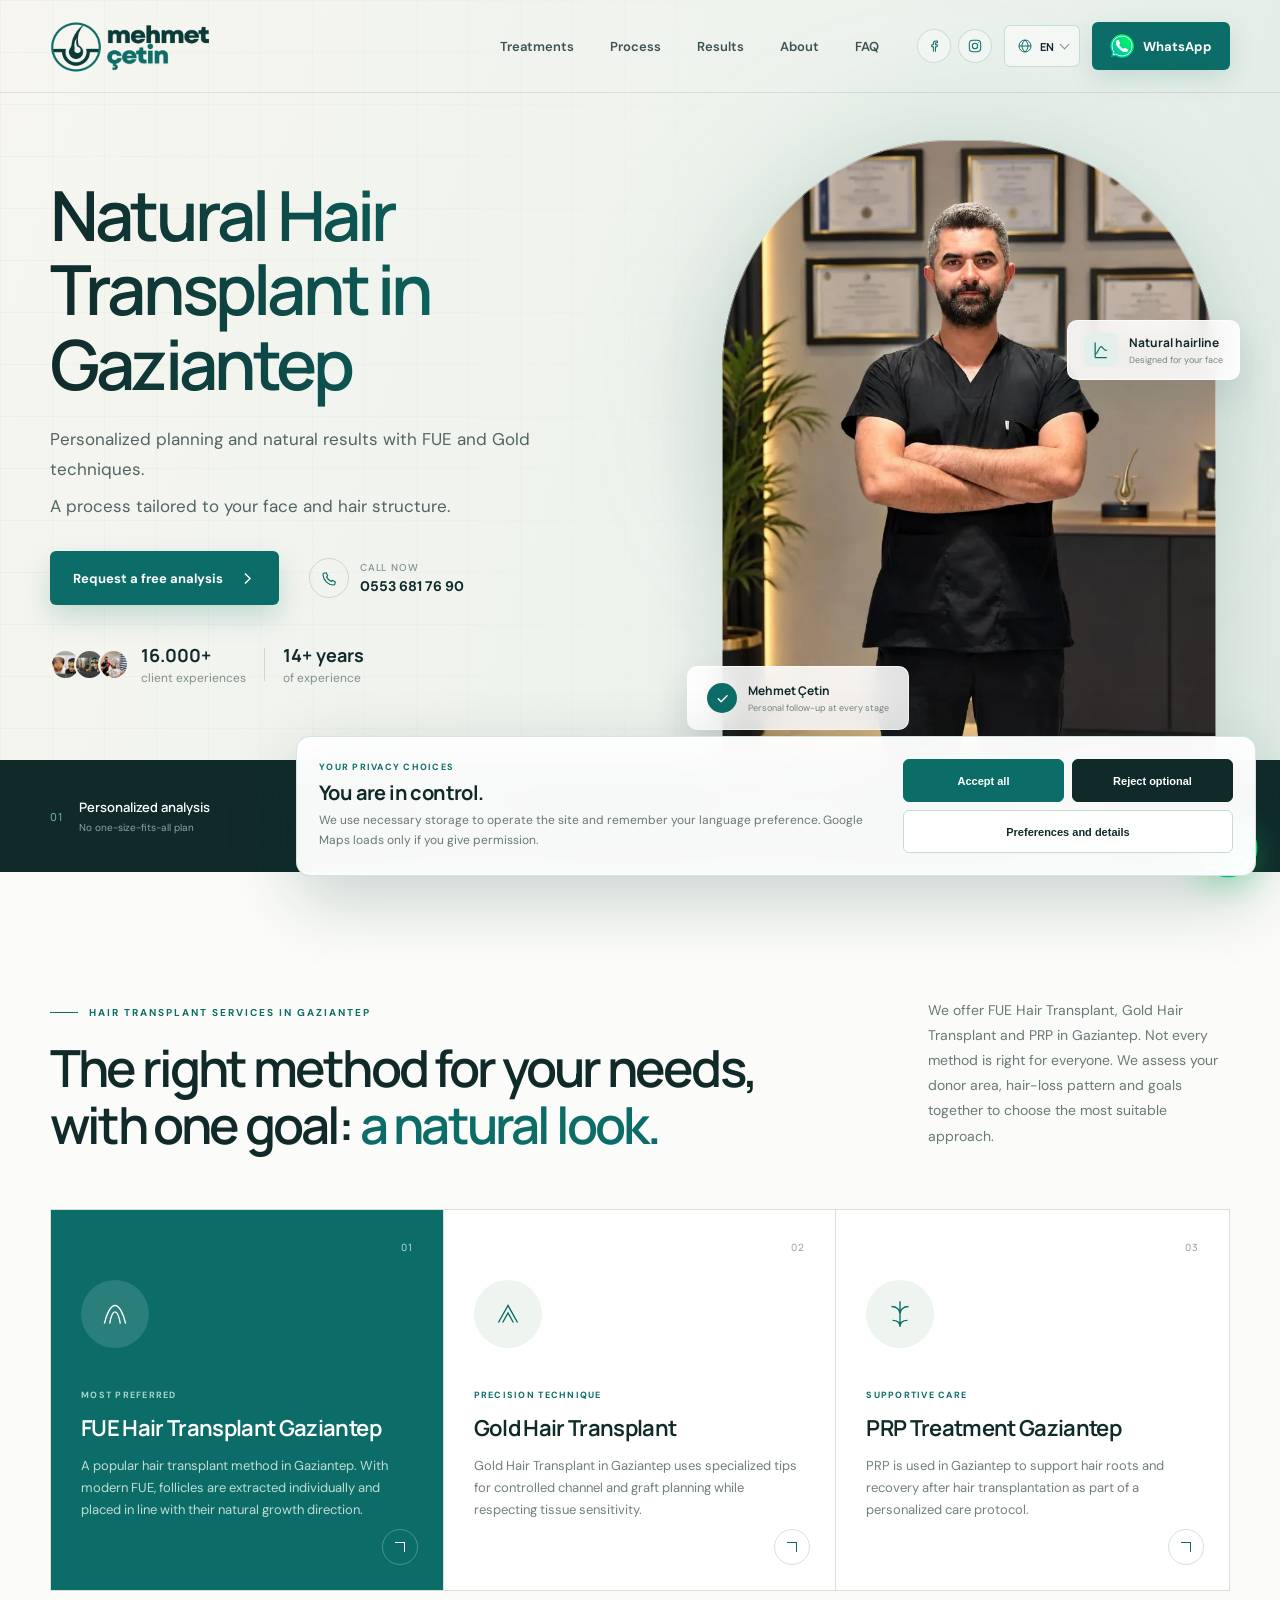
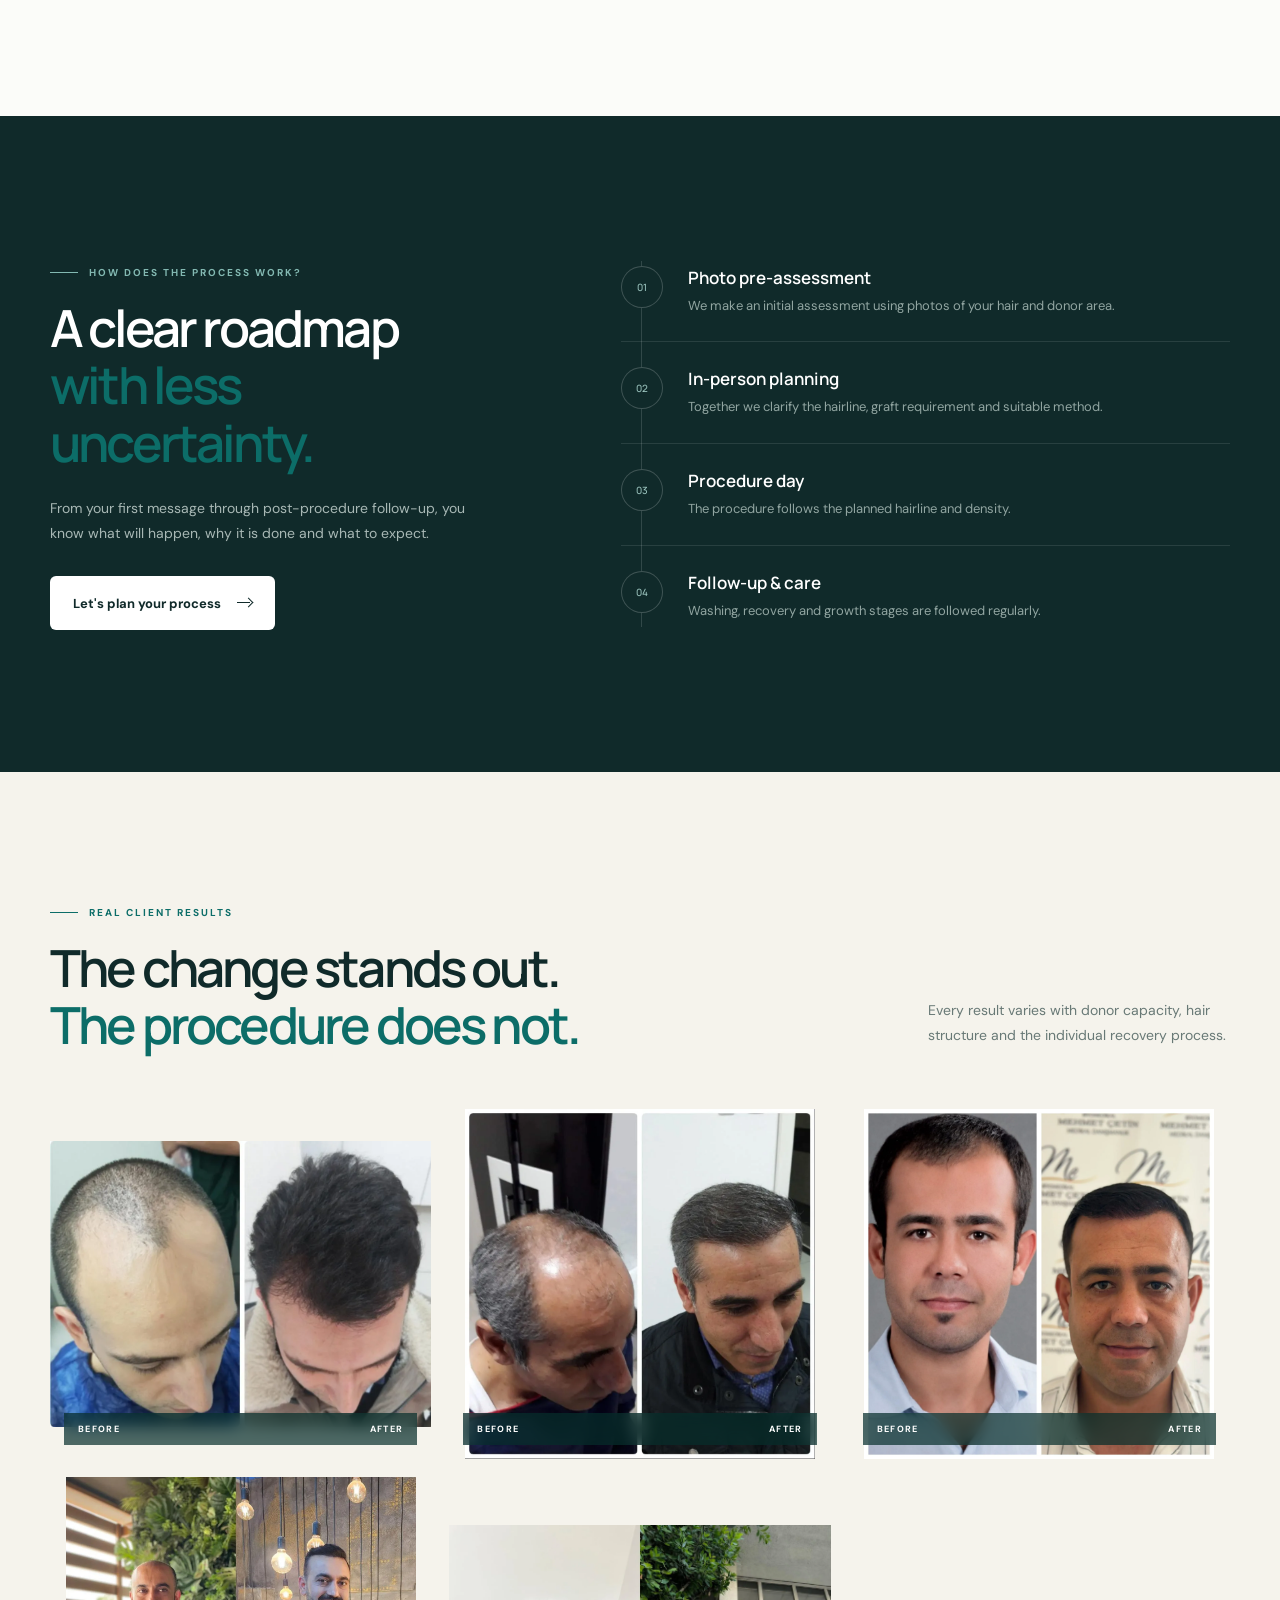
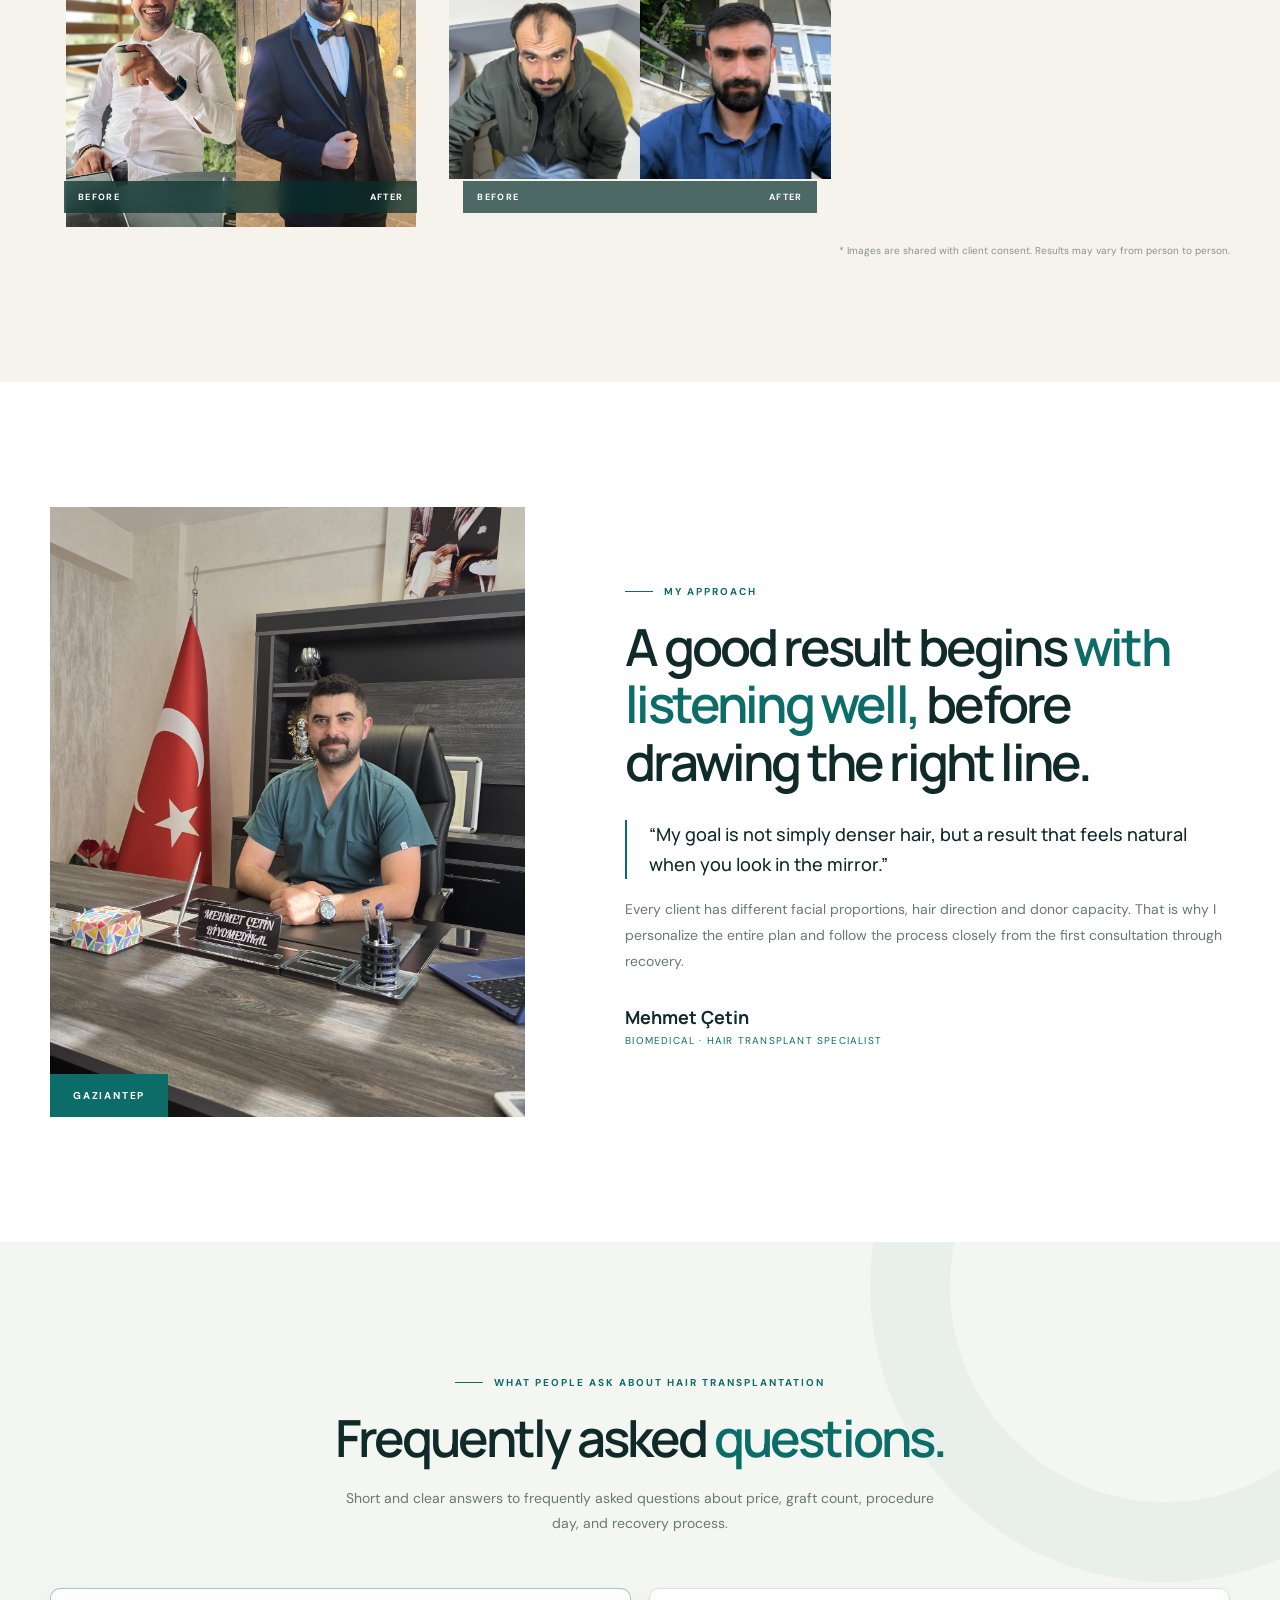
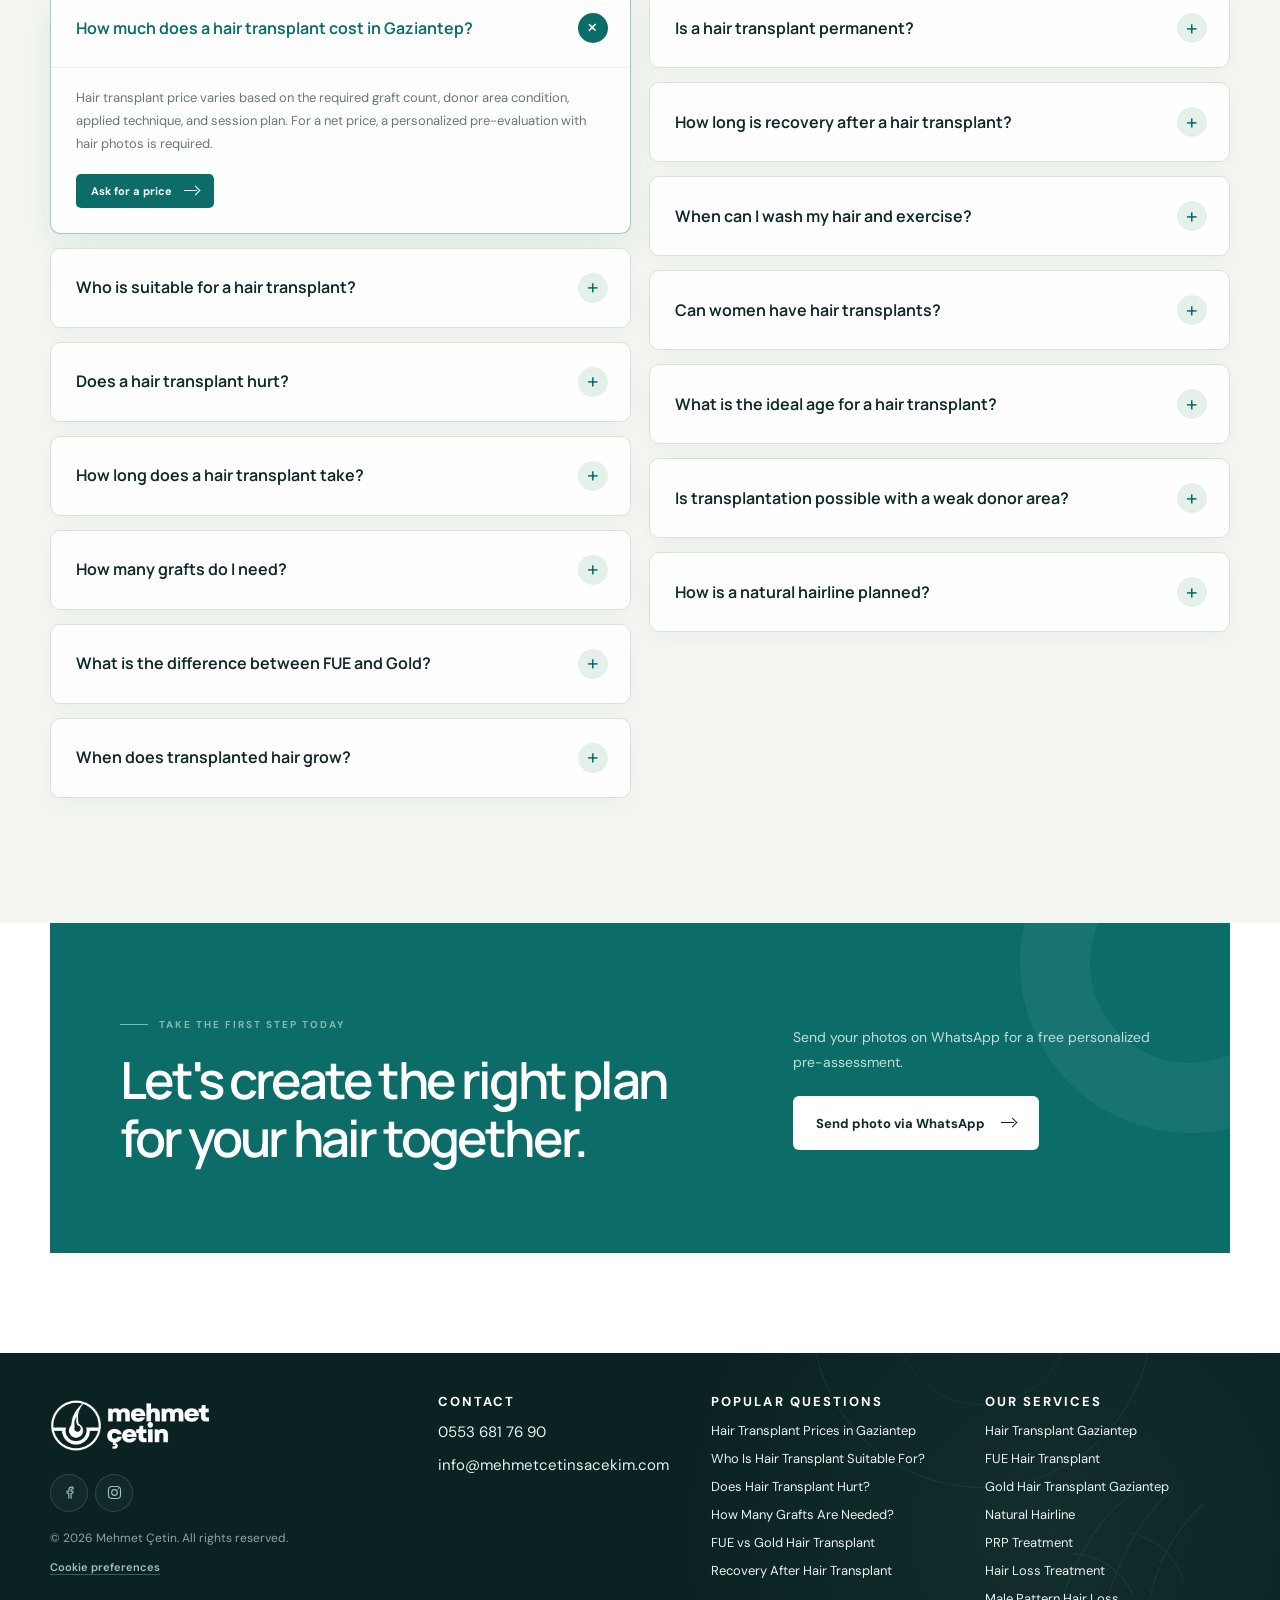
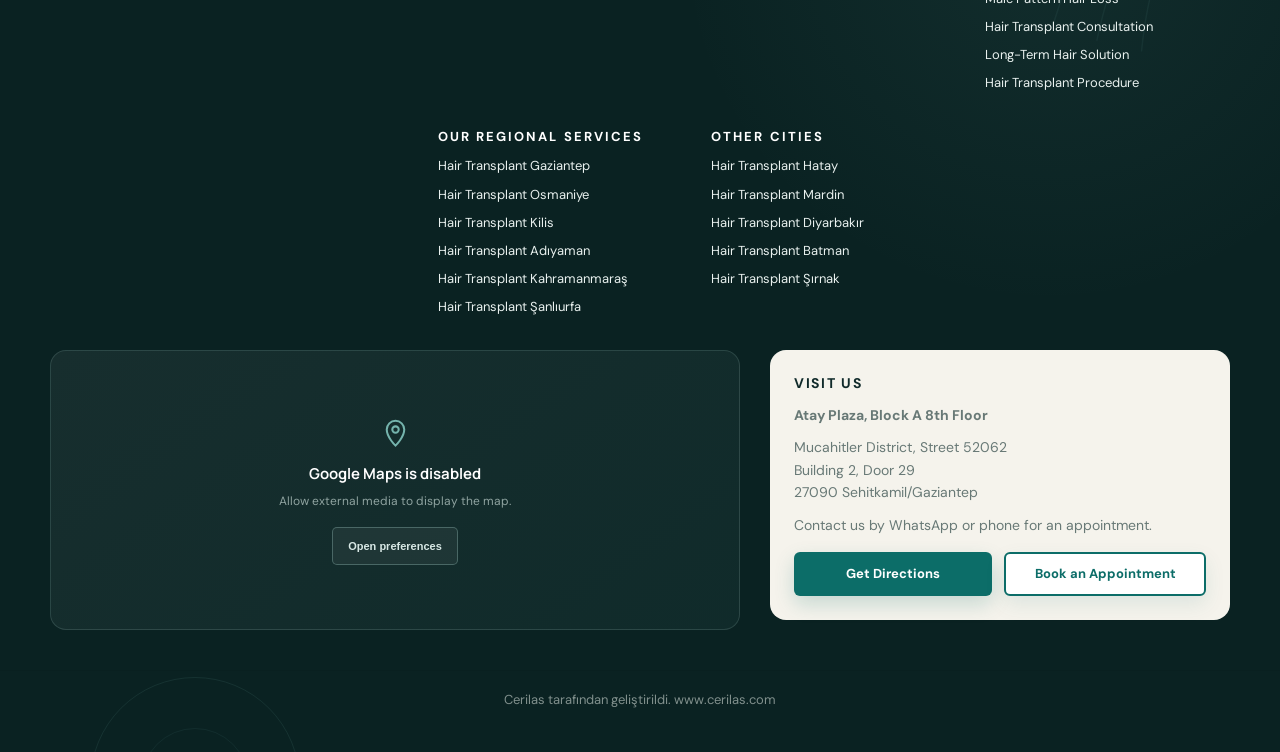
==== commit 549b6ea1: "chore: remove unused before/after images, keep 2,3,4,5,7" ====
--- a/index.html
+++ b/index.html
@@ -471,9 +471,6 @@
           <p>Her sonuç; kişinin donör kapasitesine, saç yapısına ve iyileşme sürecine göre değişir.</p>
         </div>
         <div class="results-grid">
-          <figure><img src="/uploads/oncesi-sonrasi/sac-ekimi-oncesi-sonrasi-1.webp" loading="lazy" alt="Gaziantep saç ekimi öncesi ve sonrası başarılı sonuç" />
-            <figcaption><span>Öncesi</span><span>Sonrası</span></figcaption>
-          </figure>
           <figure><img src="/uploads/oncesi-sonrasi/sac-ekimi-oncesi-sonrasi-2.webp" loading="lazy" alt="Doğal saç çizgisi tasarımı öncesi ve sonrası" />
             <figcaption><span>Öncesi</span><span>Sonrası</span></figcaption>
           </figure>
@@ -487,18 +484,6 @@
             <figcaption><span>Öncesi</span><span>Sonrası</span></figcaption>
           </figure>
           <figure><img src="/uploads/oncesi-sonrasi/sac-ekimi-oncesi-sonrasi-7.webp" loading="lazy" alt="Ön bölge saç ekimi öncesi sonrası değişim" />
-            <figcaption><span>Öncesi</span><span>Sonrası</span></figcaption>
-          </figure>
-          <figure><img src="/uploads/oncesi-sonrasi/sac-ekimi-oncesi-sonrasi-8.webp" loading="lazy" alt="Saç ekimi sonrası kalıcı ve doğal sonuç" />
-            <figcaption><span>Öncesi</span><span>Sonrası</span></figcaption>
-          </figure>
-          <figure><img src="/uploads/oncesi-sonrasi/sac-ekimi-oncesi-sonrasi-9.webp" loading="lazy" alt="Gaziantep uzman saç ekimi başarılı sonuçları" />
-            <figcaption><span>Öncesi</span><span>Sonrası</span></figcaption>
-          </figure>
-          <figure><img src="/uploads/oncesi-sonrasi/sac-ekimi-oncesi-sonrasi-10.webp" loading="lazy" alt="Başarılı saç ekimi operasyonu öncesi ve sonrası" />
-            <figcaption><span>Öncesi</span><span>Sonrası</span></figcaption>
-          </figure>
-          <figure><img src="/uploads/oncesi-sonrasi/sac-ekimi-oncesi-sonrasi-11.webp" loading="lazy" alt="Saç ekimi donör bölge iyileşme süreci ve nihai sonuç" />
             <figcaption><span>Öncesi</span><span>Sonrası</span></figcaption>
           </figure>
         </div>
--- a/styles.css
+++ b/styles.css
@@ -496,9 +496,23 @@
   .service-grid { grid-template-columns: 1fr; }
   .service-card { min-height: 330px; border-right: 0; border-bottom: 1px solid var(--line); }
   .process-grid { grid-template-columns: 1fr; gap: 45px; }
-  .results-grid { grid-template-columns: 1fr; }
-  .results-grid figure { height: 420px; }
-  .results-grid figure:not(:first-child) { display: none; }
+  .results-grid { 
+    display: flex; 
+    overflow-x: auto; 
+    scroll-snap-type: x mandatory; 
+    -webkit-overflow-scrolling: touch; 
+    padding-bottom: 20px; /* Space for scrollbar */
+    margin-right: -20px; /* Optional: stretch to edge if container has padding */
+    padding-right: 20px;
+  }
+  .results-grid figure { 
+    flex: 0 0 85%; 
+    scroll-snap-align: center; 
+    height: 420px; 
+  }
+  /* Hide scrollbar for a cleaner look */
+  .results-grid::-webkit-scrollbar { display: none; }
+  .results-grid { -ms-overflow-style: none; scrollbar-width: none; }
   .about-grid { grid-template-columns: 1fr; gap: 45px; }
   .about-photo { height: 490px; }
   .faq-head { margin-bottom: 35px; text-align: left; }
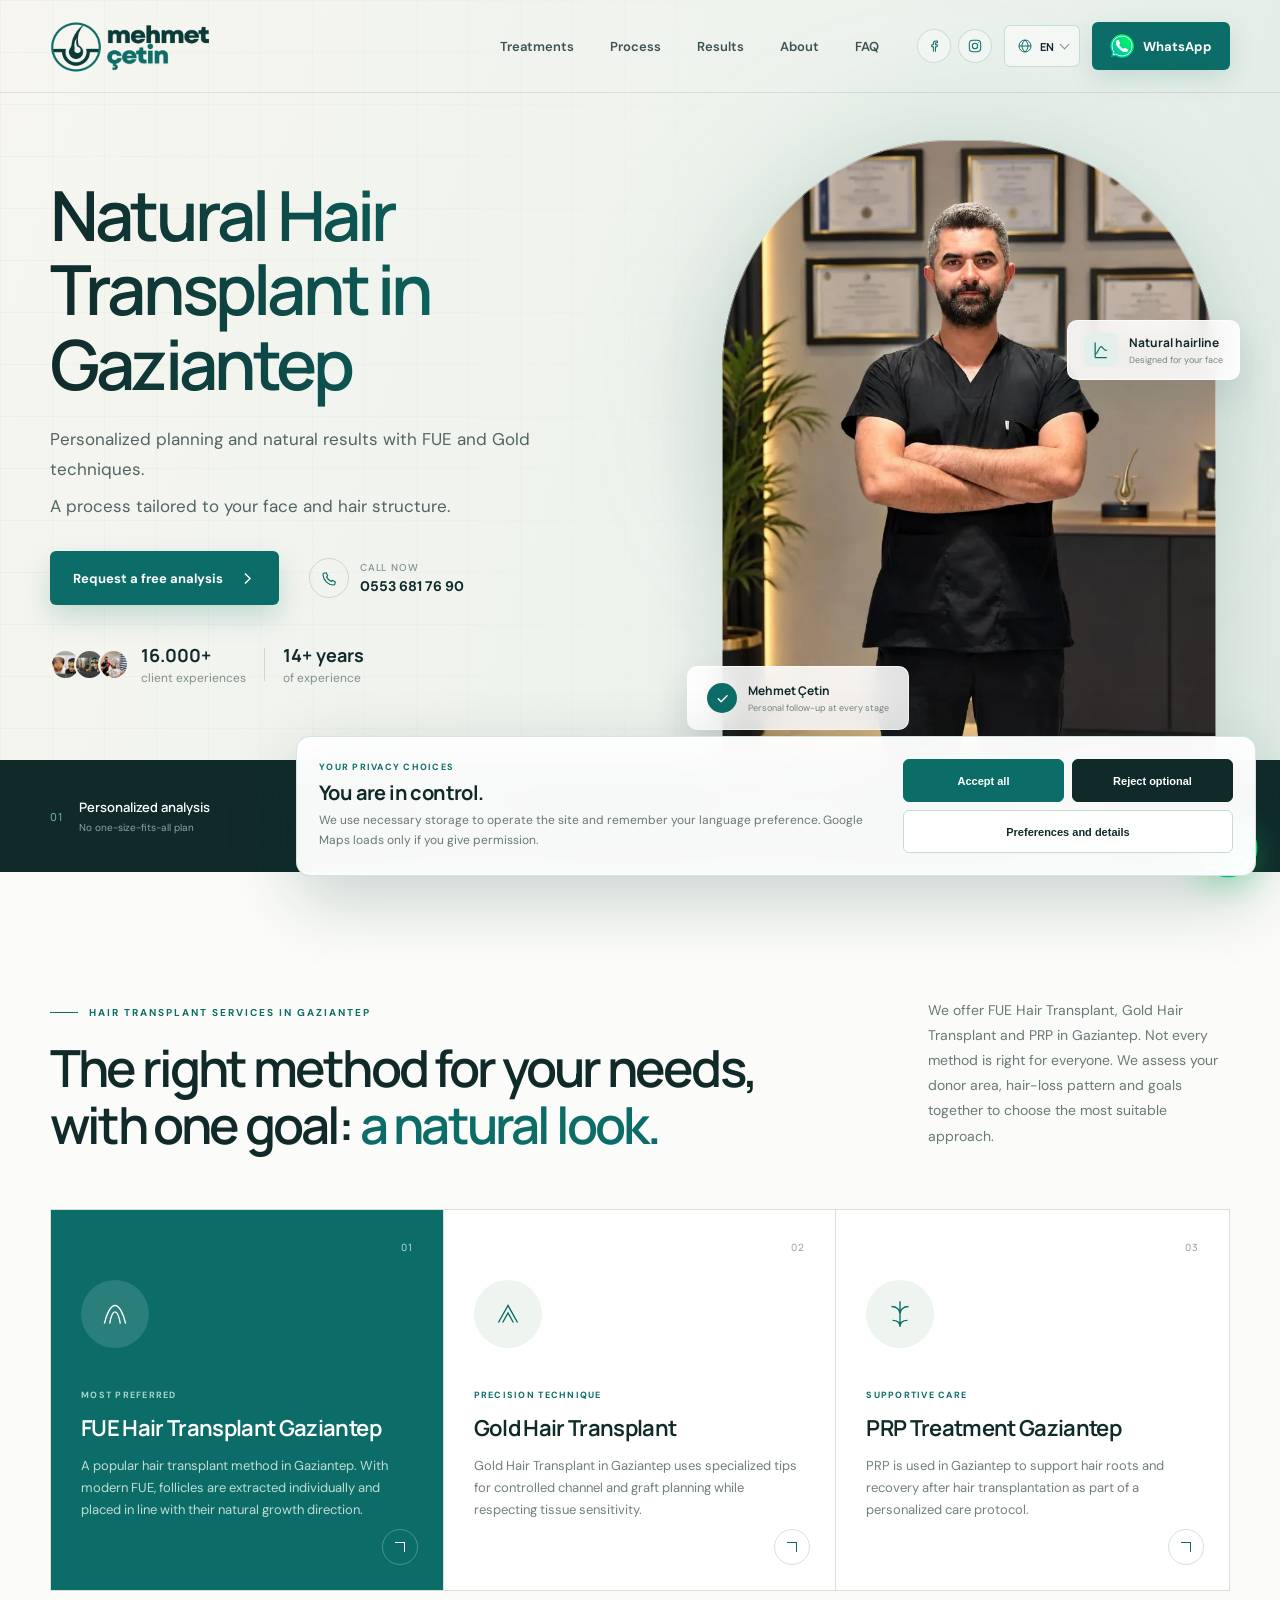
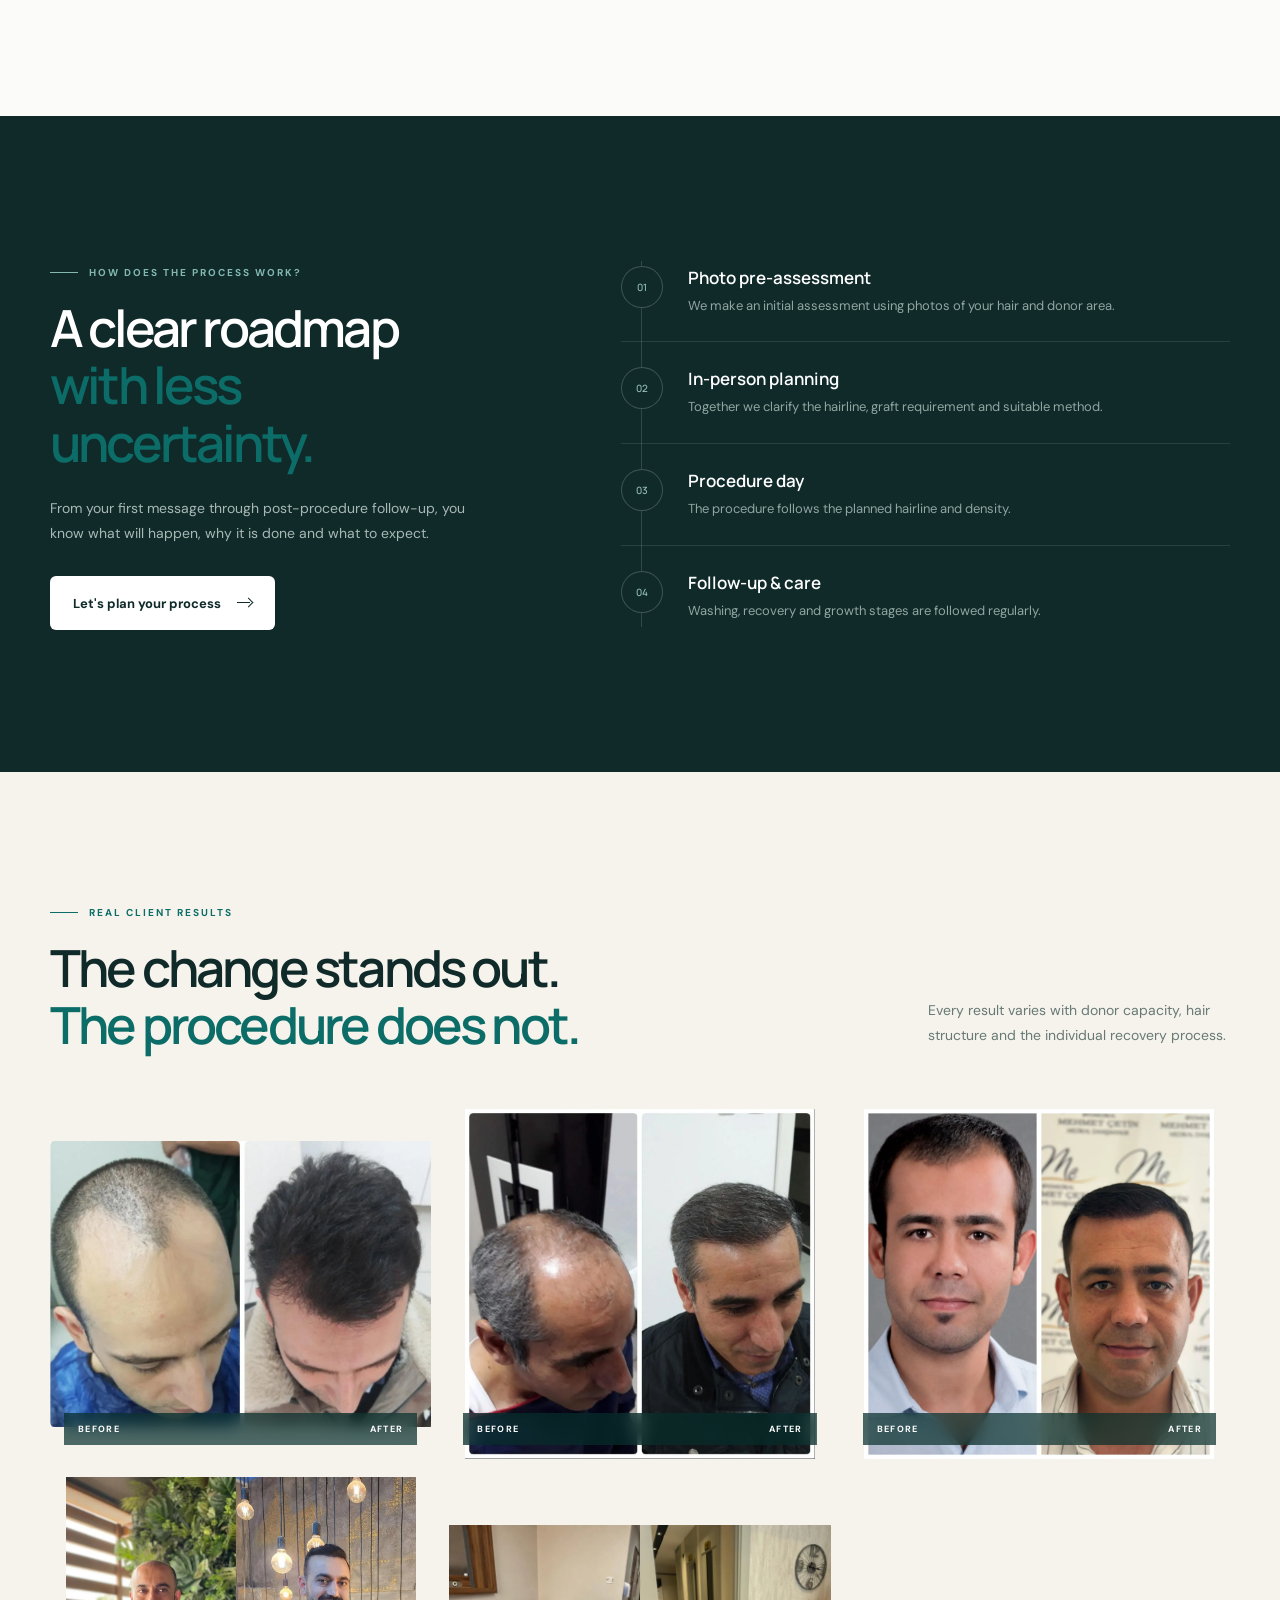
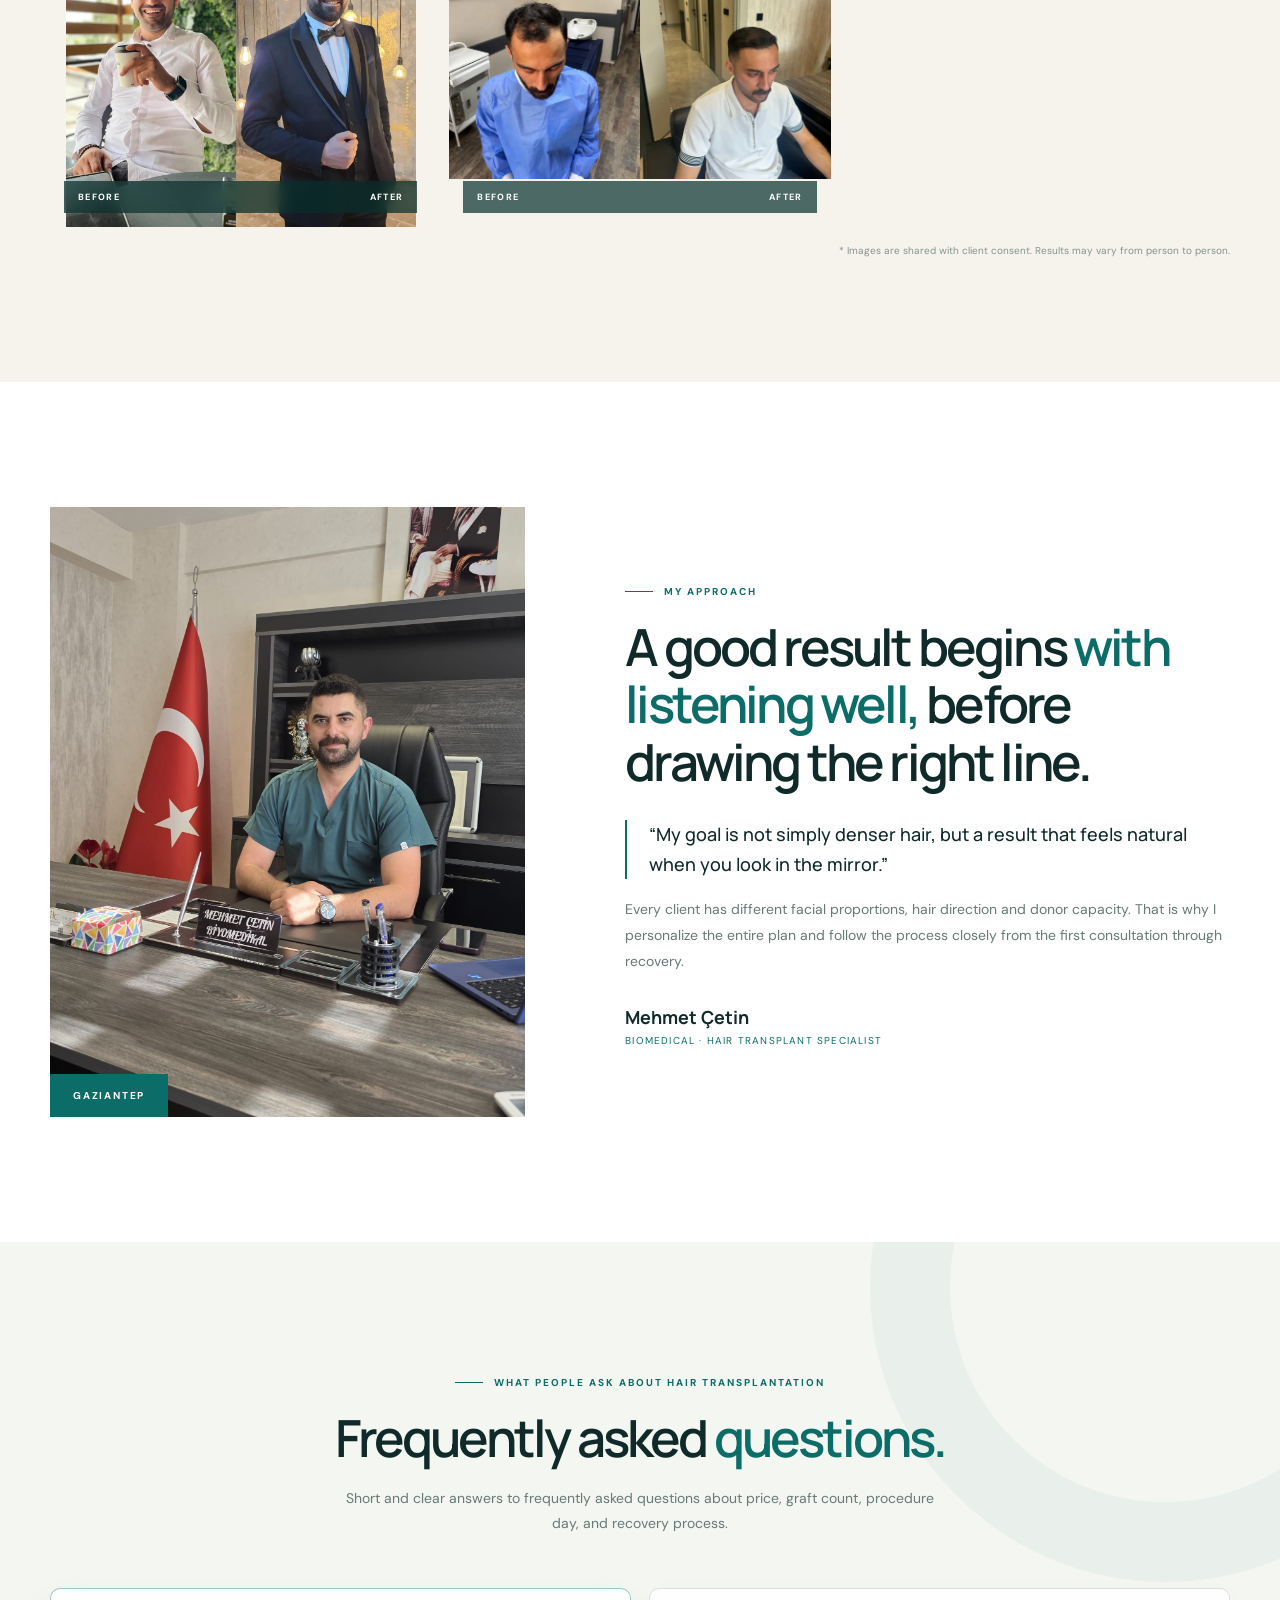
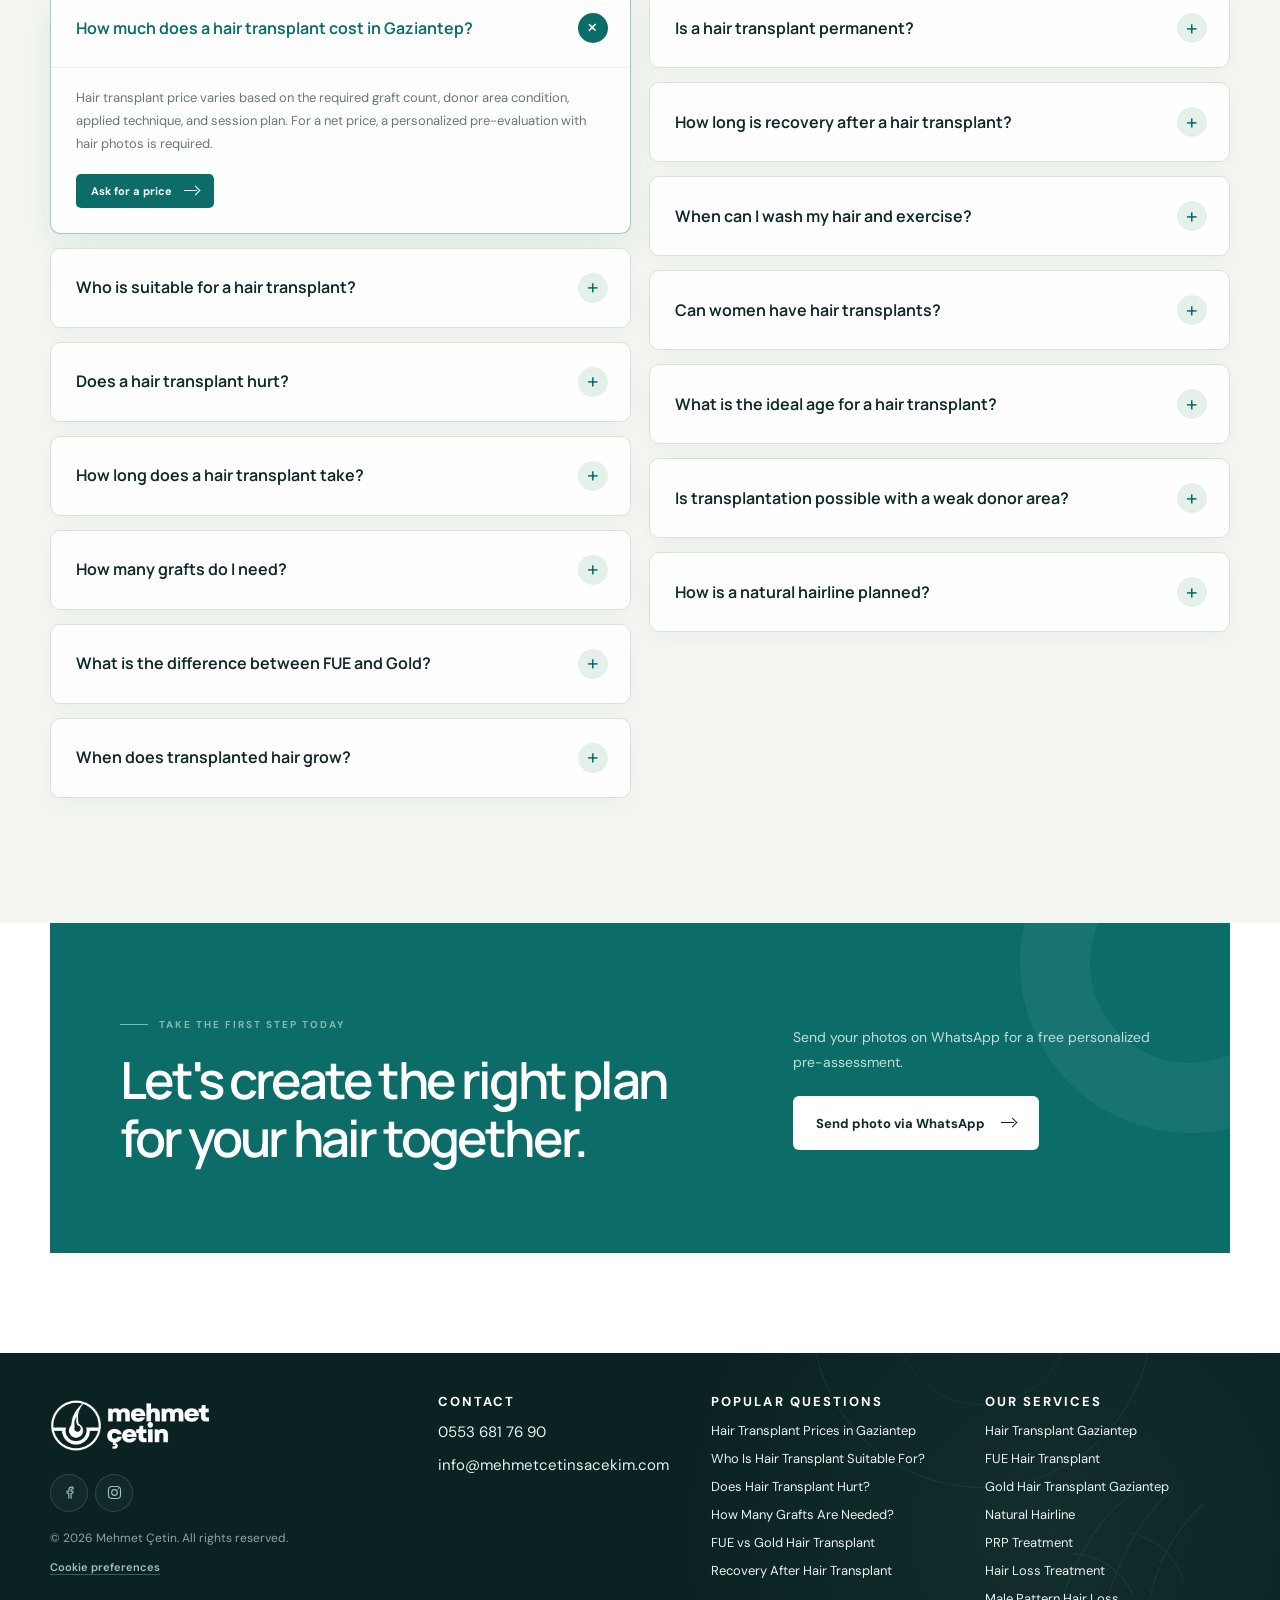
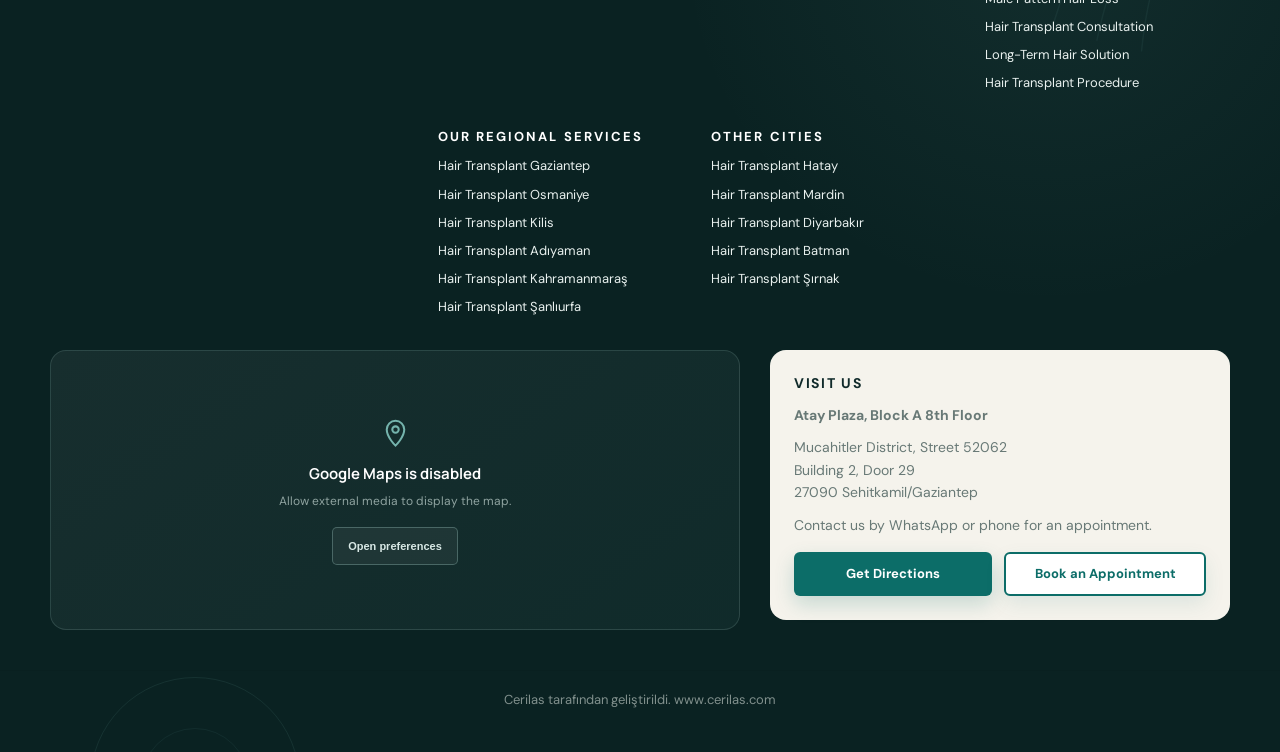
==== commit 63007c1d: "feat: replace last before/after image and optimize for web" ====
--- a/index.html
+++ b/index.html
@@ -483,7 +483,7 @@
           <figure><img src="/uploads/oncesi-sonrasi/sac-ekimi-oncesi-sonrasi-5.webp" loading="lazy" alt="Profesyonel saç ekim merkezi başarılı danışan sonucu" />
             <figcaption><span>Öncesi</span><span>Sonrası</span></figcaption>
           </figure>
-          <figure><img src="/uploads/oncesi-sonrasi/sac-ekimi-oncesi-sonrasi-7.webp" loading="lazy" alt="Ön bölge saç ekimi öncesi sonrası değişim" />
+          <figure><img src="/uploads/oncesi-sonrasi/sac-ekimi-oncesi-sonrasi-yeni.webp" loading="lazy" alt="Gaziantep saç ekimi doğal ön çizgi tasarımı öncesi ve sonrası" />
             <figcaption><span>Öncesi</span><span>Sonrası</span></figcaption>
           </figure>
         </div>
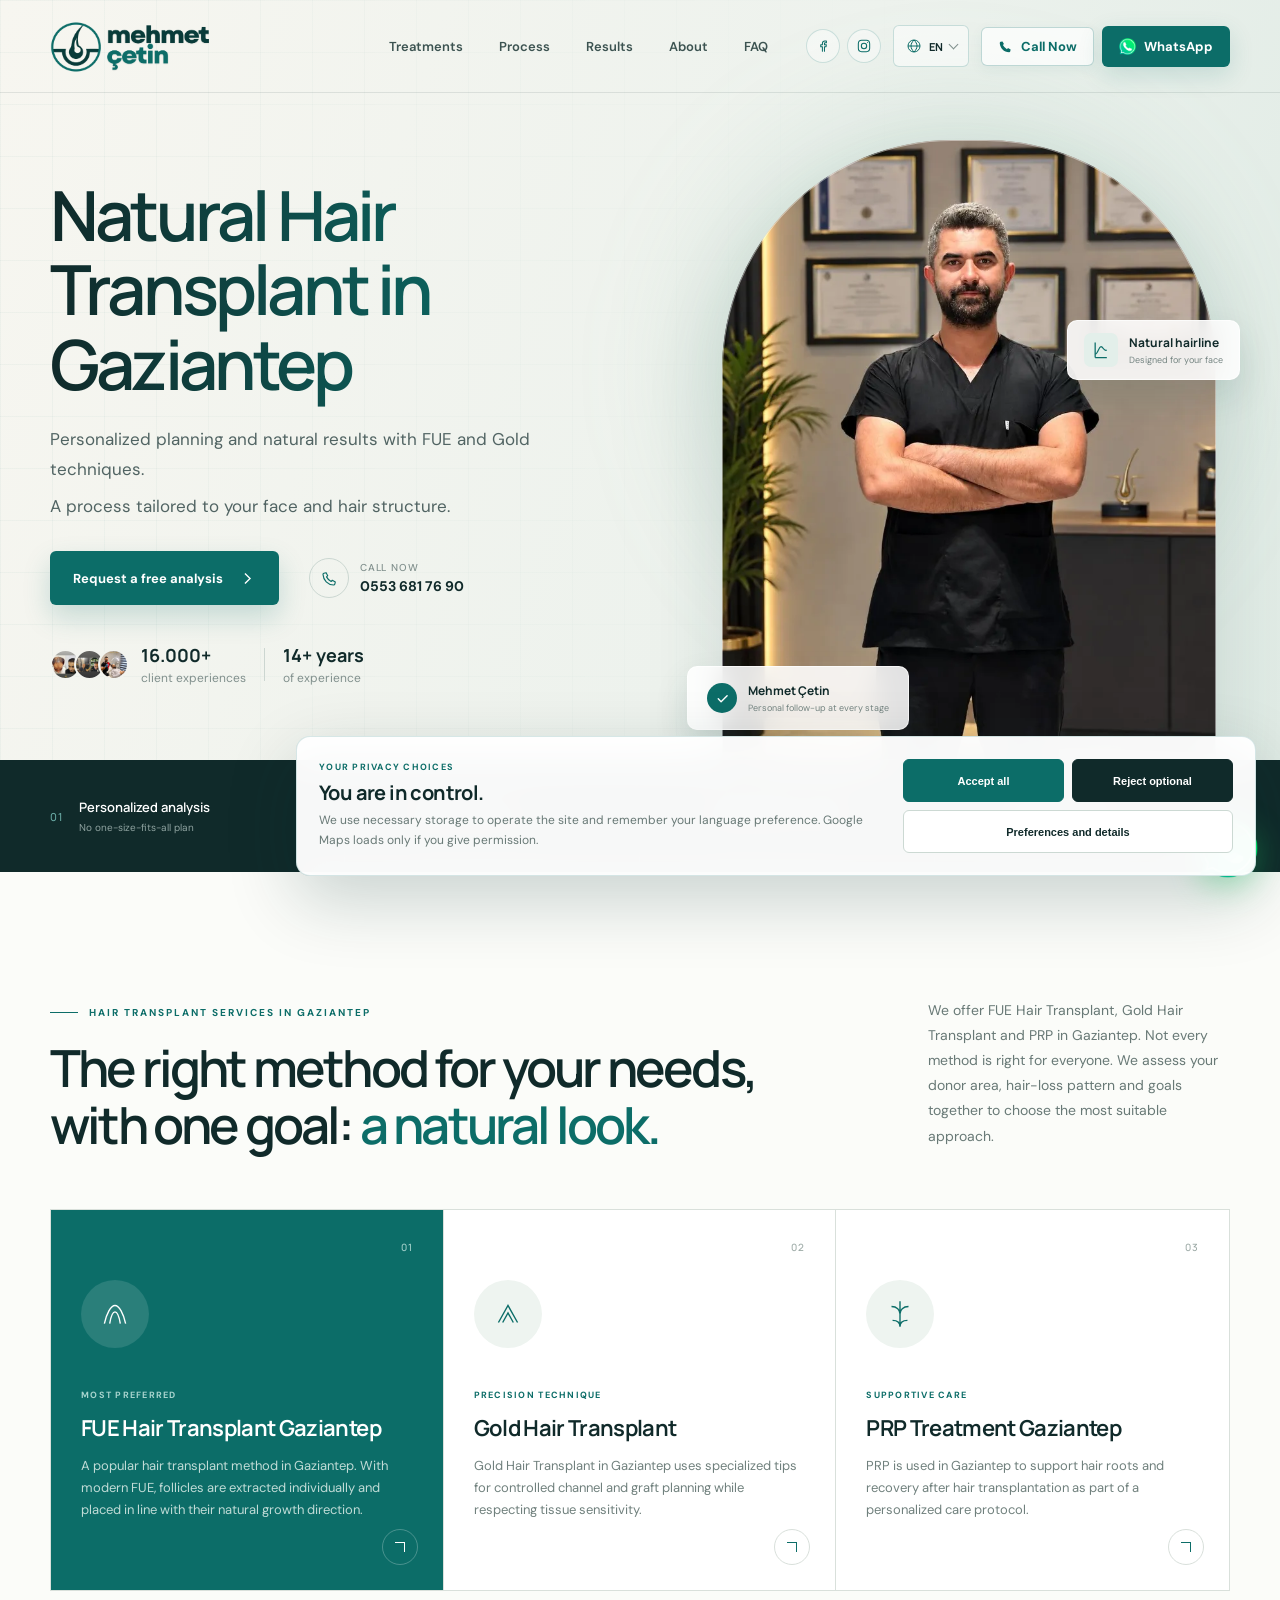
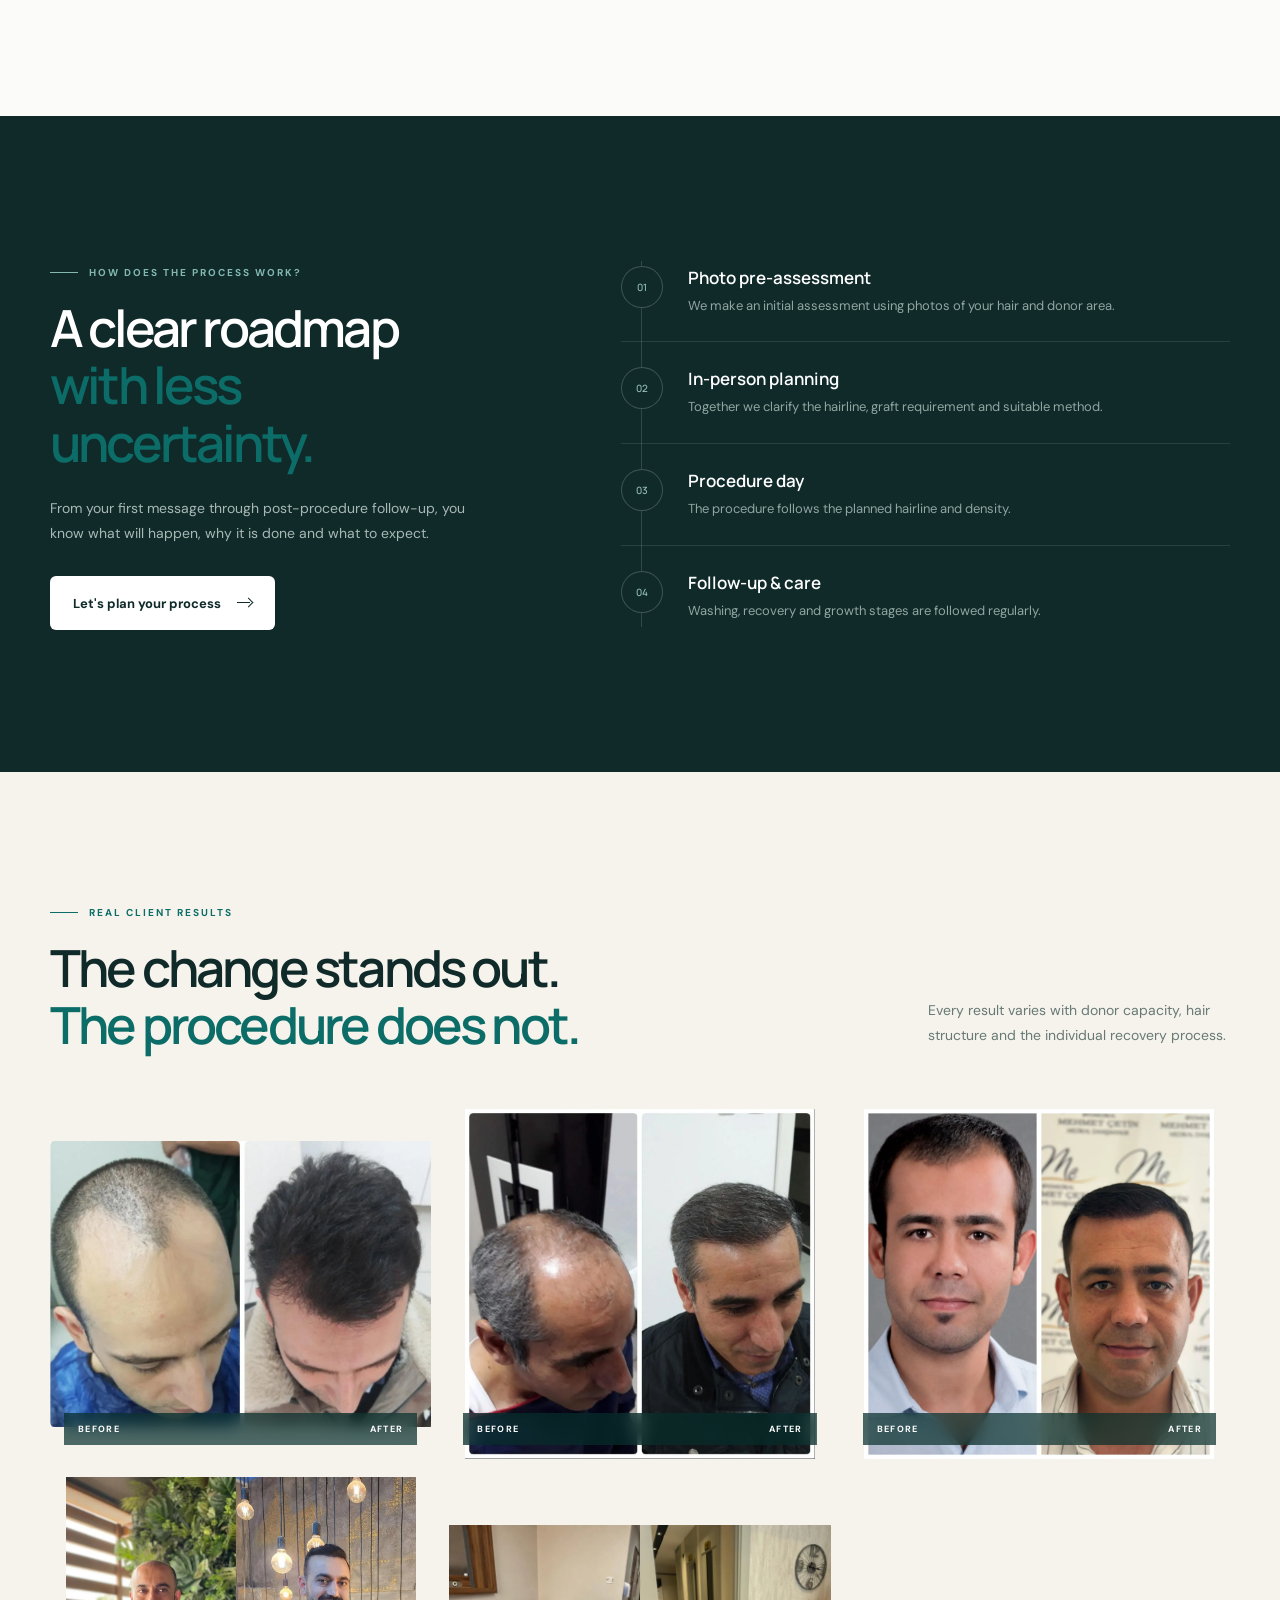
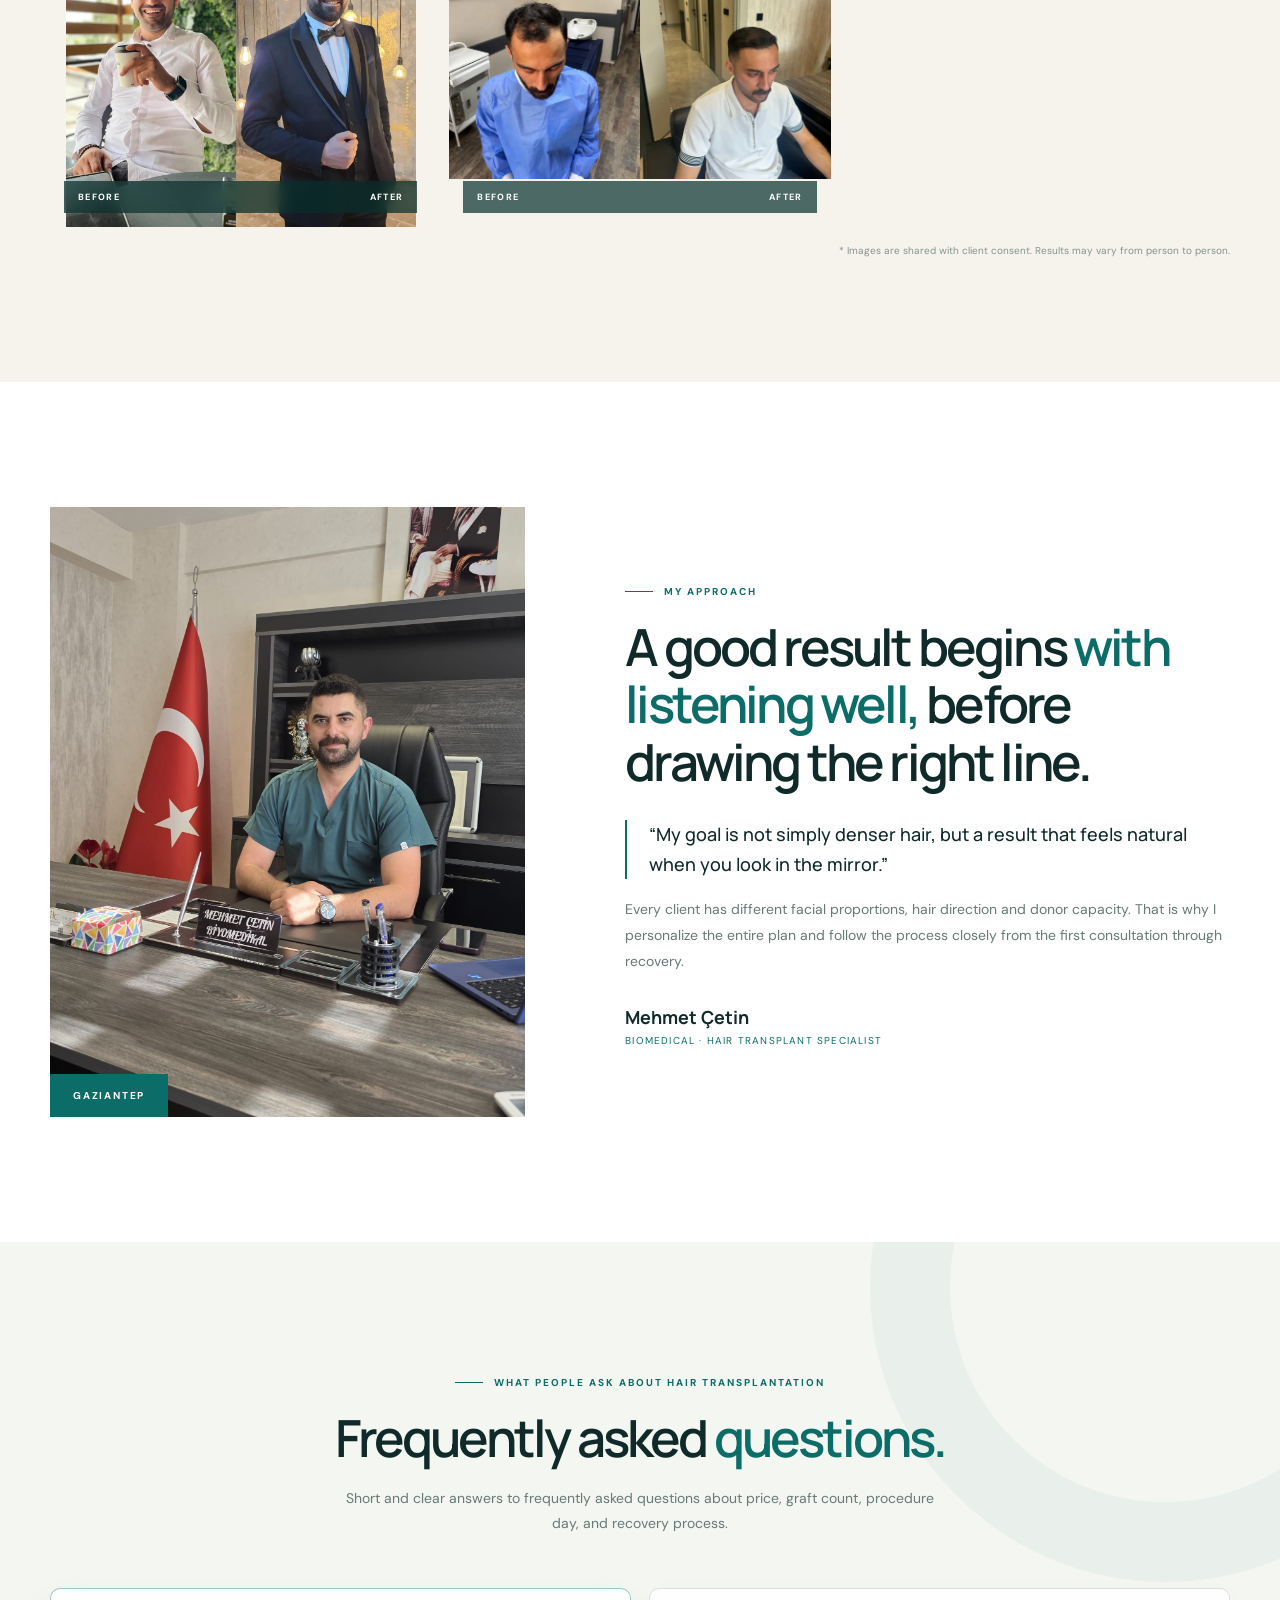
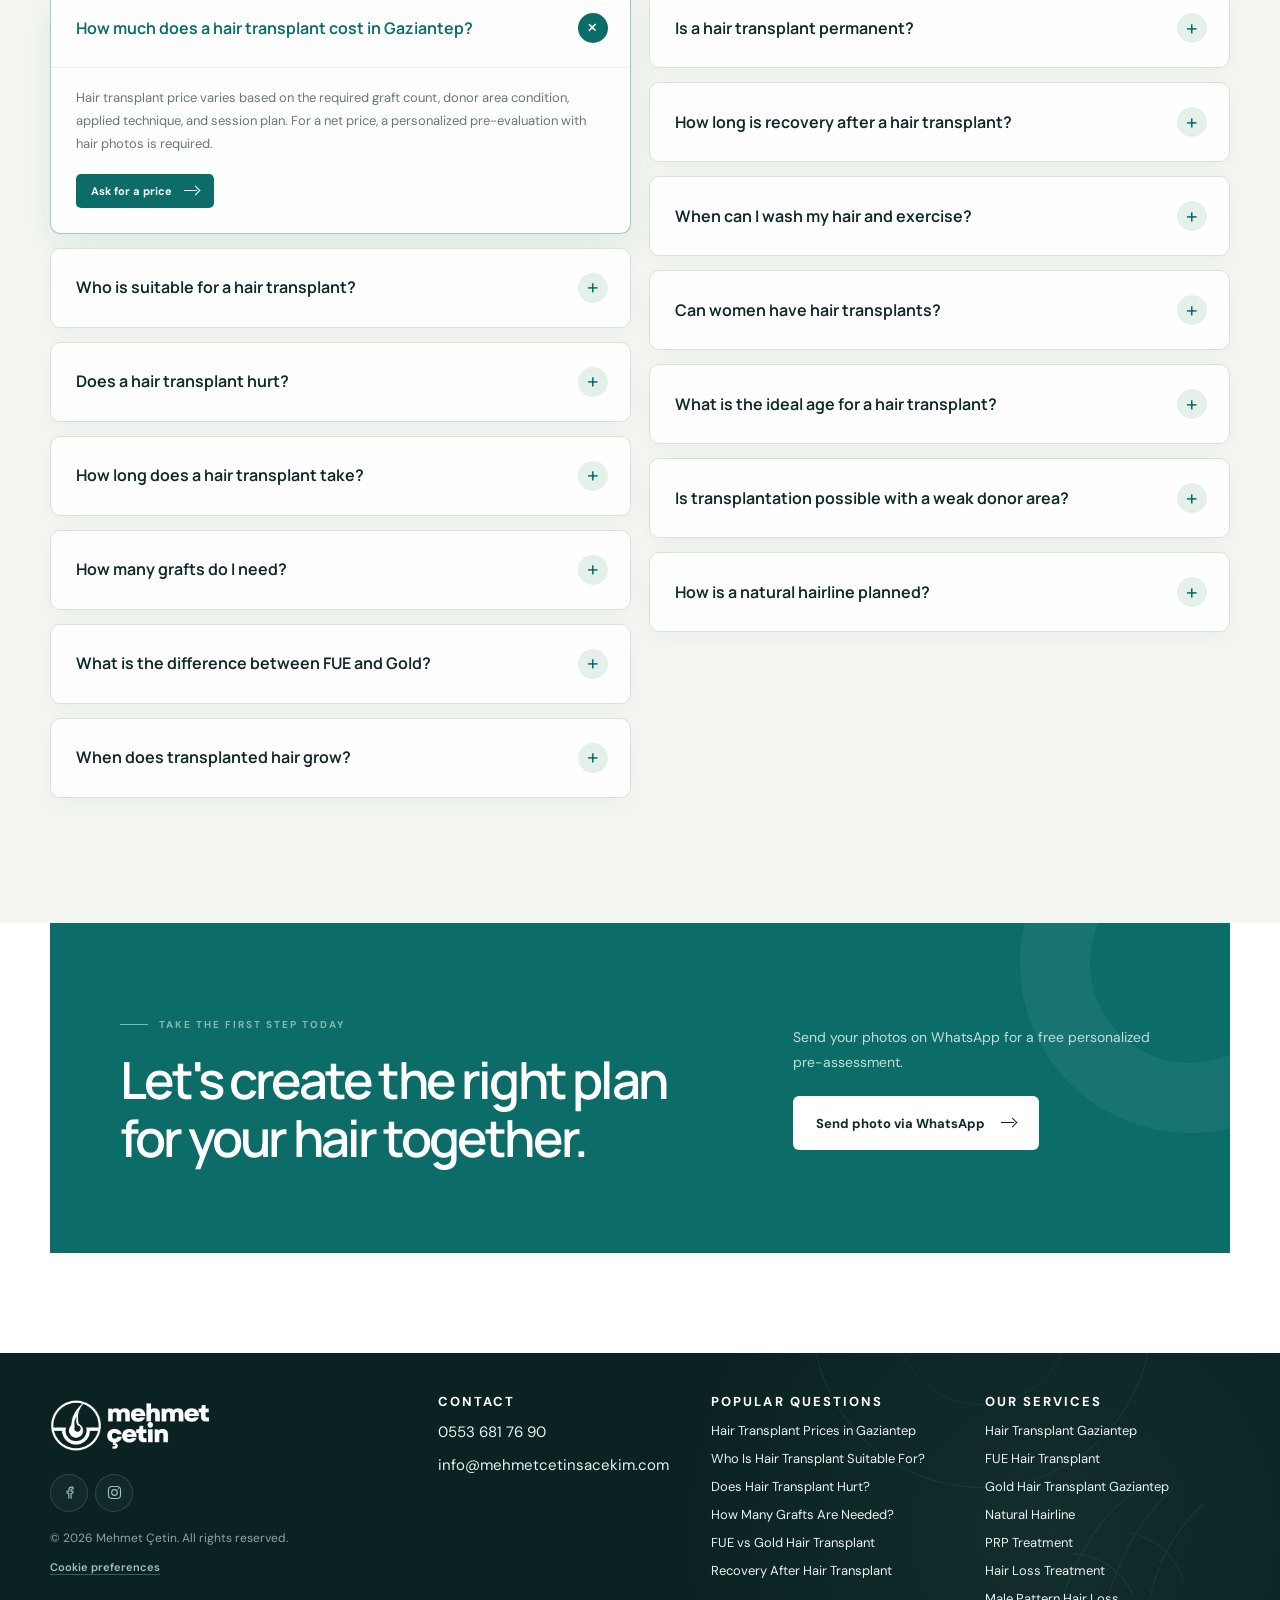
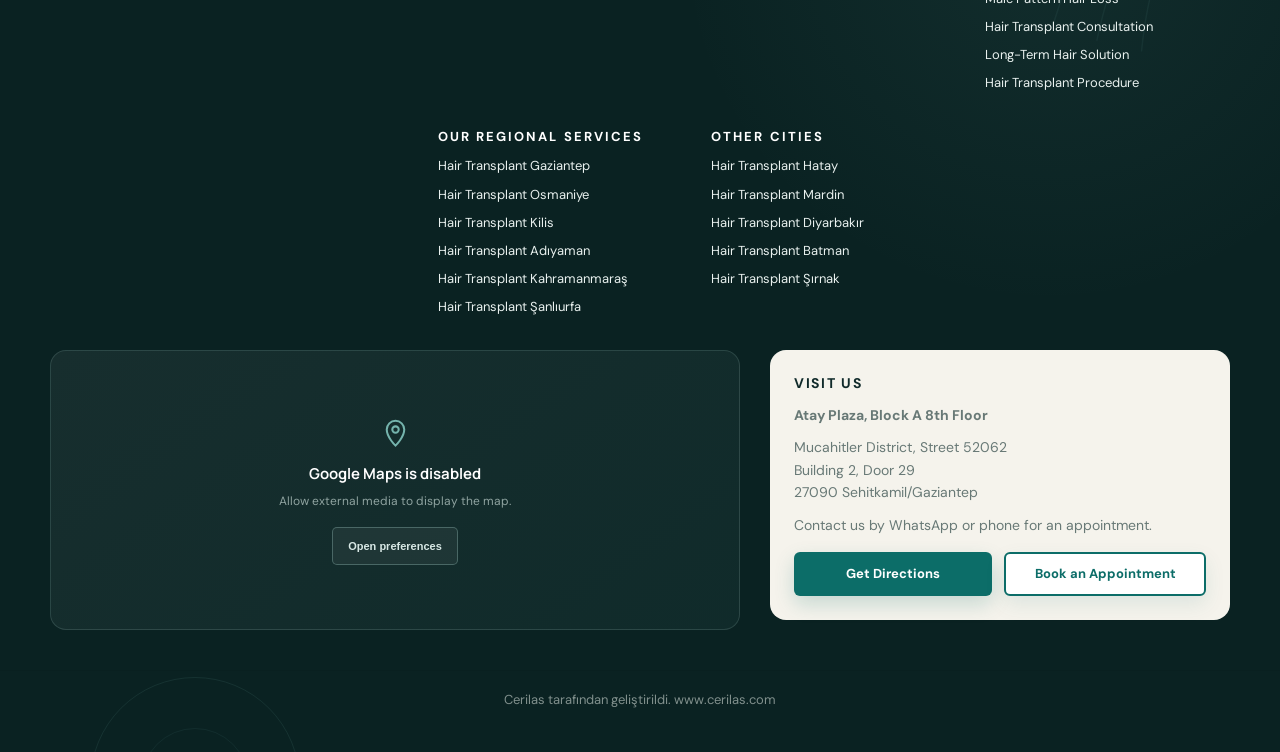
==== commit 04a70445: "feat: add call CTA to header and mobile sticky bottom bar" ====
--- a/index.html
+++ b/index.html
@@ -71,7 +71,7 @@
   <link
     href="https://fonts.googleapis.com/css2?family=DM+Sans:wght@400;500;600;700&amp;family=Manrope:wght@400;500;600;700;800&amp;family=Noto+Sans+Arabic:wght@400;500;600;700;800&amp;display=swap"
     rel="stylesheet" />
-  <link rel="stylesheet" href="styles.css?v=20260909-2" />
+  <link rel="stylesheet" href="styles.css?v=20260915-1" />
   <link rel="icon" href="favicon.svg" type="image/svg+xml" />
   <link rel="canonical" href="https://mehmetcetinsacekim.com/?lang=tr" />
   <link rel="alternate" hreflang="tr" href="https://mehmetcetinsacekim.com/?lang=tr" />
@@ -288,10 +288,19 @@
         </div>
       </div>
 
-      <a class="header-cta" href="https://wa.me/905536817690" target="_blank" rel="noopener">
-        <img src="whatsapp-logo.png" alt="WhatsApp" class="wa-inline-icon">
-        WhatsApp
-      </a>
+      <div class="header-cta-group">
+        <a class="header-cta header-cta-phone" href="tel:+905536817690" aria-label="Telefonla arayın">
+          <svg viewBox="0 0 24 24" aria-hidden="true">
+            <path
+              d="M7.2 3.8 9.5 8 7.8 9.7a15.2 15.2 0 0 0 6.5 6.5l1.7-1.7 4.2 2.3-.7 3.1c-.2.8-.9 1.3-1.7 1.3C9.5 20.7 3.3 14.5 2.8 6.2c0-.8.5-1.5 1.3-1.7l3.1-.7Z" />
+          </svg>
+          <span>Hemen Ara</span>
+        </a>
+        <a class="header-cta header-cta-wa" href="https://wa.me/905536817690" target="_blank" rel="noopener" aria-label="WhatsApp'tan iletişime geçin">
+          <img src="whatsapp-logo.png" alt="WhatsApp" class="wa-inline-icon">
+          <span>WhatsApp</span>
+        </a>
+      </div>
     </div>
   </header>
 
@@ -874,6 +883,21 @@
     </section>
   </div>
 
+  <!-- Mobil Sabit Hızlı İletişim Barı -->
+  <aside class="mobile-bottom-bar" aria-label="Hızlı İletişim">
+    <a class="btn-mobile-call" href="tel:+905536817690" aria-label="Telefonla arayın">
+      <svg viewBox="0 0 24 24" aria-hidden="true">
+        <path
+          d="M7.2 3.8 9.5 8 7.8 9.7a15.2 15.2 0 0 0 6.5 6.5l1.7-1.7 4.2 2.3-.7 3.1c-.2.8-.9 1.3-1.7 1.3C9.5 20.7 3.3 14.5 2.8 6.2c0-.8.5-1.5 1.3-1.7l3.1-.7Z" />
+      </svg>
+      <span>Hemen Ara</span>
+    </a>
+    <a class="btn-mobile-wa" href="https://wa.me/905536817690" target="_blank" rel="noopener" aria-label="WhatsApp'tan iletişime geçin">
+      <img src="whatsapp-logo.png" alt="WhatsApp">
+      <span>WhatsApp</span>
+    </a>
+  </aside>
+
   <a class="floating-wa" href="https://wa.me/905536817690" target="_blank" rel="noopener"
     aria-label="WhatsApp'tan iletişime geçin">
     <img src="whatsapp-logo.png" alt="WhatsApp">
--- a/styles.css
+++ b/styles.css
@@ -75,12 +75,66 @@
 }
 .language-menu button:hover, .language-menu button.is-active { color: var(--teal); background: #edf5f1; }
 .language-menu button span { min-width: 25px; color: #8a9996; font: 700 9px "Manrope", sans-serif; letter-spacing: .08em; }
+.header-cta-group {
+  display: inline-flex !important;
+  flex-direction: row !important;
+  align-items: center !important;
+  flex-wrap: nowrap !important;
+  flex-shrink: 0 !important;
+  gap: 8px;
+}
 .header-cta {
-  display: flex; align-items: center; gap: 9px; padding: 12px 18px;
-  color: #fff; background: var(--teal); border-radius: 6px; font-size: 13px; font-weight: 700;
+  display: inline-flex;
+  align-items: center;
+  justify-content: center;
+  flex-shrink: 0 !important;
+  gap: 8px;
+  padding: 11px 16px;
+  border-radius: 6px;
+  font-size: 13px;
+  font-weight: 700;
+  line-height: 1;
+  text-decoration: none;
+  transition: all .2s ease;
+  white-space: nowrap !important;
+}
+.header-cta-phone {
+  color: var(--teal);
+  background: rgba(255, 255, 255, .72);
+  border: 1px solid rgba(12, 109, 104, .25);
+  box-shadow: 0 4px 14px rgba(12, 109, 104, .06);
+}
+.header-cta-phone:hover {
+  background: var(--teal);
+  color: #fff;
+  border-color: var(--teal);
+  box-shadow: 0 8px 20px rgba(12, 109, 104, .2);
+  transform: translateY(-1px);
+}
+.header-cta-phone svg {
+  width: 15px;
+  height: 15px;
+  fill: currentColor;
+  transition: transform .2s ease;
+}
+.header-cta-phone:hover svg {
+  transform: scale(1.08);
+}
+.header-cta-wa {
+  color: #fff;
+  background: var(--teal);
+  border: 1px solid transparent;
   box-shadow: 0 8px 24px rgba(12, 109, 104, .16);
 }
-.header-cta svg { width: 17px; fill: currentColor; }
+.header-cta-wa:hover {
+  background: var(--teal-dark);
+  box-shadow: 0 10px 28px rgba(7, 77, 74, .25);
+  transform: translateY(-1px);
+}
+.header-cta-wa .wa-inline-icon {
+  width: 17px;
+  height: 17px;
+}
 
 .hero {
   position: relative; min-height: 760px; overflow: hidden;
@@ -363,6 +417,9 @@
 .floating-wa:hover { transform: translateY(-2px); filter: drop-shadow(0 12px 24px rgba(37, 211, 102, 0.5)); }
 .floating-wa img { width: 100%; height: auto; max-height: 100%; object-fit: contain; display: block; border-radius: 0; background: transparent; }
 
+/* Mobile Sticky Bottom Action Bar */
+.mobile-bottom-bar { display: none; }
+
 .cookie-banner {
   position: fixed; z-index: 90; right: 24px; bottom: 24px; width: min(960px, calc(100% - 48px)); padding: 22px;
   display: grid; grid-template-columns: minmax(0, 1fr) auto; align-items: center; gap: 28px;
@@ -447,14 +504,97 @@
   .trust-grid > div:nth-child(3) { padding-left: 0; }
 }
 
+@media (max-width: 1220px) and (min-width: 981px) {
+  nav { gap: 20px; margin-right: 20px; }
+  .header-cta { padding: 9px 12px; font-size: 12px; }
+  .header-cta-group { gap: 6px; }
+  .header-social { margin-right: 8px; }
+  .language-switcher { margin-right: 8px; }
+}
+
 @media (max-width: 720px) {
   .container { width: min(100% - 32px, 1180px); }
   .site-header { position: absolute; }
   .nav-wrap { height: 76px; }
-  .header-cta { padding: 10px 13px; }
-  .header-cta svg { width: 16px; }
-  .header-social { position: absolute; top: 84px; right: 16px; margin: 0; }
-  .header-social a { width: 31px; height: 31px; background: rgba(255,255,255,.72); backdrop-filter: blur(8px); }
+  .header-cta-group { gap: 6px; flex-shrink: 0; }
+  .header-cta span { display: none !important; }
+  .header-cta {
+    width: 40px !important;
+    height: 40px !important;
+    padding: 0 !important;
+    justify-content: center !important;
+    border-radius: 8px !important;
+    flex-shrink: 0 !important;
+  }
+  .header-cta-phone svg { width: 17px !important; height: 17px !important; }
+  .header-cta-wa .wa-inline-icon { width: 19px !important; height: 19px !important; }
+
+  /* Mobile Sticky Bottom Action Bar */
+  .mobile-bottom-bar {
+    display: flex;
+    align-items: center;
+    gap: 10px;
+    position: fixed;
+    bottom: 0;
+    left: 0;
+    right: 0;
+    z-index: 85;
+    padding: 10px 14px calc(10px + env(safe-area-inset-bottom, 0px));
+    background: rgba(255, 255, 255, 0.94);
+    backdrop-filter: blur(18px);
+    -webkit-backdrop-filter: blur(18px);
+    border-top: 1px solid rgba(12, 109, 104, 0.14);
+    box-shadow: 0 -6px 22px rgba(16, 42, 42, 0.09);
+  }
+  .mobile-bottom-bar a {
+    flex: 1;
+    min-height: 48px;
+    display: inline-flex;
+    align-items: center;
+    justify-content: center;
+    gap: 9px;
+    border-radius: 8px;
+    font-family: "Manrope", sans-serif;
+    font-size: 14px;
+    font-weight: 700;
+    letter-spacing: -0.01em;
+    text-decoration: none;
+    transition: transform .15s ease, filter .15s ease;
+    -webkit-tap-highlight-color: transparent;
+  }
+  .mobile-bottom-bar a:active {
+    transform: scale(0.98);
+  }
+  .btn-mobile-call {
+    color: var(--teal);
+    background: #edf6f2;
+    border: 1px solid rgba(12, 109, 104, 0.28);
+  }
+  .btn-mobile-call svg {
+    width: 18px;
+    height: 18px;
+    fill: currentColor;
+  }
+  .btn-mobile-wa {
+    color: #fff;
+    background: #25D366;
+    border: 1px solid transparent;
+    box-shadow: 0 4px 14px rgba(37, 211, 102, 0.35);
+  }
+  .btn-mobile-wa img {
+    width: 20px;
+    height: 20px;
+    object-fit: contain;
+  }
+
+  .floating-wa {
+    display: none;
+  }
+
+  body {
+    padding-bottom: calc(68px + env(safe-area-inset-bottom, 0px));
+  }
+  .header-social { display: none !important; }
   .language-switcher { margin-left: auto; }
   .hero { min-height: auto; }
   .hero-grid { min-height: auto; grid-template-columns: 1fr; padding-top: 125px; gap: 40px; }
@@ -539,7 +679,8 @@
   .footer-button-group { flex-direction: column; }
   .btn-directions, .btn-appointment { flex: none; width: 100%; }
   .cookie-banner {
-    right: 12px; bottom: 12px; width: calc(100% - 24px); padding: 18px; grid-template-columns: 1fr; gap: 16px;
+    right: 12px; bottom: calc(76px + env(safe-area-inset-bottom, 0px)); width: calc(100% - 24px); padding: 18px; grid-template-columns: 1fr; gap: 16px;
+    z-index: 95;
   }
   .cookie-banner-actions { min-width: 0; }
   .cookie-action, .cookie-preferences { padding: 0 10px; }
@@ -554,10 +695,13 @@
 @media (max-width: 390px) {
   .brand strong { font-size: 15px; }
   .brand-mark { width: 38px; height: 38px; }
-  .header-cta { font-size: 0; width: 40px; height: 40px; padding: 0; justify-content: center; }
-  .language-switcher { margin-right: 8px; }
-  .language-trigger { min-width: 58px; height: 40px; padding: 0 8px; gap: 5px; }
-  .language-trigger svg { width: 14px; }
+  .header-cta { width: 36px !important; height: 36px !important; }
+  .header-cta-group { gap: 4px; }
+  .header-cta-phone svg { width: 15px !important; height: 15px !important; }
+  .header-cta-wa .wa-inline-icon { width: 17px !important; height: 17px !important; }
+  .language-switcher { margin-right: 6px; }
+  .language-trigger { min-width: 52px; height: 36px; padding: 0 7px; gap: 4px; }
+  .language-trigger svg { width: 13px; }
   .language-chevron { display: none; }
   h1 { font-size: 42px; }
   .hero-proof small { max-width: 85px; }
@@ -578,7 +722,7 @@
 html[dir="rtl"] .language-switcher { margin-right: 0; margin-left: 12px; }
 html[dir="rtl"] .language-menu { right: auto; left: 0; }
 html[dir="rtl"] .language-menu button { text-align: right; }
-html[dir="rtl"] .btn svg, html[dir="rtl"] .arrow-icon { transform: scaleX(-1); }
+html[dir="rtl"] .btn svg, html[dir="rtl"] .arrow-icon, html[dir="rtl"] .header-cta-phone svg, html[dir="rtl"] .btn-mobile-call svg { transform: scaleX(-1); }
 html[dir="rtl"] .text-link, html[dir="rtl"] a[href^="tel:"], html[dir="rtl"] a[href^="mailto:"] { direction: ltr; }
 html[dir="rtl"] .hero-proof .stat-number, html[dir="rtl"] .steps li > span,
 html[dir="rtl"] .service-no, html[dir="rtl"] .trust-icon { direction: ltr; unicode-bidi: isolate; }
